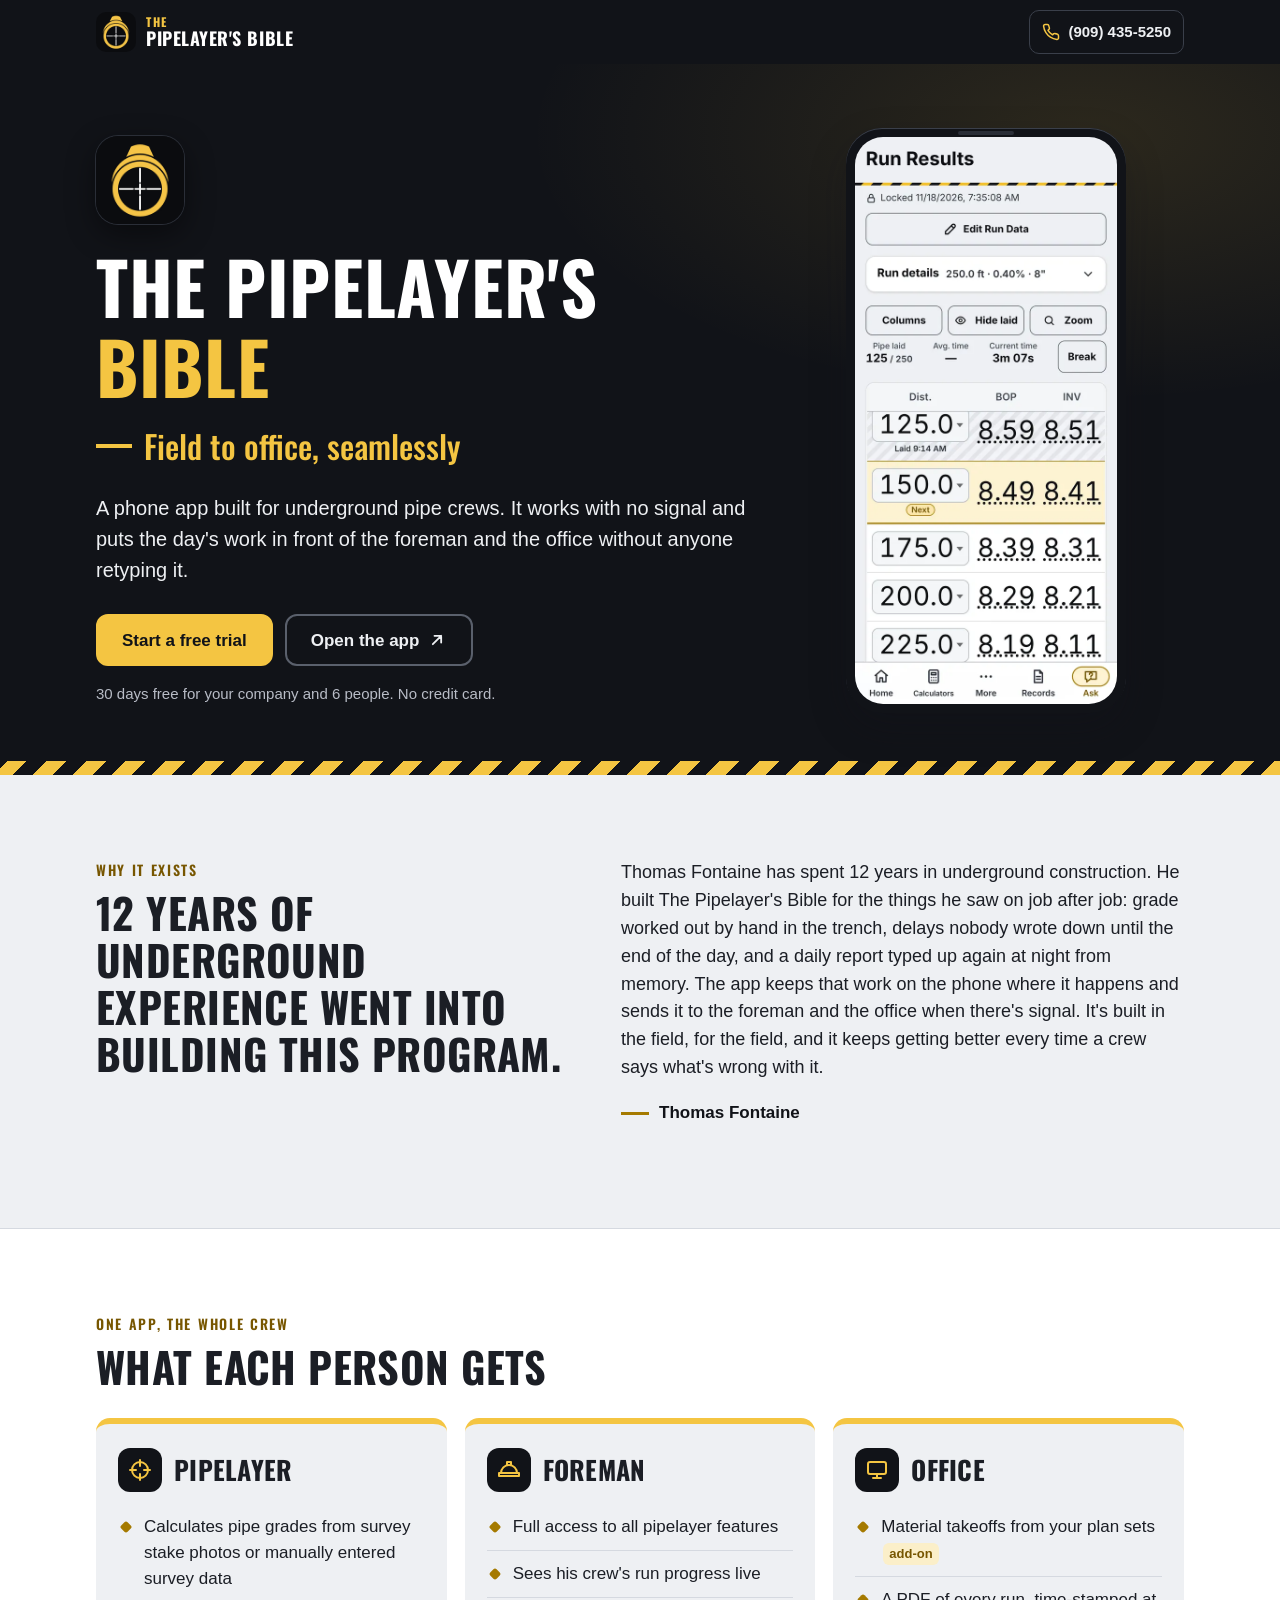
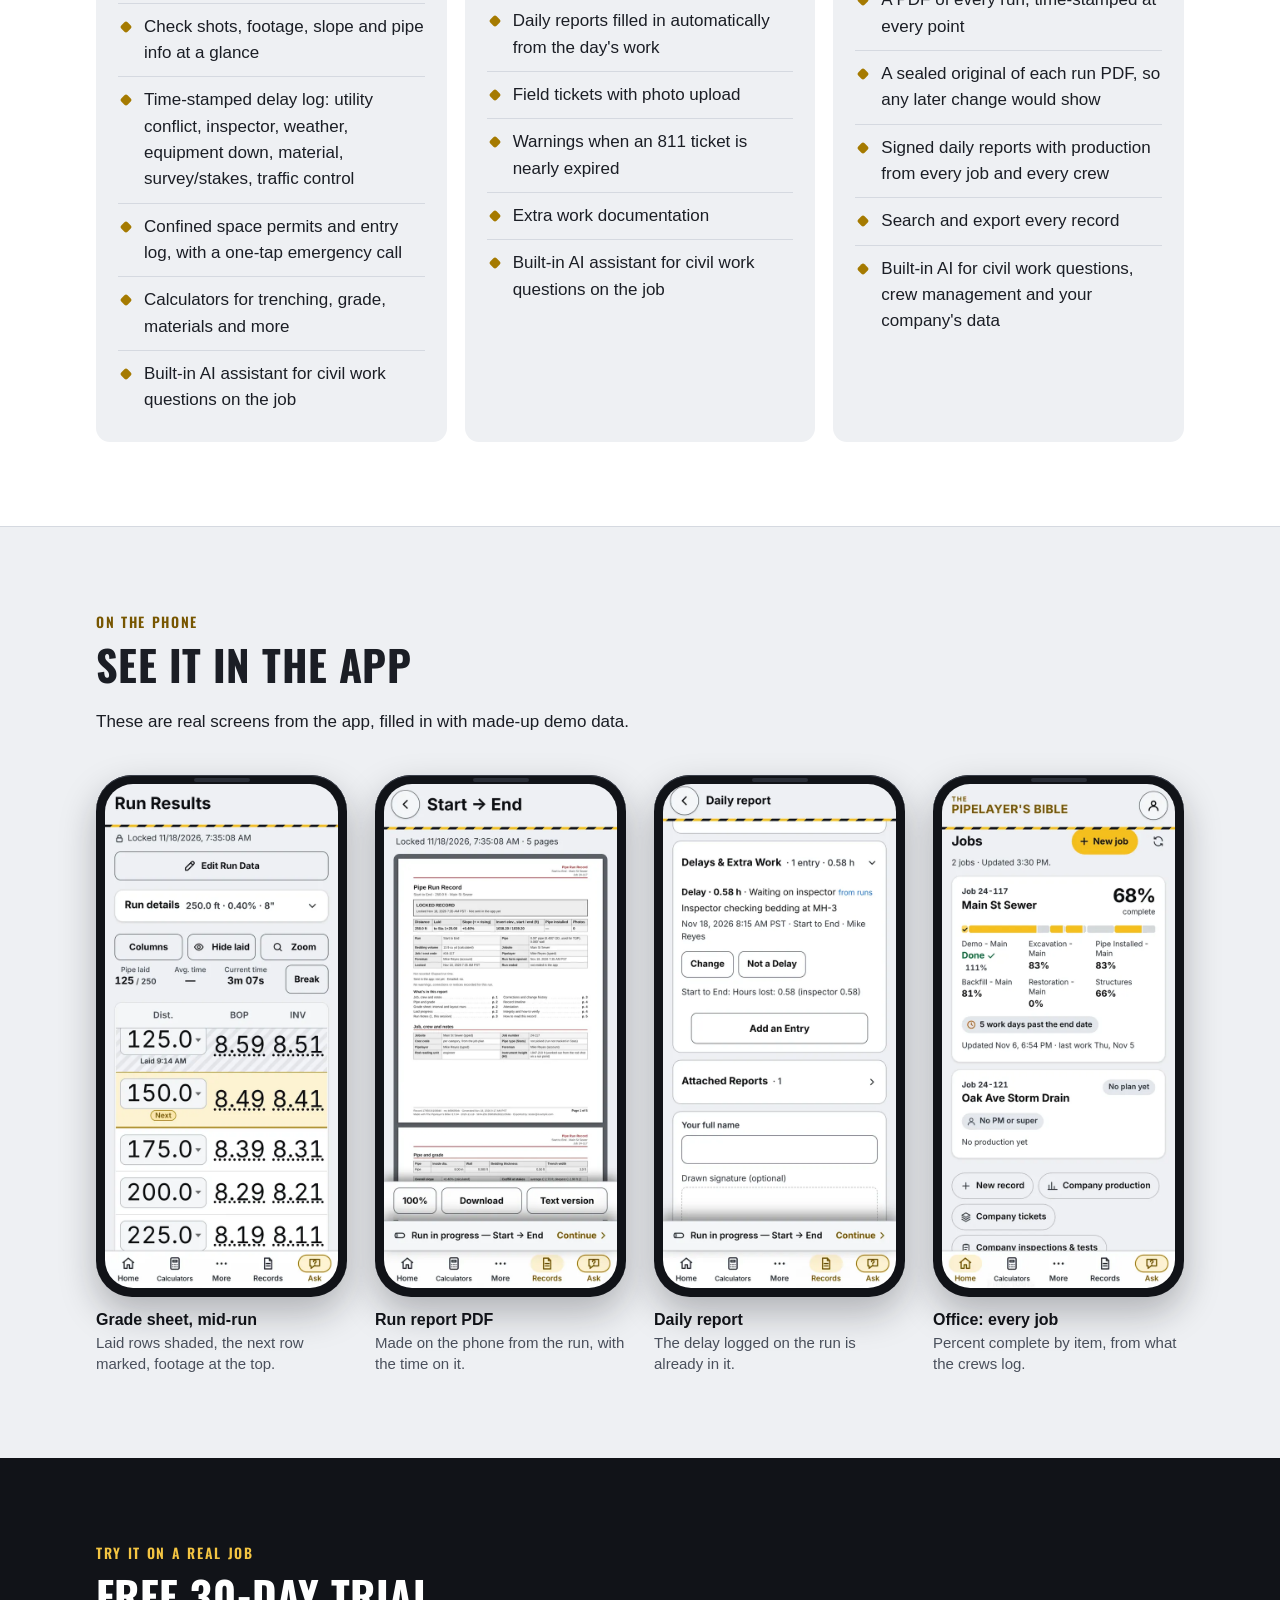
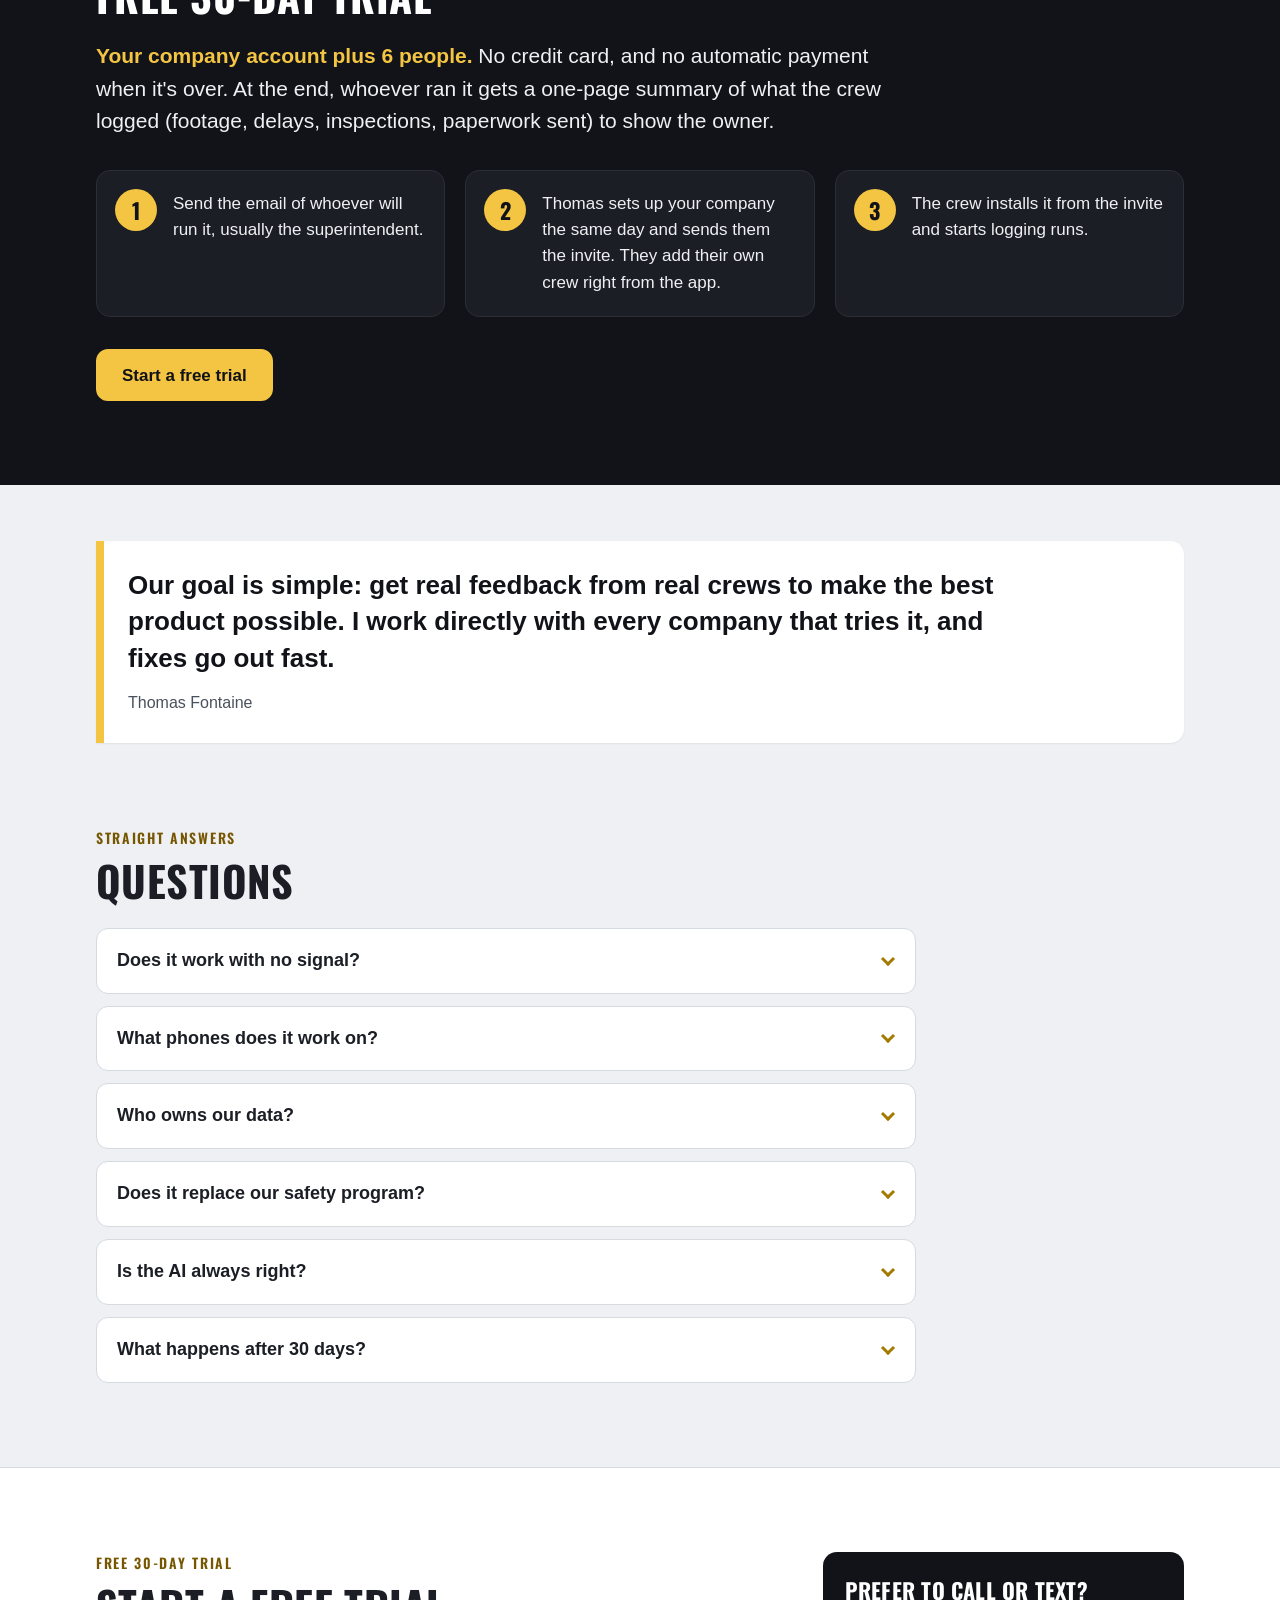
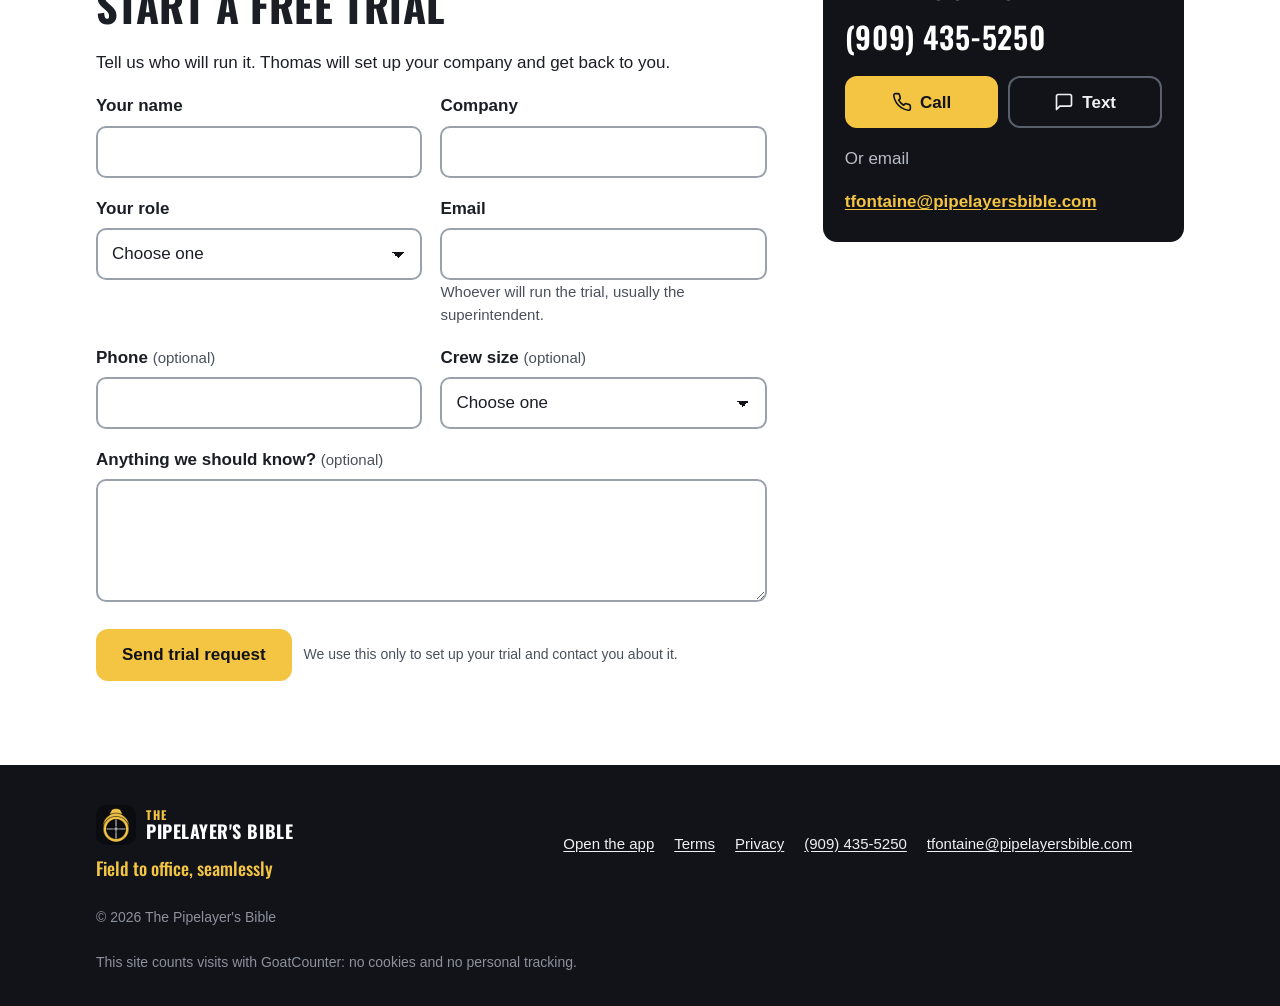
==== index.html @ ed56719e "Add GoatCounter visit counter (no cookies) and a footer line saying so Co-Authored-By: Claude Opus 5" ====
<!doctype html>
<html lang="en">
<head>
<meta charset="utf-8">
<meta name="viewport" content="width=device-width, initial-scale=1">
<title>The Pipelayer's Bible | Field to office, seamlessly</title>
<style>@font-face{font-family:'Oswald';font-style:normal;font-weight:500;font-display:swap;src:url(/fonts/oswald-latin-500-normal.woff2) format('woff2')}@font-face{font-family:'Oswald';font-style:normal;font-weight:600;font-display:swap;src:url(/fonts/oswald-latin-600-normal.woff2) format('woff2')}@font-face{font-family:'Oswald';font-style:normal;font-weight:700;font-display:swap;src:url(/fonts/oswald-latin-700-normal.woff2) format('woff2')}</style>
<link rel="preload" href="/fonts/oswald-latin-700-normal.woff2" as="font" type="font/woff2" crossorigin>
<meta name="description" content="A phone app built for underground pipe crews. It works with no signal and puts the day's work in front of the foreman and the office without anyone retyping it. Free 30-day trial.">
<link rel="canonical" href="https://pipelayersbible.com/">
<meta name="theme-color" content="#111318">
<meta name="color-scheme" content="light">
<meta property="og:type" content="website">
<meta property="og:site_name" content="The Pipelayer's Bible">
<meta property="og:title" content="The Pipelayer's Bible | Field to office, seamlessly">
<meta property="og:description" content="A phone app built for underground pipe crews. Works with no signal. Free 30-day trial for your company and 6 people.">
<meta property="og:url" content="https://pipelayersbible.com/">
<meta property="og:image" content="https://pipelayersbible.com/img/og-share.png">
<meta property="og:image:width" content="1200">
<meta property="og:image:height" content="630">
<meta property="og:image:alt" content="The Pipelayer's Bible logo, a gold scope on black, with the words Field to office, seamlessly">
<meta name="twitter:card" content="summary_large_image">
<meta name="twitter:title" content="The Pipelayer's Bible | Field to office, seamlessly">
<meta name="twitter:description" content="A phone app built for underground pipe crews. Works with no signal. Free 30-day trial.">
<meta name="twitter:image" content="https://pipelayersbible.com/img/og-share.png">
<link rel="icon" href="/favicon.ico" sizes="any">
<link rel="icon" href="/favicon-32.png" type="image/png" sizes="32x32">
<link rel="apple-touch-icon" href="/apple-touch-icon.png">
<style>
:root{
  --ink:#111318; --ink-2:#1B1E25; --ink-3:#2A2E37; --yellow:#F4C542; --line:#A57A00; --brand:#775600;
  --canvas:#EEF0F3; --card:#FFFFFF; --text:#1B1E25; --muted:#4A505C; --rule:#D5D9E0; --on-dark:#EEF0F3; --on-dark-2:#B8BCC6;
  --head:"Oswald","Arial Narrow",Arial,Helvetica,sans-serif; --body:Arial,Helvetica,sans-serif;
  --r:14px; --wrap:1120px;
}
*,*::before,*::after{box-sizing:border-box}
html{-webkit-text-size-adjust:100%;scroll-behavior:smooth}
@media (prefers-reduced-motion:reduce){html{scroll-behavior:auto}*{transition:none!important}}
body{margin:0;background:var(--canvas);color:var(--text);font:17px/1.55 var(--body);overflow-x:hidden}
img{max-width:100%;height:auto;display:block}
a{color:var(--brand);text-underline-offset:2px}
a:hover{color:var(--ink)}
:focus-visible{outline:3px solid var(--ink);outline-offset:3px;border-radius:4px}
.dark :focus-visible,.topbar :focus-visible,.site-foot :focus-visible{outline-color:var(--yellow)}
.skip{position:absolute;left:-9999px;top:8px;background:var(--yellow);color:var(--ink);padding:10px 14px;font-weight:700;z-index:10;border-radius:8px}
.skip:focus{left:12px}
.wrap{max-width:var(--wrap);margin:0 auto;padding:0 16px}
h1,h2,h3{font-family:var(--head);font-weight:700;line-height:1.12;letter-spacing:.01em;margin:0 0 .5em}
h2{font-size:clamp(28px,6.4vw,42px);text-transform:uppercase}
h3{font-size:22px;text-transform:uppercase}
p{margin:0 0 1em}
.eyebrow{font-family:var(--head);font-weight:600;text-transform:uppercase;letter-spacing:.12em;font-size:14px;color:var(--brand);margin:0 0 .6em}
.dark .eyebrow{color:var(--yellow)}
section{padding:56px 0}
@media (min-width:900px){section{padding:84px 0}}

/* buttons */
.btn{display:inline-flex;align-items:center;justify-content:center;gap:8px;min-height:52px;padding:0 24px;border-radius:12px;font:700 17px/1 var(--body);text-decoration:none;border:2px solid transparent;cursor:pointer;transition:transform .08s ease,background-color .15s ease}
.btn:active{transform:translateY(1px)}
.btn-primary{background:var(--yellow);color:var(--ink);border-color:var(--yellow)}
.btn-primary:hover{background:#FFD45E;color:var(--ink)}
.btn-ghost{background:transparent;color:var(--on-dark);border-color:#5A606C}
.btn-ghost:hover{border-color:var(--yellow);color:#fff}
.btn-light{background:var(--card);color:var(--ink);border-color:var(--rule)}
.btn-light:hover{border-color:var(--ink);color:var(--ink)}
.btn svg{width:20px;height:20px;flex:none}

/* top bar */
.topbar{background:var(--ink);color:var(--on-dark)}
.topbar .wrap{display:flex;align-items:center;justify-content:space-between;gap:12px;min-height:64px}
.brand{display:flex;align-items:center;gap:10px;color:#fff;text-decoration:none;font-family:var(--head);font-weight:700;text-transform:uppercase;letter-spacing:.03em;font-size:18px;line-height:1.05}
.brand img{width:40px;height:40px;border-radius:10px}
.brand:hover{color:#fff}
.brand small{display:block;color:var(--yellow);font-size:12px;letter-spacing:.14em}
.top-call{color:var(--on-dark);text-decoration:none;font-weight:700;font-size:15px;display:inline-flex;align-items:center;gap:8px;min-height:44px;padding:0 12px;border:1px solid #3A3F4A;border-radius:10px}
.top-call:hover{color:#fff;border-color:var(--yellow)}
.top-call svg{width:18px;height:18px;color:var(--yellow)}
.top-call .num{display:none}
@media (min-width:640px){.top-call .num{display:inline}.top-call .word{display:none}}

/* hero */
.hero{background:var(--ink);color:var(--on-dark);padding:36px 0 0;position:relative;overflow:hidden}
.hero::before{content:"";position:absolute;inset:0;background:radial-gradient(800px 380px at 85% 10%,rgba(244,197,66,.12),transparent 70%);pointer-events:none}
.hero .wrap{position:relative;display:grid;gap:32px;align-items:center}
.hero-logo{width:88px;height:88px;border-radius:22px;box-shadow:0 0 0 1px #2A2E37,0 10px 30px rgba(0,0,0,.45);margin-bottom:22px}
.hero h1{font-size:clamp(40px,11vw,72px);text-transform:uppercase;color:#fff;margin-bottom:.2em}
.hero h1 span{color:var(--yellow)}
.tagline{font-family:var(--head);font-weight:500;font-size:clamp(22px,5.4vw,32px);color:var(--yellow);margin:0 0 .7em;display:flex;align-items:center;gap:12px}
.tagline::before{content:"";width:36px;height:4px;background:var(--yellow);flex:none}
.hero-sub{font-size:clamp(17px,4.4vw,20px);color:var(--on-dark);max-width:36em;margin-bottom:28px}
.hero-ctas{display:flex;flex-direction:column;gap:12px;max-width:420px}
@media (min-width:520px){.hero-ctas{flex-direction:row;max-width:none}}
.hero-note{color:var(--on-dark-2);font-size:15px;margin:16px 0 0}
.hero-phone{display:none}
.stripe{height:14px;margin-top:48px;background:repeating-linear-gradient(-45deg,var(--yellow) 0 14px,var(--ink) 14px 28px)}
@media (min-width:900px){
  .hero{padding-top:64px}
  .hero .wrap{grid-template-columns:1.25fr .75fr}
  .hero-phone{display:block;justify-self:center;width:280px}
}

/* story */
.story .wrap{display:grid;gap:24px}
.story h2{max-width:20em}
.story-body{font-size:18px;max-width:40em}
.story-sign{font-weight:700;color:var(--ink);display:flex;align-items:center;gap:10px}
.story-sign::before{content:"";width:28px;height:3px;background:var(--line)}
@media (min-width:900px){.story .wrap{grid-template-columns:1fr 1.2fr;gap:56px;align-items:start}}

/* roles */
.roles{background:var(--card);border-top:1px solid var(--rule);border-bottom:1px solid var(--rule)}
.role-grid{display:grid;gap:18px;margin-top:28px}
@media (min-width:900px){.role-grid{grid-template-columns:repeat(3,1fr)}}
.role{background:var(--canvas);border-radius:var(--r);padding:24px 22px 18px;border-top:6px solid var(--yellow);position:relative}
.role-head{display:flex;align-items:center;gap:12px;margin-bottom:12px}
.role-ico{width:44px;height:44px;border-radius:12px;background:var(--ink);color:var(--yellow);display:grid;place-items:center;flex:none}
.role-ico svg{width:24px;height:24px}
.role h3{margin:0;font-size:26px}
.role ul{list-style:none;margin:0;padding:0}
.role li{position:relative;padding:10px 0 10px 26px;border-top:1px solid var(--rule)}
.role li:first-child{border-top:0}
.role li::before{content:"";position:absolute;left:2px;top:17px;width:12px;height:12px;border-radius:3px;background:var(--line);transform:rotate(45deg) scale(.75)}
.addon{display:inline-block;font-size:13px;font-weight:700;color:var(--brand);background:#FBEFC9;border-radius:6px;padding:1px 6px;margin-left:2px;white-space:nowrap}

/* screenshots */
.shots-intro{max-width:40em}
.shots{display:flex;gap:18px;overflow-x:auto;scroll-snap-type:x mandatory;padding:8px 16px 18px;margin:24px -16px 0;-webkit-overflow-scrolling:touch;scrollbar-width:thin}
.shots:focus-visible{outline-offset:-3px}
.shot{flex:0 0 72%;max-width:280px;scroll-snap-align:center;margin:0}
.phone{background:var(--ink);border-radius:36px;padding:9px;box-shadow:0 1px 0 #3A3F4A inset,0 16px 36px rgba(17,19,24,.28);position:relative}
.phone::before{content:"";position:absolute;top:3px;left:50%;width:56px;height:4px;margin-left:-28px;border-radius:4px;background:#2A2E37;z-index:1}
.phone img{border-radius:28px;width:100%;aspect-ratio:560/1212;background:#E2E5EA}
.shot figcaption{font-size:15px;color:var(--muted);margin-top:12px;line-height:1.4}
.shot figcaption b{display:block;color:var(--ink);font-size:16px}
.swipe{font-size:14px;color:var(--muted);margin:4px 0 0}
.demo-note{font-size:14px;color:var(--muted);margin-top:8px}
@media (min-width:900px){
  .shots{display:grid;grid-template-columns:repeat(4,1fr);overflow:visible;margin:32px 0 0;padding:8px 0 0;gap:28px}
  .shot{max-width:none}
  .swipe{display:none}
}

/* trial */
.trial{background:var(--ink);color:var(--on-dark)}
.trial h2{color:#fff}
.trial-lead{font-size:clamp(18px,4.6vw,21px);max-width:38em;color:var(--on-dark)}
.trial-lead strong{color:var(--yellow)}
.steps{list-style:none;margin:32px 0 32px;padding:0;display:grid;gap:14px;counter-reset:s}
@media (min-width:900px){.steps{grid-template-columns:repeat(3,1fr);gap:20px}}
.steps li{counter-increment:s;background:var(--ink-2);border:1px solid var(--ink-3);border-radius:var(--r);padding:20px 20px 20px 76px;position:relative;min-height:88px}
.steps li::before{content:counter(s);position:absolute;left:18px;top:18px;width:42px;height:42px;border-radius:50%;background:var(--yellow);color:var(--ink);font:700 22px/42px var(--head);text-align:center}

/* goal */
.goal{padding:56px 0 0}
.goal blockquote{margin:0;border-left:8px solid var(--yellow);background:var(--card);border-radius:0 var(--r) var(--r) 0;padding:26px 24px;box-shadow:0 1px 2px rgba(17,19,24,.06)}
.goal p{font-weight:700;font-size:clamp(20px,5vw,26px);line-height:1.4;color:var(--ink);margin:0 0 14px;max-width:34em}
.goal cite{font-style:normal;color:var(--muted);font-size:16px}

/* faq */
.faq-list{margin-top:24px;display:grid;gap:12px;max-width:820px}
.faq details{background:var(--card);border:1px solid var(--rule);border-radius:12px}
.faq summary{cursor:pointer;list-style:none;padding:18px 52px 18px 20px;font-weight:700;font-size:18px;position:relative;min-height:56px}
.faq summary::-webkit-details-marker{display:none}
.faq summary::after{content:"";position:absolute;right:22px;top:50%;width:10px;height:10px;border-right:3px solid var(--line);border-bottom:3px solid var(--line);transform:translateY(-70%) rotate(45deg);transition:transform .15s}
.faq details[open] summary::after{transform:translateY(-30%) rotate(-135deg)}
.faq summary:focus-visible{outline-offset:-3px}
.faq .ans{padding:0 20px 18px;color:var(--text)}
.faq .ans p:last-child{margin-bottom:0}

/* form */
.signup{background:var(--card);border-top:1px solid var(--rule)}
.signup .wrap{display:grid;gap:32px}
@media (min-width:900px){.signup .wrap{grid-template-columns:1.3fr .7fr;gap:56px;align-items:start}}
form{display:grid;gap:18px}
.row2{display:grid;gap:18px}
@media (min-width:640px){.row2{grid-template-columns:1fr 1fr}}
.field label{display:block;font-weight:700;margin-bottom:6px}
.opt{font-weight:400;color:var(--muted);font-size:15px}
.field input,.field select,.field textarea{width:100%;font:17px/1.4 var(--body);color:var(--text);background:#fff;border:2px solid #9AA1AD;border-radius:10px;padding:12px 14px;min-height:52px;appearance:none;-webkit-appearance:none}
.field select{background-image:linear-gradient(45deg,transparent 50%,var(--ink) 50%),linear-gradient(135deg,var(--ink) 50%,transparent 50%);background-position:calc(100% - 22px) 52%,calc(100% - 16px) 52%;background-size:6px 6px;background-repeat:no-repeat;padding-right:40px}
.field textarea{min-height:110px;resize:vertical}
.field input:focus,.field select:focus,.field textarea:focus{border-color:var(--ink);outline:3px solid var(--yellow);outline-offset:0}
.field [aria-invalid="true"]{border-color:#B3261E}
.err{color:#B3261E;font-size:15px;margin-top:6px;font-weight:700}
.err:empty{display:none}
.hp{position:absolute!important;left:-10000px!important;width:1px;height:1px;overflow:hidden}
.form-foot{display:flex;flex-direction:column;gap:12px;align-items:stretch}
@media (min-width:640px){.form-foot{flex-direction:row;align-items:center}}
.form-foot small{color:var(--muted);font-size:14px}
.btn[disabled]{opacity:.7;cursor:progress}
.status{border-radius:12px;padding:18px 20px}
.status:empty{display:none}
.status.fail{background:#FDECEA;border:1px solid #F1B8B2;color:#5C1410}
.status.fail a{color:#5C1410;font-weight:700}
.thanks{background:var(--canvas);border-left:8px solid var(--yellow);border-radius:0 var(--r) var(--r) 0;padding:28px 24px}
.thanks h3{font-size:28px;margin-bottom:.3em}
.thanks p{font-size:19px;margin:0}
.contact-card{background:var(--ink);color:var(--on-dark);border-radius:var(--r);padding:26px 22px}
.contact-card h3{color:#fff}
.contact-card p{color:var(--on-dark-2)}
.contact-card .big{font-family:var(--head);font-size:30px;font-weight:600;color:#fff;margin:4px 0 16px;letter-spacing:.02em}
.contact-card .big a{color:#fff;text-decoration:none}
.contact-btns{display:grid;grid-template-columns:1fr 1fr;gap:10px;margin-bottom:18px}
.contact-card .mail{color:var(--yellow);word-break:break-all;font-weight:700}
.contact-card .mail:hover{color:#fff}

/* footer */
.site-foot{background:var(--ink);color:var(--on-dark-2);padding:40px 0 32px;font-size:15px}
.site-foot .wrap{display:grid;gap:24px}
.foot-brand p{margin:10px 0 0;color:var(--yellow);font-family:var(--head);font-size:18px}
.foot-links{list-style:none;margin:0;padding:0;display:flex;flex-wrap:wrap;gap:6px 20px}
.foot-links a{color:var(--on-dark);display:inline-block;padding:8px 0}
.foot-links a:hover{color:var(--yellow)}
.copy{margin:0;color:#8C919C;font-size:14px}
@media (min-width:900px){.site-foot .wrap{grid-template-columns:1fr 1.4fr;align-items:center}.copy{grid-column:1/-1}}
</style>
</head>
<body>
<a class="skip" href="#main">Skip to content</a>

<header class="topbar">
  <div class="wrap">
    <a class="brand" href="/" aria-label="The Pipelayer's Bible, home">
      <img src="/img/logo-96.png" width="40" height="40" alt="">
      <span><small>The</small>Pipelayer's Bible</span>
    </a>
    <a class="top-call" href="tel:+19094355250" aria-label="Call Thomas at (909) 435-5250">
      <svg viewBox="0 0 24 24" fill="none" stroke="currentColor" stroke-width="2" stroke-linecap="round" stroke-linejoin="round" aria-hidden="true"><path d="M22 16.9v3a2 2 0 0 1-2.2 2 19.8 19.8 0 0 1-8.6-3.1 19.5 19.5 0 0 1-6-6A19.8 19.8 0 0 1 2.1 4.2 2 2 0 0 1 4.1 2h3a2 2 0 0 1 2 1.7c.1.9.4 1.8.7 2.7a2 2 0 0 1-.5 2.1L8 9.8a16 16 0 0 0 6 6l1.3-1.3a2 2 0 0 1 2.1-.4c.9.3 1.8.6 2.7.7a2 2 0 0 1 1.7 2z"/></svg>
      <span class="word">Call</span><span class="num">(909) 435-5250</span>
    </a>
  </div>
</header>

<main id="main">
  <section class="hero dark" aria-labelledby="hero-title">
    <div class="wrap">
      <div>
        <img class="hero-logo" src="/img/logo-192.png" width="88" height="88" alt="The Pipelayer's Bible logo: a gold scope crosshair on black">
        <h1 id="hero-title">The Pipelayer's <span>Bible</span></h1>
        <p class="tagline">Field to office, seamlessly</p>
        <p class="hero-sub">A phone app built for underground pipe crews. It works with no signal and puts the day's work in front of the foreman and the office without anyone retyping it.</p>
        <div class="hero-ctas">
          <a class="btn btn-primary" href="#start">Start a free trial</a>
          <a class="btn btn-ghost" href="https://app.pipelayersbible.com">Open the app
            <svg viewBox="0 0 24 24" fill="none" stroke="currentColor" stroke-width="2.2" stroke-linecap="round" stroke-linejoin="round" aria-hidden="true"><path d="M7 17 17 7M9 7h8v8"/></svg></a>
        </div>
        <p class="hero-note">30 days free for your company and 6 people. No credit card.</p>
      </div>
      <div class="hero-phone phone">
        <img src="/img/shot-grade-sheet.webp" width="560" height="1212" loading="lazy" decoding="async" alt="The app's Run Results screen on a phone: a grade sheet for an 8 inch pipe run, 125 of 250 feet laid, with the laid rows shaded and the next row marked">
      </div>
    </div>
    <div class="stripe" aria-hidden="true"></div>
  </section>

  <section class="story" aria-labelledby="story-title">
    <div class="wrap">
      <div>
        <p class="eyebrow">Why it exists</p>
        <h2 id="story-title">12 years of underground experience went into building this program.</h2>
      </div>
      <div>
        <p class="story-body">Thomas Fontaine has spent 12 years in underground construction. He built The Pipelayer's Bible for the things he saw on job after job: grade worked out by hand in the trench, delays nobody wrote down until the end of the day, and a daily report typed up again at night from memory. The app keeps that work on the phone where it happens and sends it to the foreman and the office when there's signal. It's built in the field, for the field, and it keeps getting better every time a crew says what's wrong with it.</p>
        <p class="story-sign">Thomas Fontaine</p>
      </div>
    </div>
  </section>

  <section class="roles" aria-labelledby="roles-title">
    <div class="wrap">
      <p class="eyebrow">One app, the whole crew</p>
      <h2 id="roles-title">What each person gets</h2>
      <div class="role-grid">
        <article class="role" aria-labelledby="r-pl">
          <div class="role-head">
            <span class="role-ico" aria-hidden="true"><svg viewBox="0 0 24 24" fill="none" stroke="currentColor" stroke-width="2" stroke-linecap="round" stroke-linejoin="round"><circle cx="12" cy="12" r="8"/><path d="M12 2v6M12 16v6M2 12h6M16 12h6"/></svg></span>
            <h3 id="r-pl">Pipelayer</h3>
          </div>
          <ul>
            <li>Calculates pipe grades from survey stake photos or manually entered survey data</li>
            <li>Check shots, footage, slope and pipe info at a glance</li>
            <li>Time-stamped delay log: utility conflict, inspector, weather, equipment down, material, survey/stakes, traffic control</li>
            <li>Confined space permits and entry log, with a one-tap emergency call</li>
            <li>Calculators for trenching, grade, materials and more</li>
            <li>Built-in AI assistant for civil work questions on the job</li>
          </ul>
        </article>
        <article class="role" aria-labelledby="r-fm">
          <div class="role-head">
            <span class="role-ico" aria-hidden="true"><svg viewBox="0 0 24 24" fill="none" stroke="currentColor" stroke-width="2" stroke-linecap="round" stroke-linejoin="round"><path d="M4 15a8 8 0 0 1 16 0"/><path d="M2 15h20v3H2zM10 7V4h4v3"/></svg></span>
            <h3 id="r-fm">Foreman</h3>
          </div>
          <ul>
            <li>Full access to all pipelayer features</li>
            <li>Sees his crew's run progress live</li>
            <li>Daily reports filled in automatically from the day's work</li>
            <li>Field tickets with photo upload</li>
            <li>Warnings when an 811 ticket is nearly expired</li>
            <li>Extra work documentation</li>
            <li>Built-in AI assistant for civil work questions on the job</li>
          </ul>
        </article>
        <article class="role" aria-labelledby="r-of">
          <div class="role-head">
            <span class="role-ico" aria-hidden="true"><svg viewBox="0 0 24 24" fill="none" stroke="currentColor" stroke-width="2" stroke-linecap="round" stroke-linejoin="round"><rect x="3" y="4" width="18" height="12" rx="2"/><path d="M8 20h8M12 16v4"/></svg></span>
            <h3 id="r-of">Office</h3>
          </div>
          <ul>
            <li>Material takeoffs from your plan sets <span class="addon">add-on</span></li>
            <li>A PDF of every run, time-stamped at every point</li>
            <li>A sealed original of each run PDF, so any later change would show</li>
            <li>Signed daily reports with production from every job and every crew</li>
            <li>Search and export every record</li>
            <li>Built-in AI for civil work questions, crew management and your company's data</li>
          </ul>
        </article>
      </div>
    </div>
  </section>

  <section class="screens" aria-labelledby="shots-title">
    <div class="wrap">
      <p class="eyebrow">On the phone</p>
      <h2 id="shots-title">See it in the app</h2>
      <p class="shots-intro">These are real screens from the app, filled in with made-up demo data.</p>
      <p class="swipe" aria-hidden="true">Swipe to see more &rarr;</p>
      <div class="shots" tabindex="0" role="region" aria-label="App screenshots (scrolls sideways on small screens)">
        <figure class="shot">
          <div class="phone"><img src="/img/shot-grade-sheet.webp" width="560" height="1212" loading="lazy" decoding="async" alt="Run Results screen: a grade sheet for a 250 foot, 8 inch run at 0.40 percent, 125 feet laid, rows of distance with BOP and invert rod readings, the laid rows shaded and the next row marked"></div>
          <figcaption><b>Grade sheet, mid-run</b>Laid rows shaded, the next row marked, footage at the top.</figcaption>
        </figure>
        <figure class="shot">
          <div class="phone"><img src="/img/shot-run-report.webp" width="560" height="1212" loading="lazy" decoding="async" alt="The run report PDF open on the phone: a five-page Pipe Run Record for Main St Sewer with the locked time, distance, slope and invert elevations"></div>
          <figcaption><b>Run report PDF</b>Made on the phone from the run, with the time on it.</figcaption>
        </figure>
        <figure class="shot">
          <div class="phone"><img src="/img/shot-daily-report.webp" width="560" height="1212" loading="lazy" decoding="async" alt="Daily report screen: the Delays and Extra Work section already shows a 0.58 hour delay, waiting on inspector, carried over from the run, ready to sign"></div>
          <figcaption><b>Daily report</b>The delay logged on the run is already in it.</figcaption>
        </figure>
        <figure class="shot">
          <div class="phone"><img src="/img/shot-office-jobs.webp" width="560" height="1212" loading="lazy" decoding="async" alt="Company Home for the office: Main St Sewer at 68 percent complete with progress for demo, excavation, pipe installed, backfill, restoration and structures, and a second job with no plan yet"></div>
          <figcaption><b>Office: every job</b>Percent complete by item, from what the crews log.</figcaption>
        </figure>
      </div>
    </div>
  </section>

  <section class="trial dark" id="trial" aria-labelledby="trial-title">
    <div class="wrap">
      <p class="eyebrow">Try it on a real job</p>
      <h2 id="trial-title">Free 30-day trial</h2>
      <p class="trial-lead"><strong>Your company account plus 6 people.</strong> No credit card, and no automatic payment when it's over. At the end, whoever ran it gets a one-page summary of what the crew logged (footage, delays, inspections, paperwork sent) to show the owner.</p>
      <ol class="steps">
        <li>Send the email of whoever will run it, usually the superintendent.</li>
        <li>Thomas sets up your company the same day and sends them the invite. They add their own crew right from the app.</li>
        <li>The crew installs it from the invite and starts logging runs.</li>
      </ol>
      <a class="btn btn-primary" href="#start">Start a free trial</a>
    </div>
  </section>

  <section class="goal" aria-label="Our goal">
    <div class="wrap">
      <blockquote>
        <p>Our goal is simple: get real feedback from real crews to make the best product possible. I work directly with every company that tries it, and fixes go out fast.</p>
        <cite>Thomas Fontaine</cite>
      </blockquote>
    </div>
  </section>

  <section class="faq" aria-labelledby="faq-title">
    <div class="wrap">
      <p class="eyebrow">Straight answers</p>
      <h2 id="faq-title">Questions</h2>
      <div class="faq-list">
        <details>
          <summary>Does it work with no signal?</summary>
          <div class="ans"><p>Yes. Runs, calculators and permits work with no signal. Records save on the phone and send when signal is back.</p>
          <p>The AI features, signing in and anything shared with the office need signal, and until a record has sent, the only copy is on that phone.</p></div>
        </details>
        <details>
          <summary>What phones does it work on?</summary>
          <div class="ans"><p>iPhone and Android. It runs in the phone's browser, and you add it to the home screen so it opens like any other app. No app store needed. The first time, open it and sign in where there's signal.</p></div>
        </details>
        <details>
          <summary>Who owns our data?</summary>
          <div class="ans"><p>Your company. Our <a href="https://app.pipelayersbible.com/terms.html">Terms of Use</a> say that, between your company and us, your company owns the records your crew puts in, and your account owner controls who can see them.</p>
          <p>You can export your records from the app while the account is open, and for at least 60 days after it closes. We don't sell your information. Details are in the <a href="https://app.pipelayersbible.com/privacy.html">Privacy Policy</a>.</p></div>
        </details>
        <details>
          <summary>Does it replace our safety program?</summary>
          <div class="ans"><p>No. The confined space permit form records what your crew enters. It doesn't replace your safety program, your air monitor, training or your competent person. The emergency button opens the phone's dialer to the number on the permit; someone still makes the call, and it needs signal.</p></div>
        </details>
        <details>
          <summary>Is the AI always right?</summary>
          <div class="ans"><p>No. AI can make mistakes. It can misread a stake or give a wrong answer, so crews check every value against the stake, the plans and their own instrument before using it. On safety questions, your competent person and your site's program decide.</p></div>
        </details>
        <details>
          <summary>What happens after 30 days?</summary>
          <div class="ans"><p>Nothing is charged automatically, and there's no card on file to charge. Thomas talks with you about keeping it. Records already sent stay in your company's account and stay readable. If you don't continue, new runs wait on each phone until the company starts a plan.</p></div>
        </details>
      </div>
    </div>
  </section>

  <section class="signup" id="start" aria-labelledby="start-title" tabindex="-1">
    <div class="wrap">
      <div>
        <p class="eyebrow">Free 30-day trial</p>
        <h2 id="start-title">Start a free trial</h2>
        <p>Tell us who will run it. Thomas will set up your company and get back to you.</p>
        <noscript><p class="status fail">This form needs JavaScript. Call or text (909) 435-5250, or email tfontaine@pipelayersbible.com.</p></noscript>
        <form id="trial-form" novalidate data-endpoint="https://rogfassochneycezecxa.supabase.co/functions/v1/trial-request">
          <div class="row2">
            <div class="field">
              <label for="f-name">Your name</label>
              <input id="f-name" name="name" type="text" autocomplete="name" maxlength="100" required aria-describedby="e-name">
              <div class="err" id="e-name"></div>
            </div>
            <div class="field">
              <label for="f-company">Company</label>
              <input id="f-company" name="company" type="text" autocomplete="organization" maxlength="120" required aria-describedby="e-company">
              <div class="err" id="e-company"></div>
            </div>
          </div>
          <div class="row2">
            <div class="field">
              <label for="f-role">Your role</label>
              <select id="f-role" name="role" required aria-describedby="e-role">
                <option value="">Choose one</option>
                <option>Owner</option>
                <option value="PM">PM</option>
                <option>Superintendent</option>
                <option>Foreman</option>
                <option>Other</option>
              </select>
              <div class="err" id="e-role"></div>
            </div>
            <div class="field">
              <label for="f-email">Email</label>
              <input id="f-email" name="email" type="email" autocomplete="email" inputmode="email" maxlength="254" required aria-describedby="e-email-hint e-email">
              <div class="opt" id="e-email-hint">Whoever will run the trial, usually the superintendent.</div>
              <div class="err" id="e-email"></div>
            </div>
          </div>
          <div class="row2">
            <div class="field">
              <label for="f-phone">Phone <span class="opt">(optional)</span></label>
              <input id="f-phone" name="phone" type="tel" autocomplete="tel" inputmode="tel" maxlength="40" aria-describedby="e-phone">
              <div class="err" id="e-phone"></div>
            </div>
            <div class="field">
              <label for="f-crew">Crew size <span class="opt">(optional)</span></label>
              <select id="f-crew" name="crew_size">
                <option value="">Choose one</option>
                <option>1-7</option>
                <option>8-15</option>
                <option>16-30</option>
                <option>More than 30</option>
              </select>
            </div>
          </div>
          <div class="field">
            <label for="f-msg">Anything we should know? <span class="opt">(optional)</span></label>
            <textarea id="f-msg" name="message" maxlength="2000" rows="4" aria-describedby="e-msg"></textarea>
            <div class="err" id="e-msg"></div>
          </div>
          <div class="hp" aria-hidden="true">
            <label for="f-website">Leave this field empty</label>
            <input id="f-website" name="website" type="text" tabindex="-1" autocomplete="off">
          </div>
          <div class="form-foot">
            <button class="btn btn-primary" type="submit" id="f-submit">Send trial request</button>
            <small>We use this only to set up your trial and contact you about it.</small>
          </div>
          <div class="status" id="f-status" role="alert"></div>
        </form>
        <div class="thanks" id="f-thanks" tabindex="-1" hidden>
          <h3>Request sent</h3>
          <p>Thanks. Thomas will reach out, usually the same day.</p>
        </div>
      </div>
      <aside class="contact-card dark" aria-labelledby="call-title">
        <h3 id="call-title">Prefer to call or text?</h3>
        <p class="big"><a href="tel:+19094355250">(909) 435-5250</a></p>
        <div class="contact-btns">
          <a class="btn btn-primary" href="tel:+19094355250">
            <svg viewBox="0 0 24 24" fill="none" stroke="currentColor" stroke-width="2" stroke-linecap="round" stroke-linejoin="round" aria-hidden="true"><path d="M22 16.9v3a2 2 0 0 1-2.2 2 19.8 19.8 0 0 1-8.6-3.1 19.5 19.5 0 0 1-6-6A19.8 19.8 0 0 1 2.1 4.2 2 2 0 0 1 4.1 2h3a2 2 0 0 1 2 1.7c.1.9.4 1.8.7 2.7a2 2 0 0 1-.5 2.1L8 9.8a16 16 0 0 0 6 6l1.3-1.3a2 2 0 0 1 2.1-.4c.9.3 1.8.6 2.7.7a2 2 0 0 1 1.7 2z"/></svg>Call</a>
          <a class="btn btn-ghost" href="sms:+19094355250">
            <svg viewBox="0 0 24 24" fill="none" stroke="currentColor" stroke-width="2" stroke-linecap="round" stroke-linejoin="round" aria-hidden="true"><path d="M21 15a2 2 0 0 1-2 2H7l-4 4V5a2 2 0 0 1 2-2h14a2 2 0 0 1 2 2z"/></svg>Text</a>
        </div>
        <p>Or email</p>
        <a class="mail" href="mailto:tfontaine@pipelayersbible.com">tfontaine@pipelayersbible.com</a>
      </aside>
    </div>
  </section>
</main>

<footer class="site-foot">
  <div class="wrap">
    <div class="foot-brand">
      <a class="brand" href="/" aria-label="The Pipelayer's Bible, home"><img src="/img/logo-96.png" width="40" height="40" alt=""><span><small>The</small>Pipelayer's Bible</span></a>
      <p>Field to office, seamlessly</p>
    </div>
    <ul class="foot-links">
      <li><a href="https://app.pipelayersbible.com">Open the app</a></li>
      <li><a href="https://app.pipelayersbible.com/terms.html">Terms</a></li>
      <li><a href="https://app.pipelayersbible.com/privacy.html">Privacy</a></li>
      <li><a href="tel:+19094355250">(909) 435-5250</a></li>
      <li><a href="mailto:tfontaine@pipelayersbible.com">tfontaine@pipelayersbible.com</a></li>
    </ul>
    <p class="copy">&copy; 2026 The Pipelayer's Bible</p>
    <p class="copy">This site counts visits with GoatCounter: no cookies and no personal tracking.</p>
  </div>
</footer>

<script>
(function () {
  var form = document.getElementById('trial-form');
  if (!form) return;
  var opened = Date.now();
  var statusEl = document.getElementById('f-status');
  var btn = document.getElementById('f-submit');
  var thanks = document.getElementById('f-thanks');
  var EMAIL = /^[^@\s]+@[^@\s]+\.[^@\s]{2,}$/;
  var PHONE = /^[0-9+().\-\s xextEXT]{7,40}$/;
  var FAIL = 'Sorry, that didn’t go through. Call or text Thomas at <a href="tel:+19094355250">(909) 435-5250</a> or email <a href="mailto:tfontaine@pipelayersbible.com">tfontaine@pipelayersbible.com</a>.';
  var checks = [
    ['name', function (v) { return v ? '' : 'Enter your name.'; }],
    ['company', function (v) { return v ? '' : 'Enter your company.'; }],
    ['role', function (v) { return v ? '' : 'Choose your role.'; }],
    ['email', function (v) { return !v ? 'Enter an email address.' : EMAIL.test(v) ? '' : 'Check the email address.'; }],
    ['phone', function (v) { return !v || PHONE.test(v) ? '' : 'Check the phone number, or leave it empty.'; }],
    ['message', function (v) { return v.length <= 2000 ? '' : 'Keep the message under 2,000 characters.'; }]
  ];
  function val(n) { var el = form.elements[n]; return el ? String(el.value || '').trim() : ''; }
  function setErr(n, msg) {
    var el = form.elements[n], e = document.getElementById('e-' + (n === 'message' ? 'msg' : n));
    if (e) e.textContent = msg;
    if (el) { if (msg) el.setAttribute('aria-invalid', 'true'); else el.removeAttribute('aria-invalid'); }
  }
  function validate() {
    var first = null;
    checks.forEach(function (c) { var m = c[1](val(c[0])); setErr(c[0], m); if (m && !first) first = form.elements[c[0]]; });
    return first;
  }
  checks.forEach(function (c) {
    var el = form.elements[c[0]];
    // re-check a flagged field as it is corrected (on input, not on blur: clearing the message on blur would move the
    // Send button out from under a finger that is tapping it)
    var recheck = function () { if (el.getAttribute('aria-invalid') && !c[1](val(c[0]))) setErr(c[0], ''); };
    el.addEventListener('input', recheck); el.addEventListener('change', recheck);
  });
  function done() {
    form.hidden = true; thanks.hidden = false; thanks.focus();
  }
  form.addEventListener('submit', function (ev) {
    ev.preventDefault();
    statusEl.className = 'status'; statusEl.innerHTML = '';
    var bad = validate();
    if (bad) { bad.focus(); return; }
    var body = {
      name: val('name'), company: val('company'), role: val('role'), email: val('email'),
      phone: val('phone'), crew_size: val('crew_size'), message: val('message'),
      website: form.elements.website.value, elapsed_ms: Date.now() - opened
    };
    btn.disabled = true; btn.textContent = 'Sending…';
    var ctl = 'AbortController' in window ? new AbortController() : null;
    var timer = setTimeout(function () { if (ctl) ctl.abort(); }, 15000);
    fetch(form.getAttribute('data-endpoint'), {
      method: 'POST', headers: { 'Content-Type': 'application/json' }, body: JSON.stringify(body), signal: ctl ? ctl.signal : undefined
    }).then(function (r) {
      return r.json().catch(function () { return {}; }).then(function (j) { return { ok: r.ok && j && j.ok === true, j: j }; });
    }).then(function (res) {
      if (res.ok) { done(); return; }
      if (res.j && res.j.error === 'invalid' && res.j.fields && res.j.fields.length) {
        res.j.fields.forEach(function (f) { setErr(f, 'Check this field.'); });
      }
      throw new Error('failed');
    }).catch(function () {
      statusEl.className = 'status fail'; statusEl.innerHTML = FAIL;
    }).then(function () {
      clearTimeout(timer); btn.disabled = false; btn.textContent = 'Send trial request';
    });
  });
})();
</script>
<script data-goatcounter="https://pipelayersbible.goatcounter.com/count" async src="https://gc.zgo.at/count.js"></script>
</body>
</html>
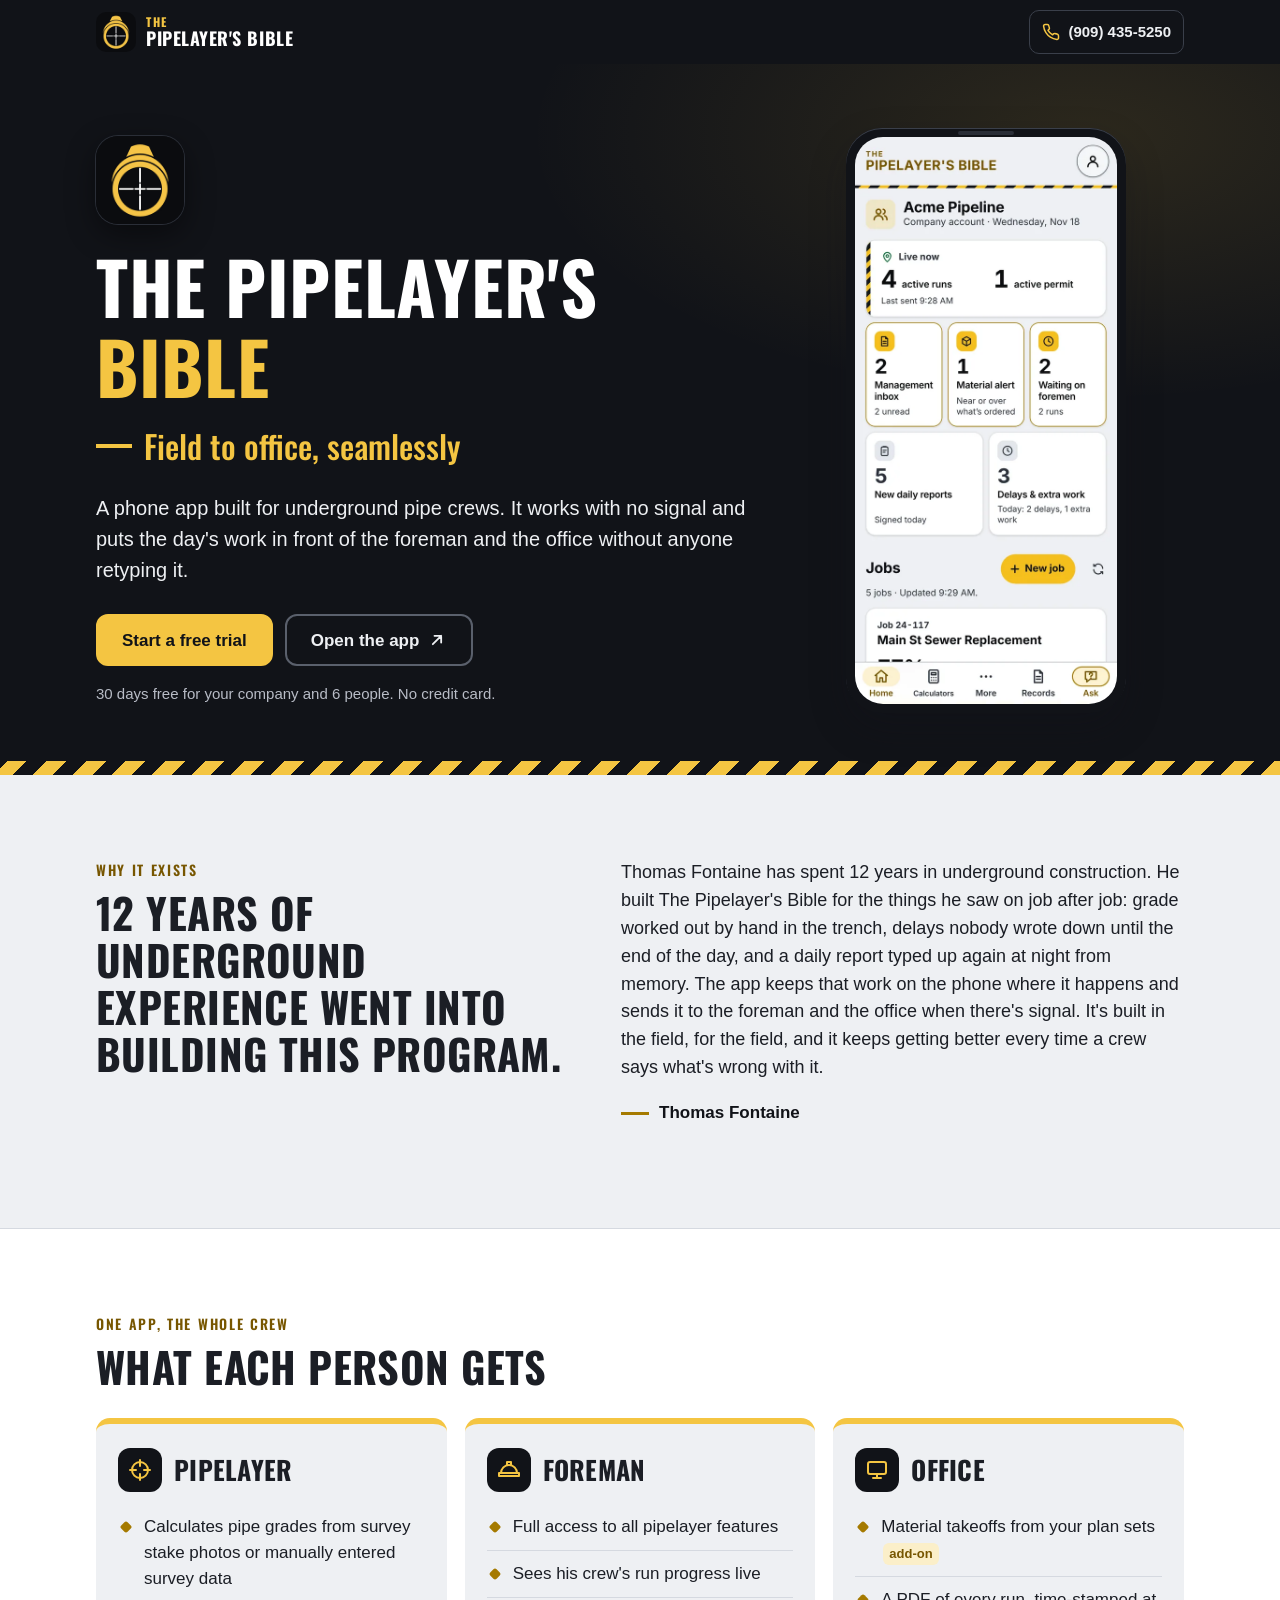
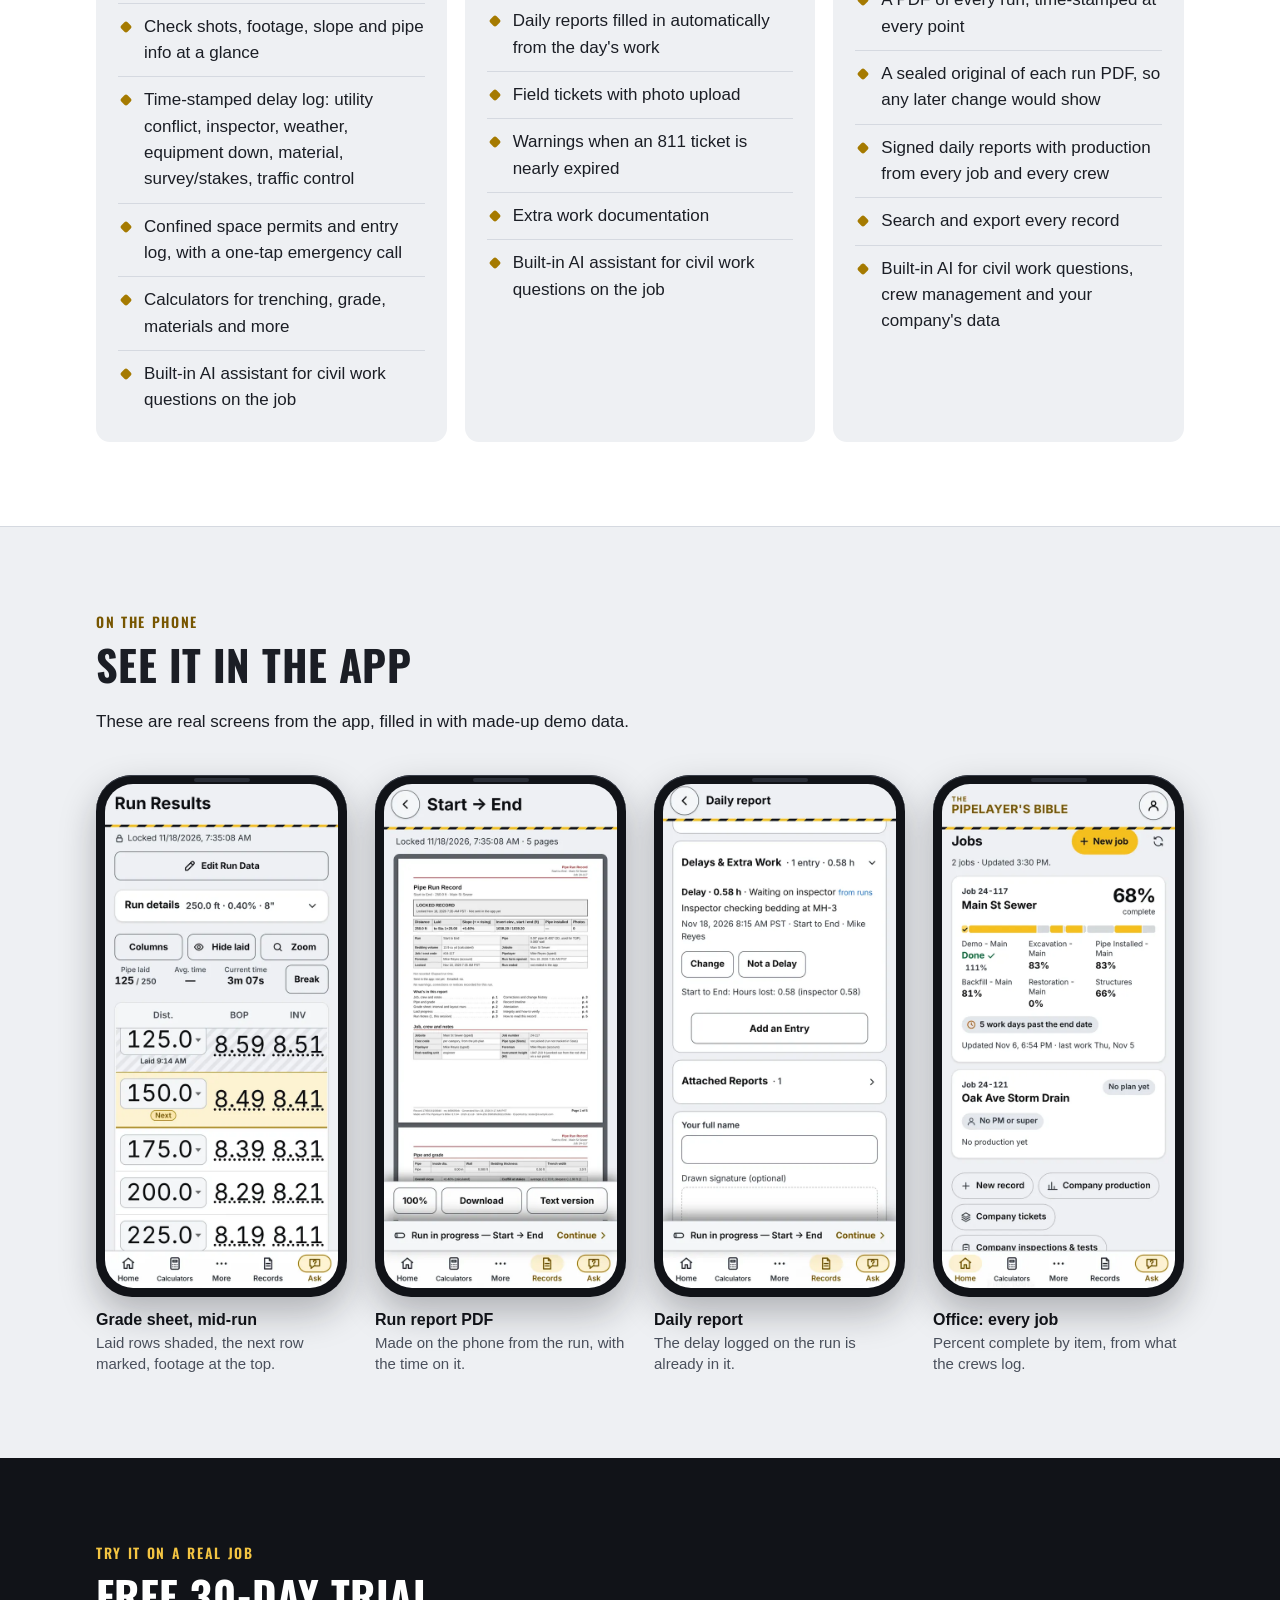
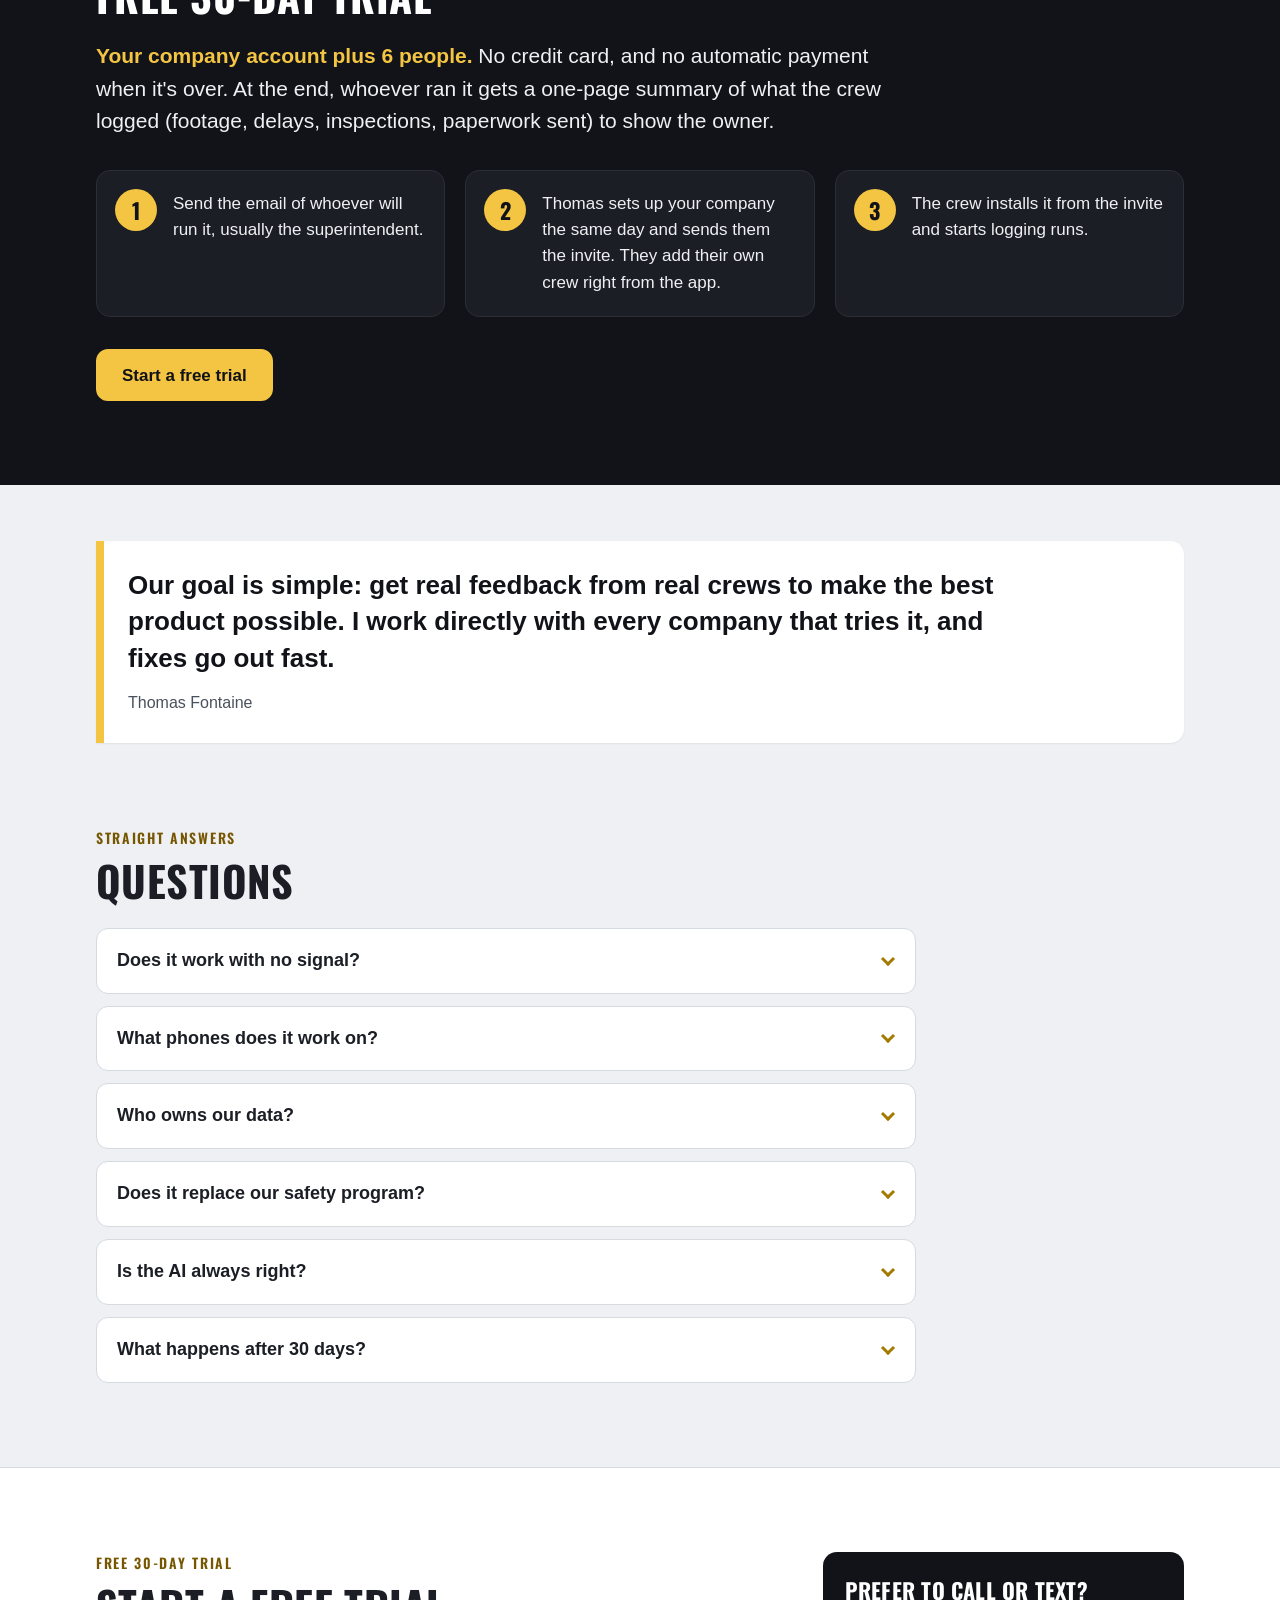
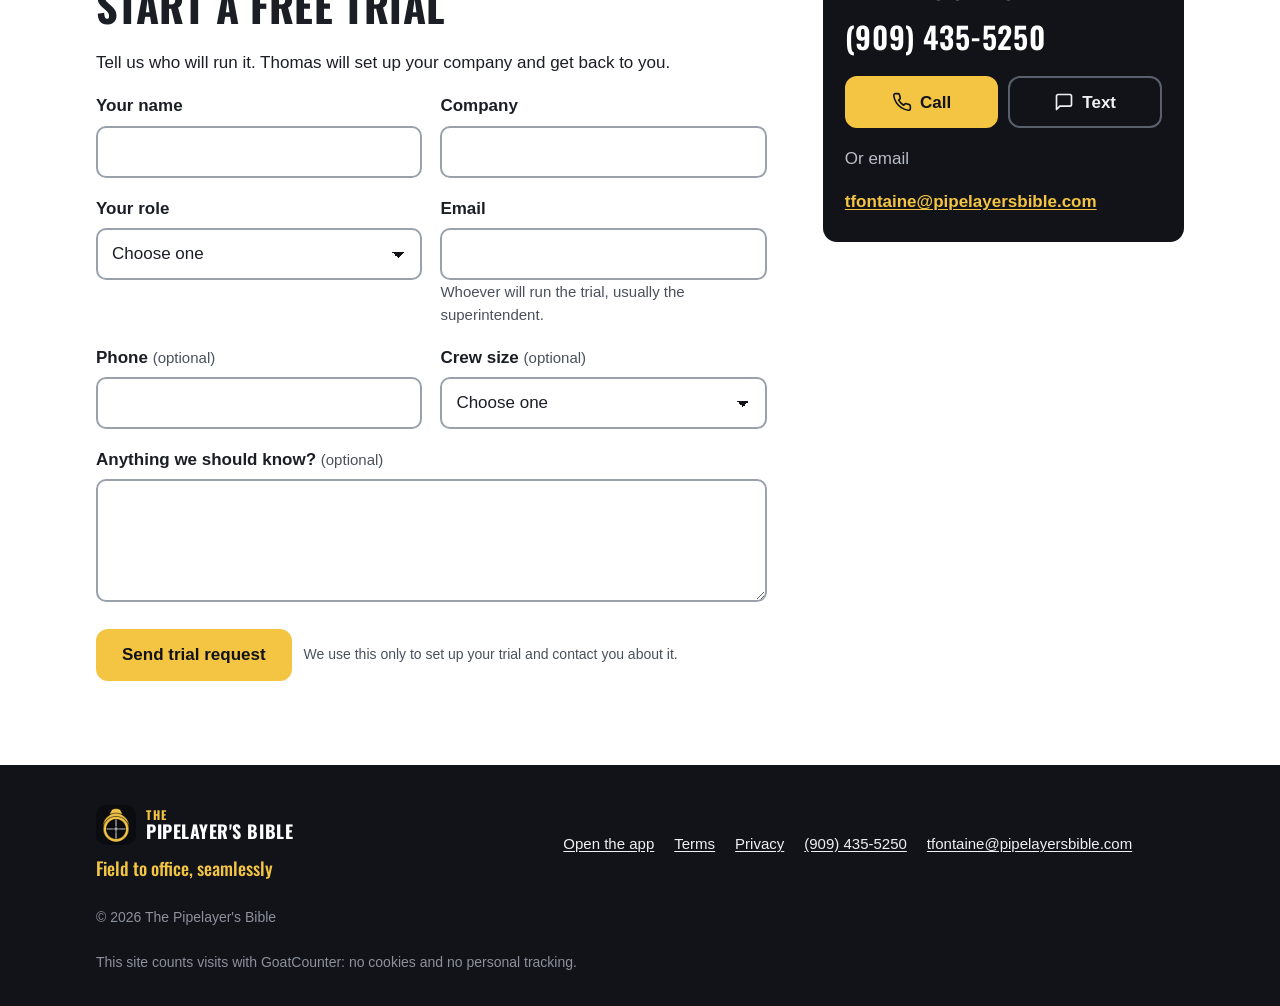
==== commit f5dcabcb: "Hero picture: a busy company Home (demo company, 5 jobs, live runs and permit, signed dailies) Co-Au" ====
--- a/index.html
+++ b/index.html
@@ -247,7 +247,7 @@
         <p class="hero-note">30 days free for your company and 6 people. No credit card.</p>
       </div>
       <div class="hero-phone phone">
-        <img src="/img/shot-grade-sheet.webp" width="560" height="1212" loading="lazy" decoding="async" alt="The app's Run Results screen on a phone: a grade sheet for an 8 inch pipe run, 125 of 250 feet laid, with the laid rows shaded and the next row marked">
+        <img src="/img/shot-office-busy.webp" width="560" height="1212" loading="lazy" decoding="async" alt="Company Home in the app for a demo company: 4 active runs and 1 active permit live now, 5 daily reports signed today, 3 delays and extra work, and 5 jobs underway starting with Main St Sewer Replacement">
       </div>
     </div>
     <div class="stripe" aria-hidden="true"></div>
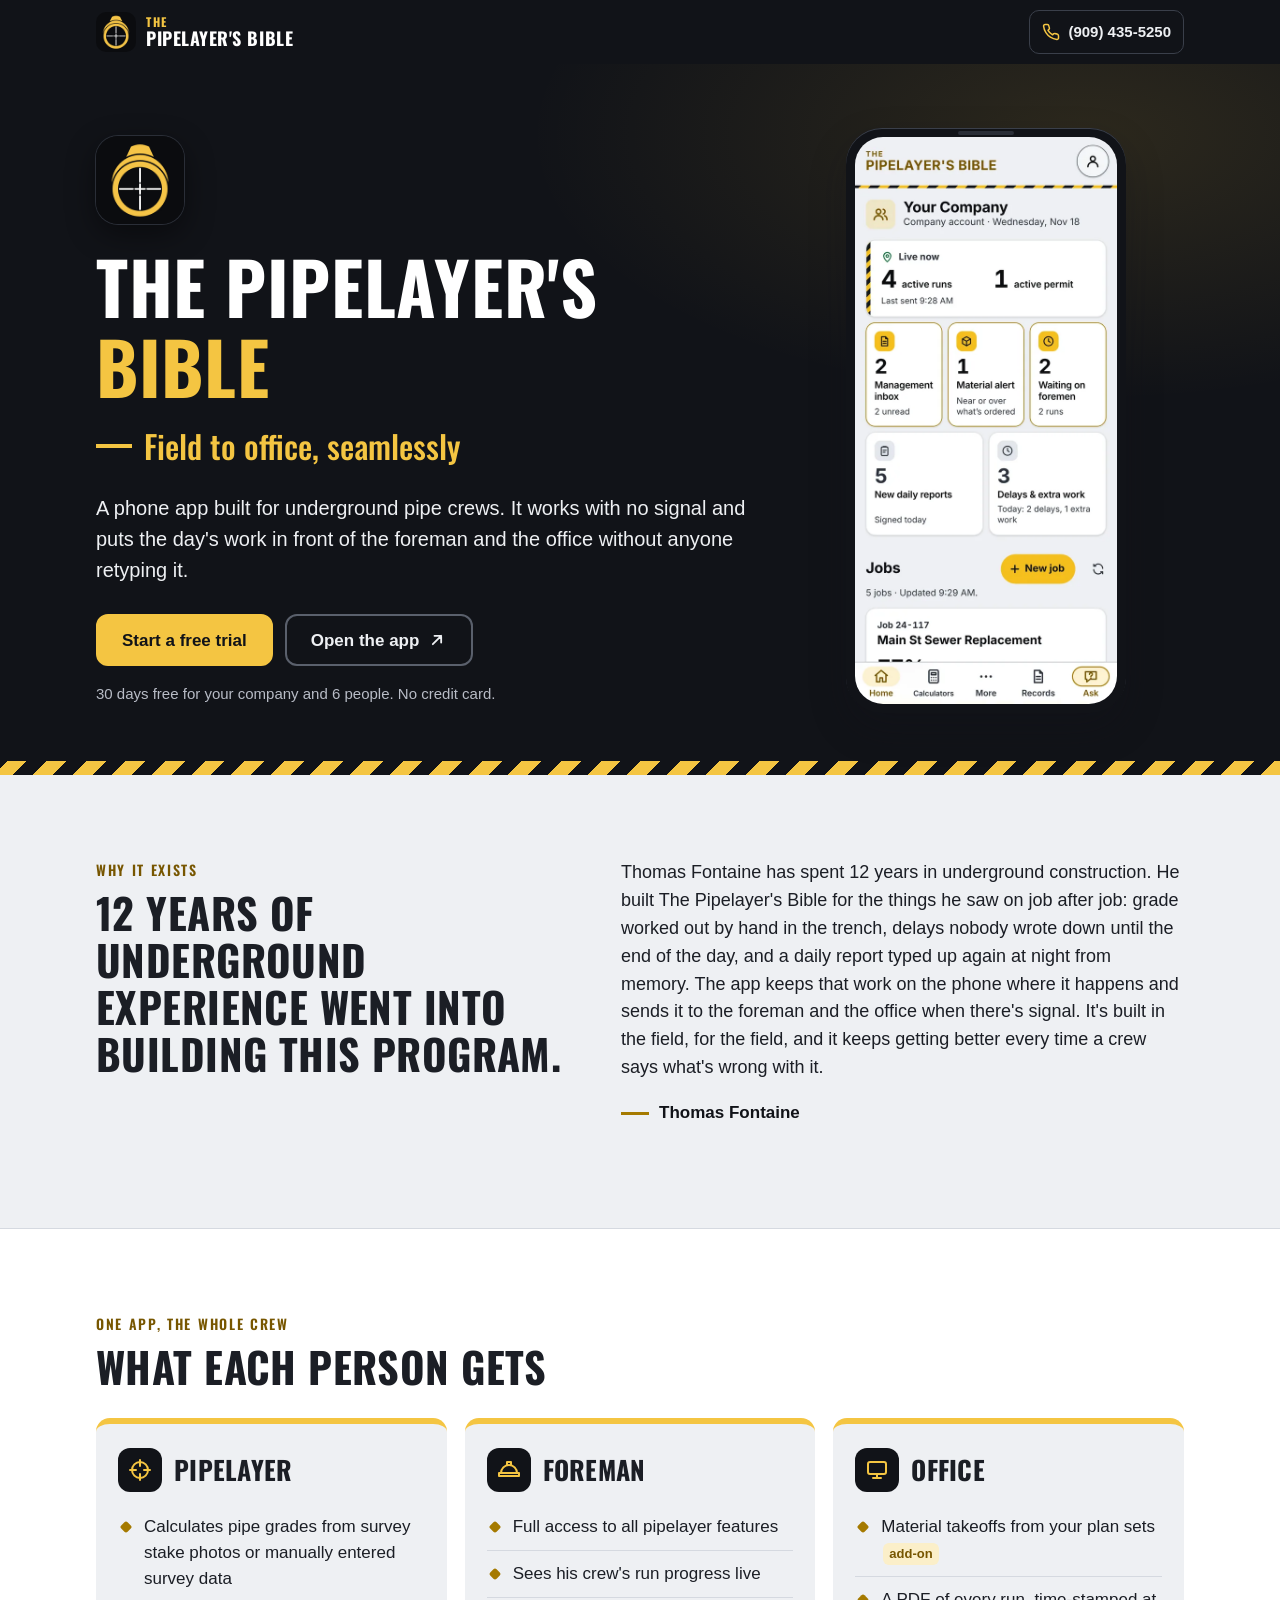
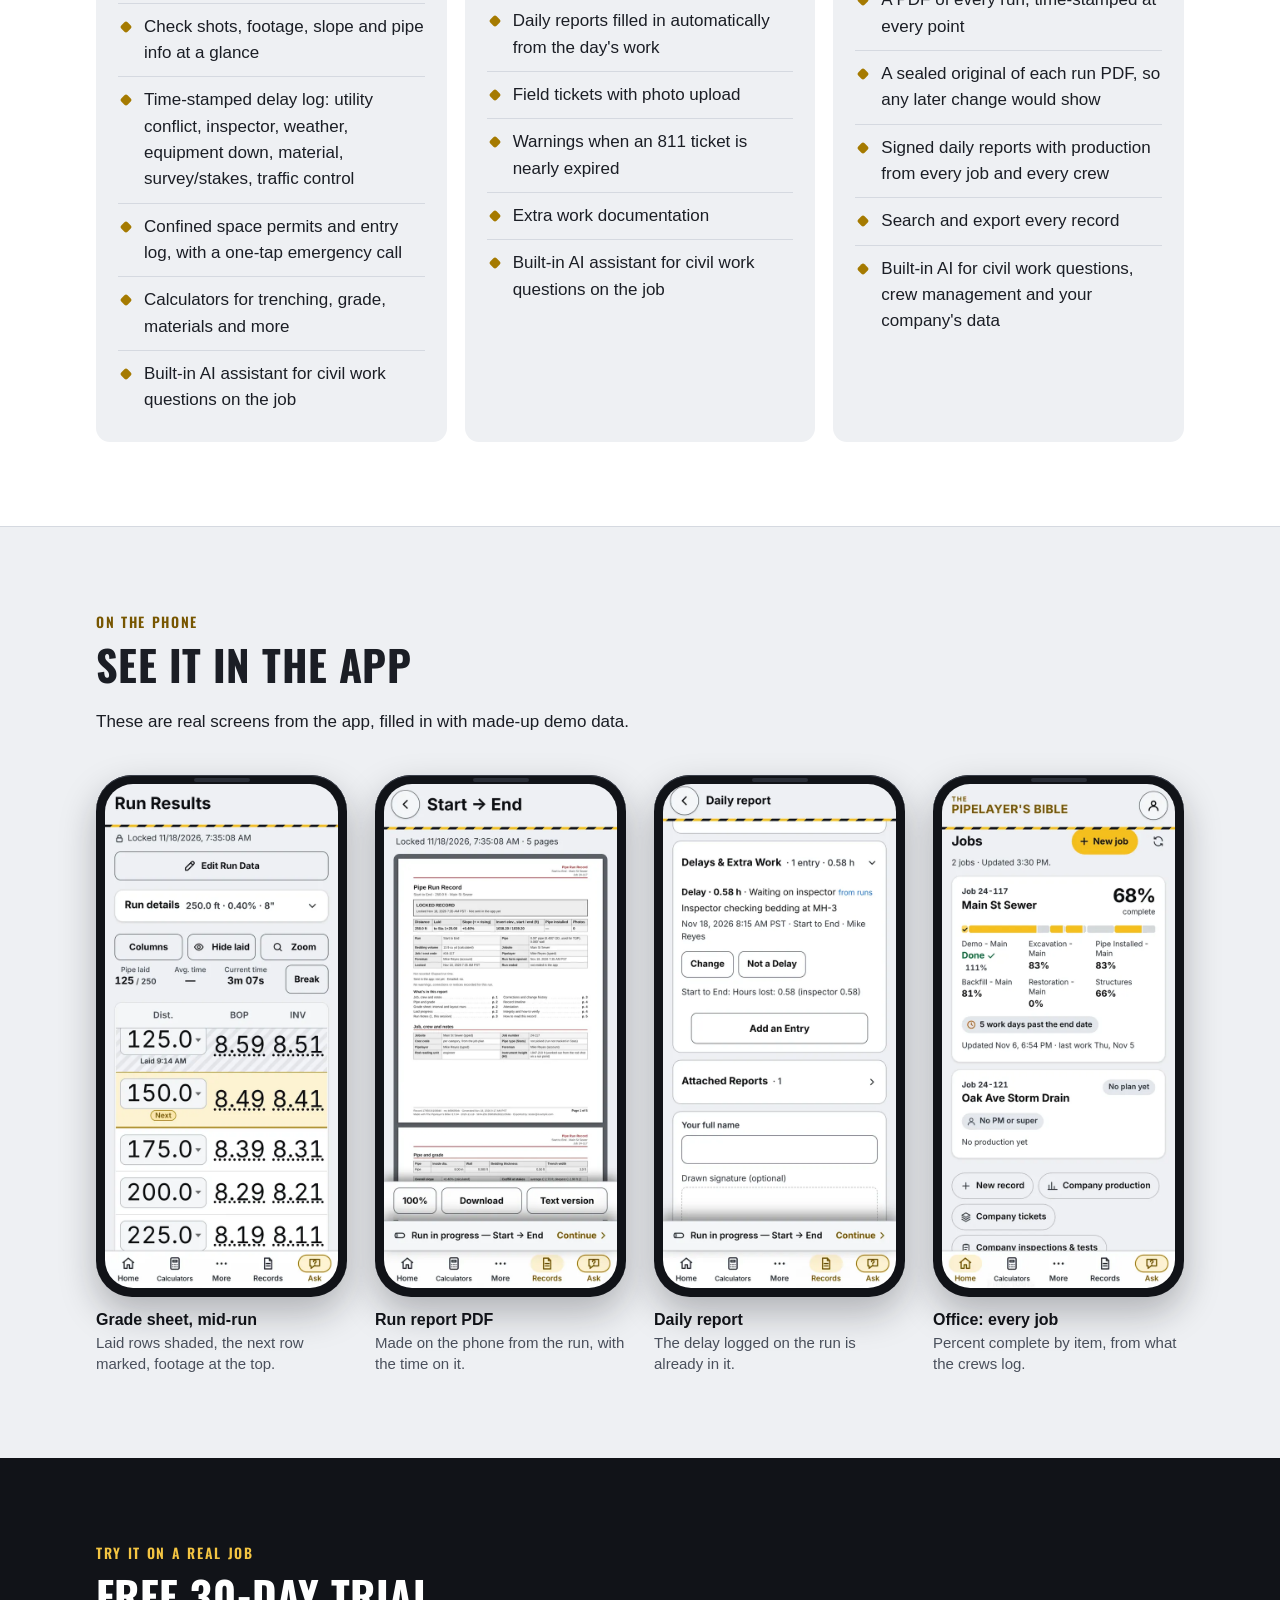
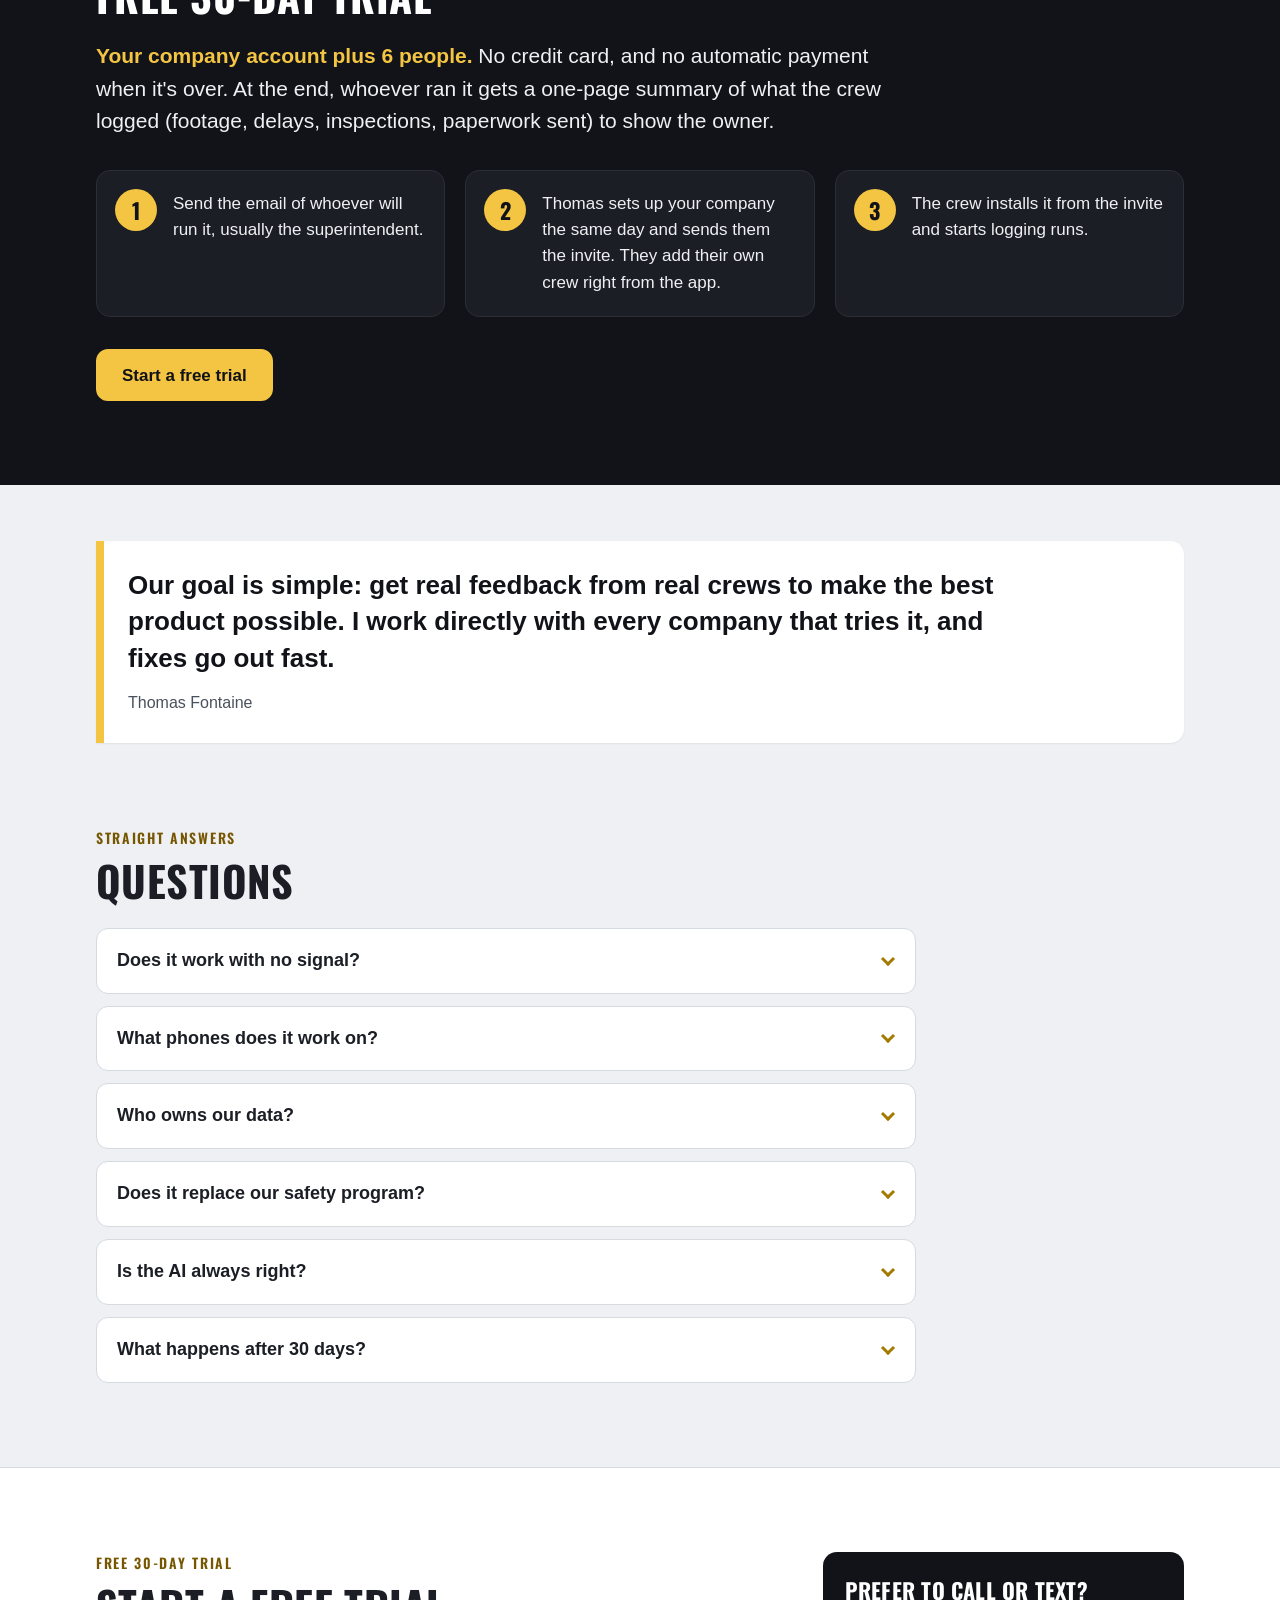
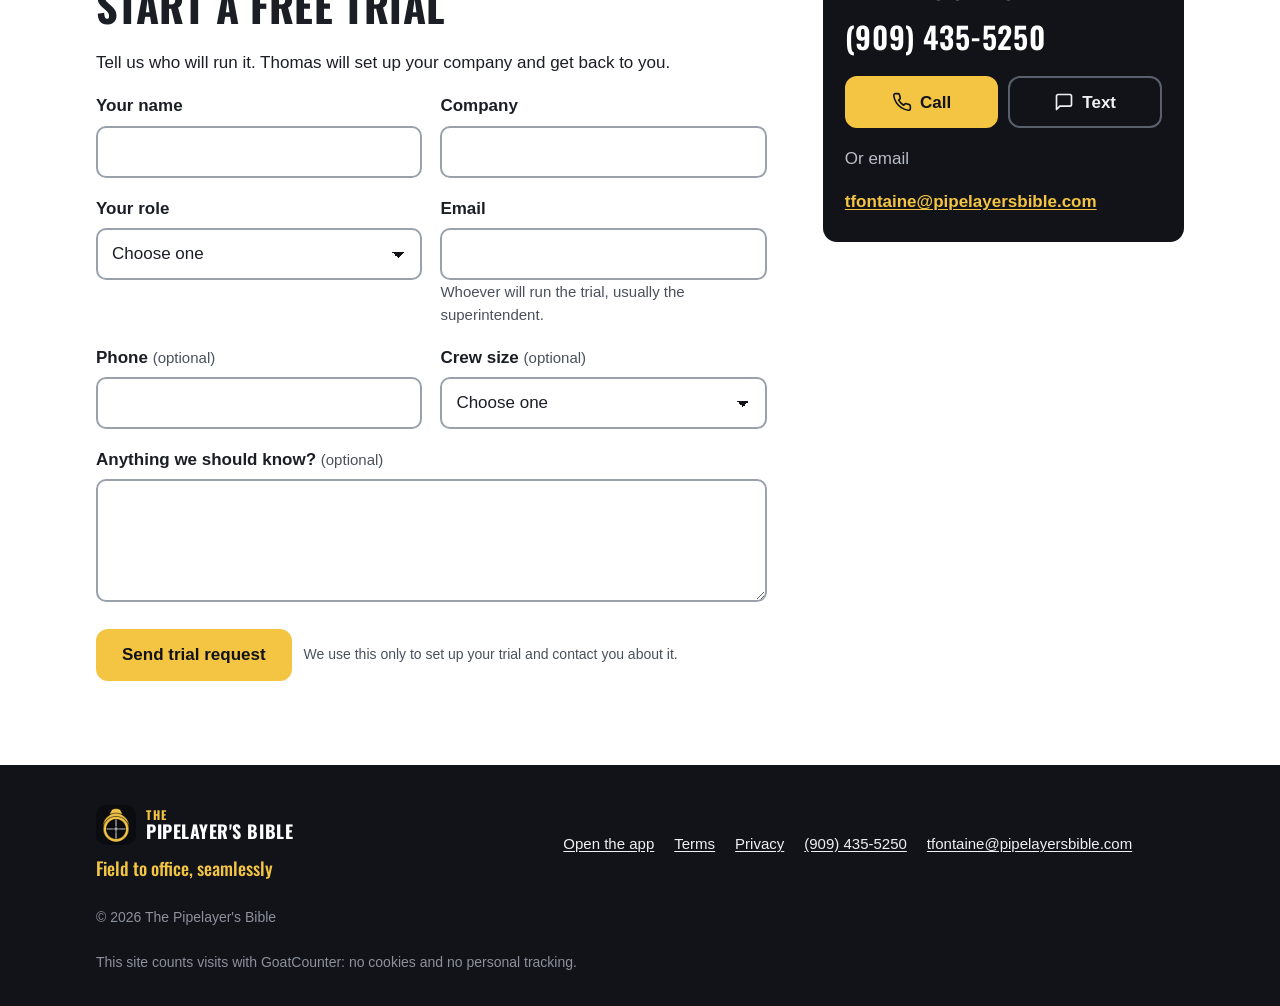
==== commit 75d13f2c: "Hero picture: generic 'Your Company' instead of a made-up company name Co-Authored-By: Claude Opus 5" ====
--- a/index.html
+++ b/index.html
@@ -247,7 +247,7 @@
         <p class="hero-note">30 days free for your company and 6 people. No credit card.</p>
       </div>
       <div class="hero-phone phone">
-        <img src="/img/shot-office-busy.webp" width="560" height="1212" loading="lazy" decoding="async" alt="Company Home in the app for a demo company: 4 active runs and 1 active permit live now, 5 daily reports signed today, 3 delays and extra work, and 5 jobs underway starting with Main St Sewer Replacement">
+        <img src="/img/shot-office-busy.webp" width="560" height="1212" loading="lazy" decoding="async" alt="Company Home in the app for an example company: 4 active runs and 1 active permit live now, 5 daily reports signed today, 3 delays and extra work, and 5 jobs underway starting with Main St Sewer Replacement">
       </div>
     </div>
     <div class="stripe" aria-hidden="true"></div>
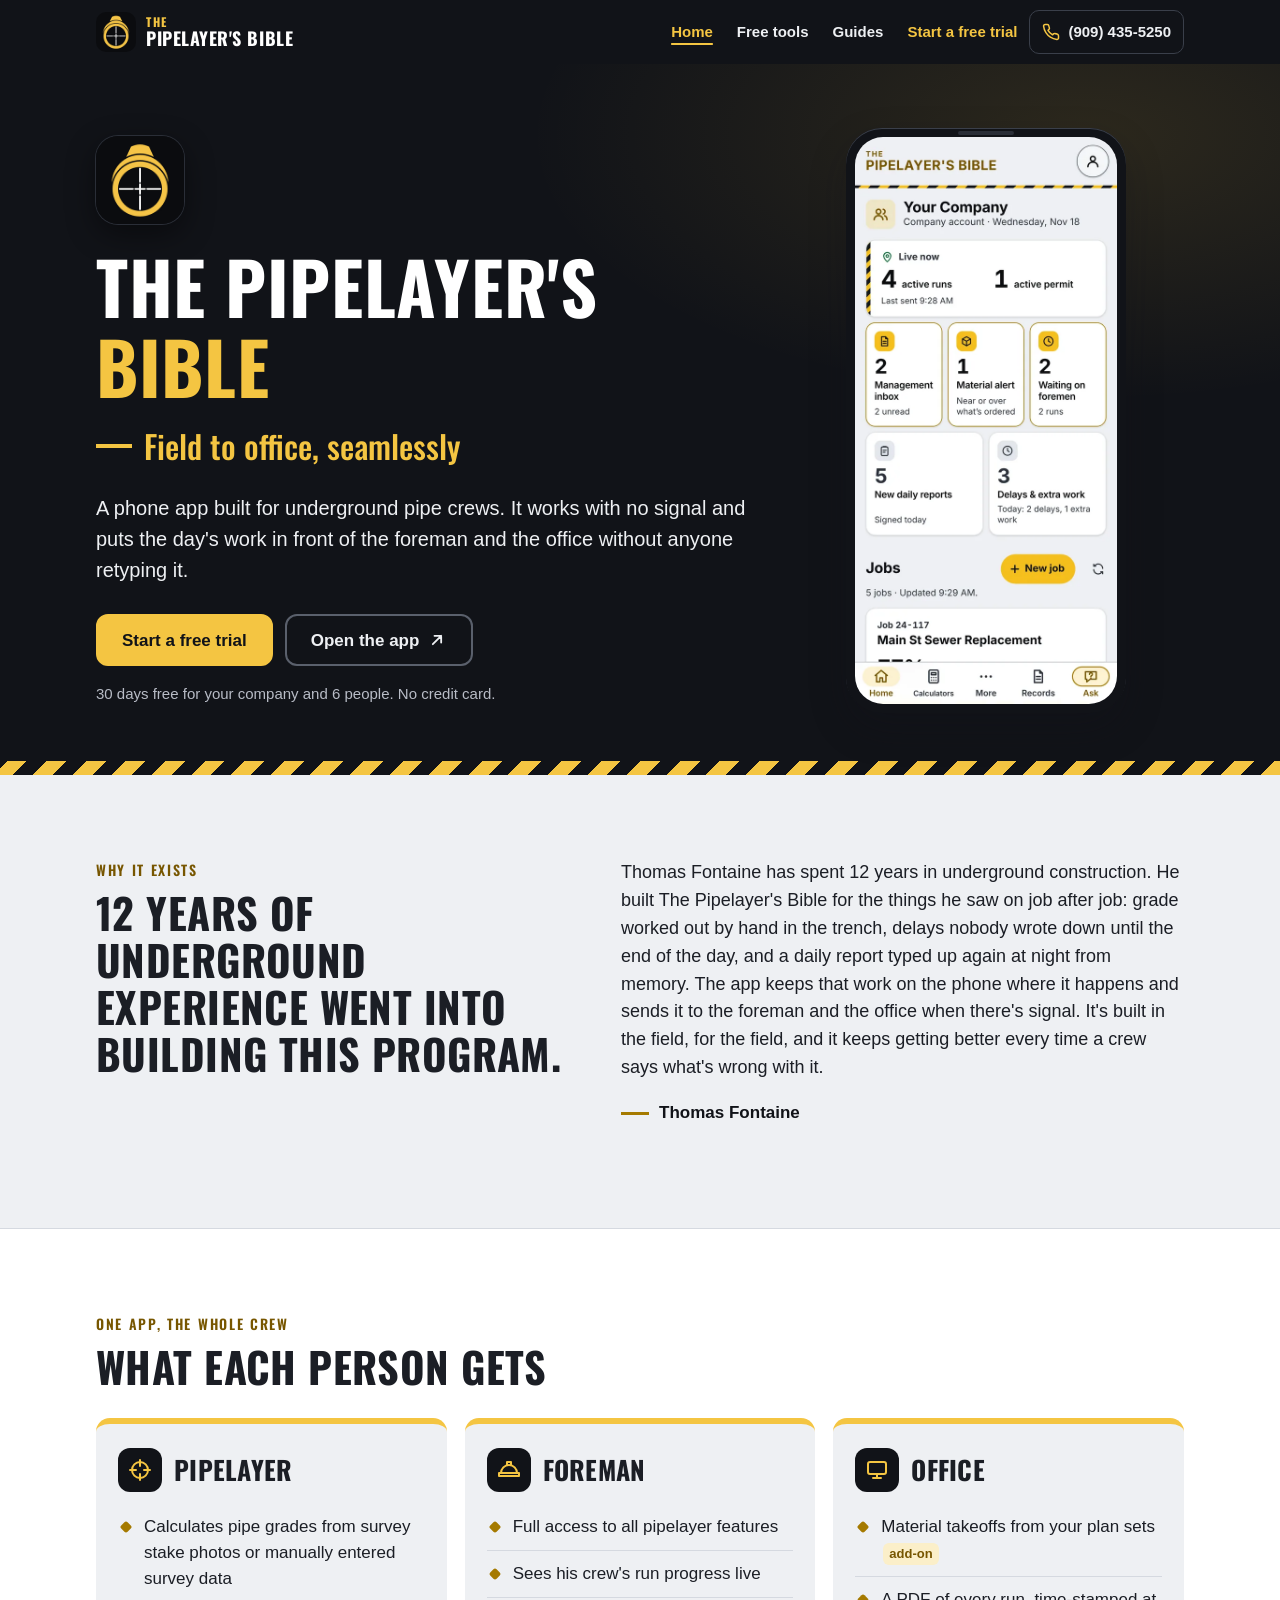
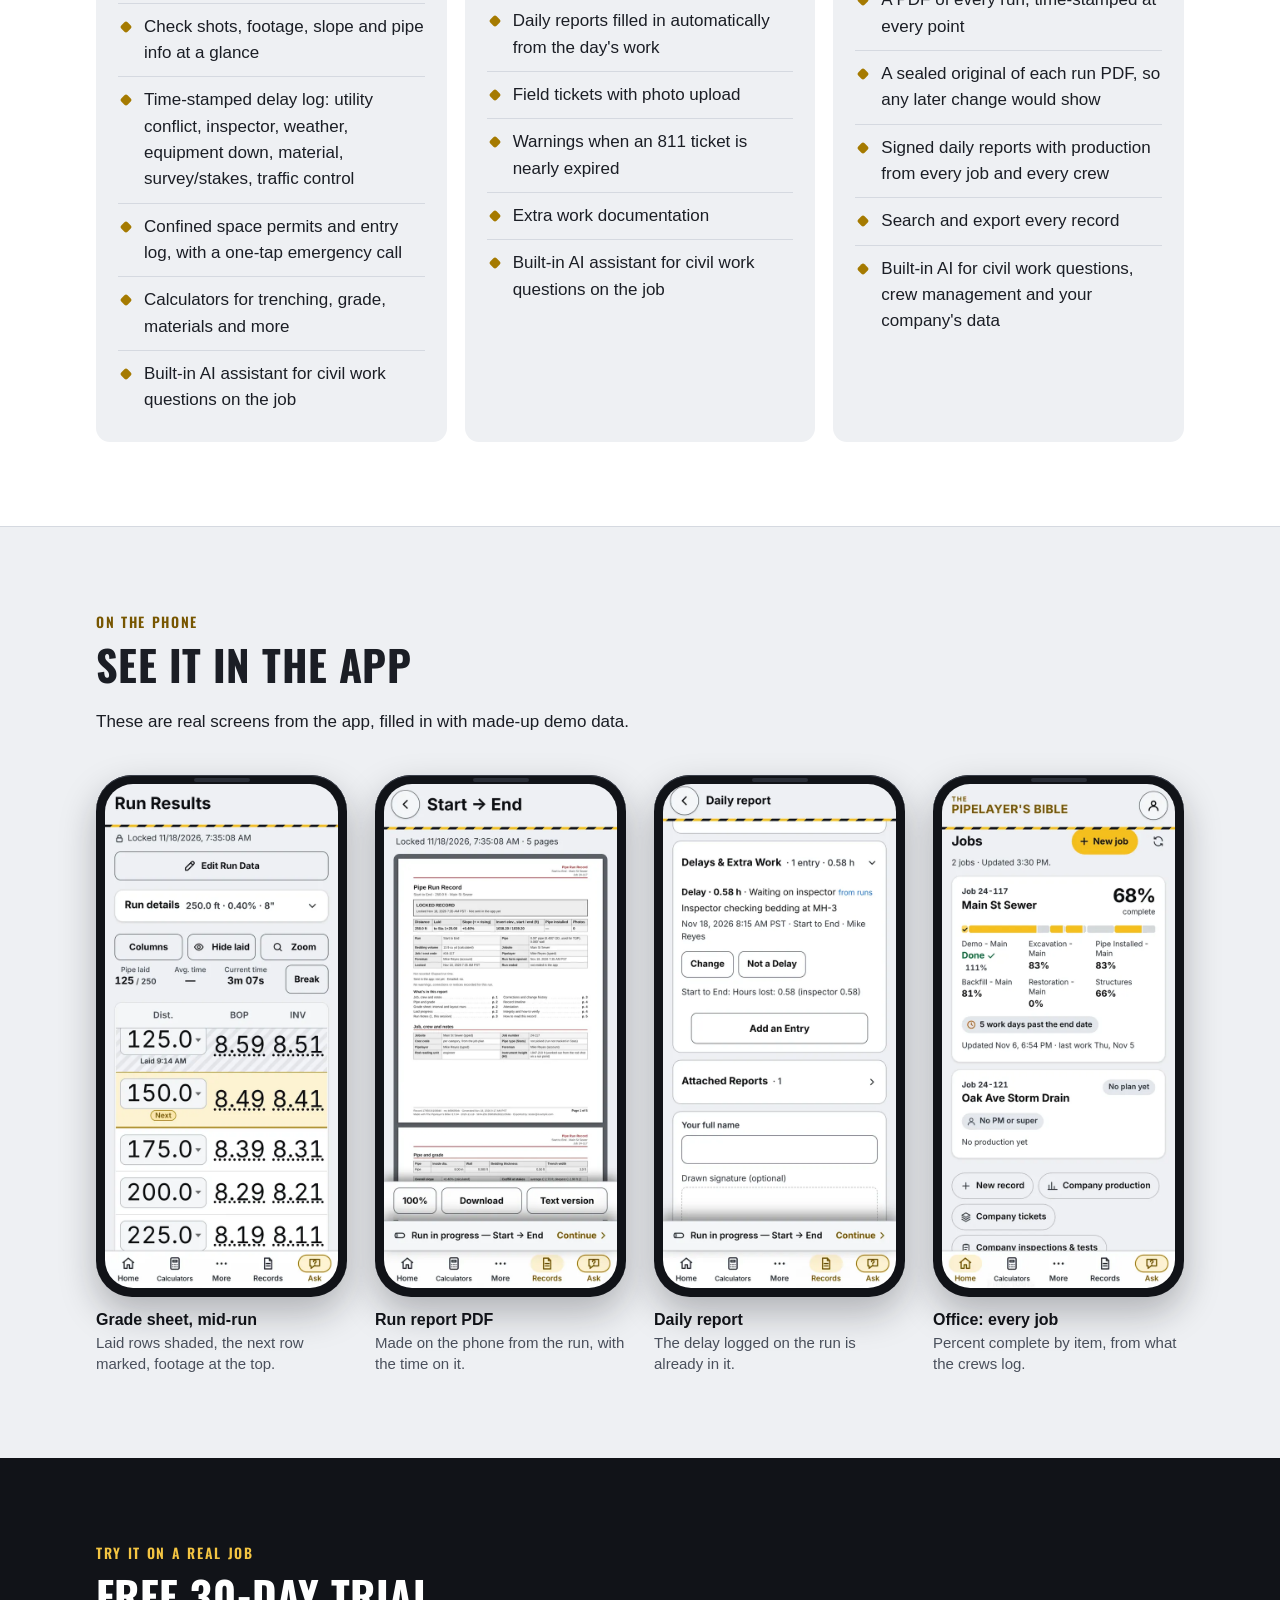
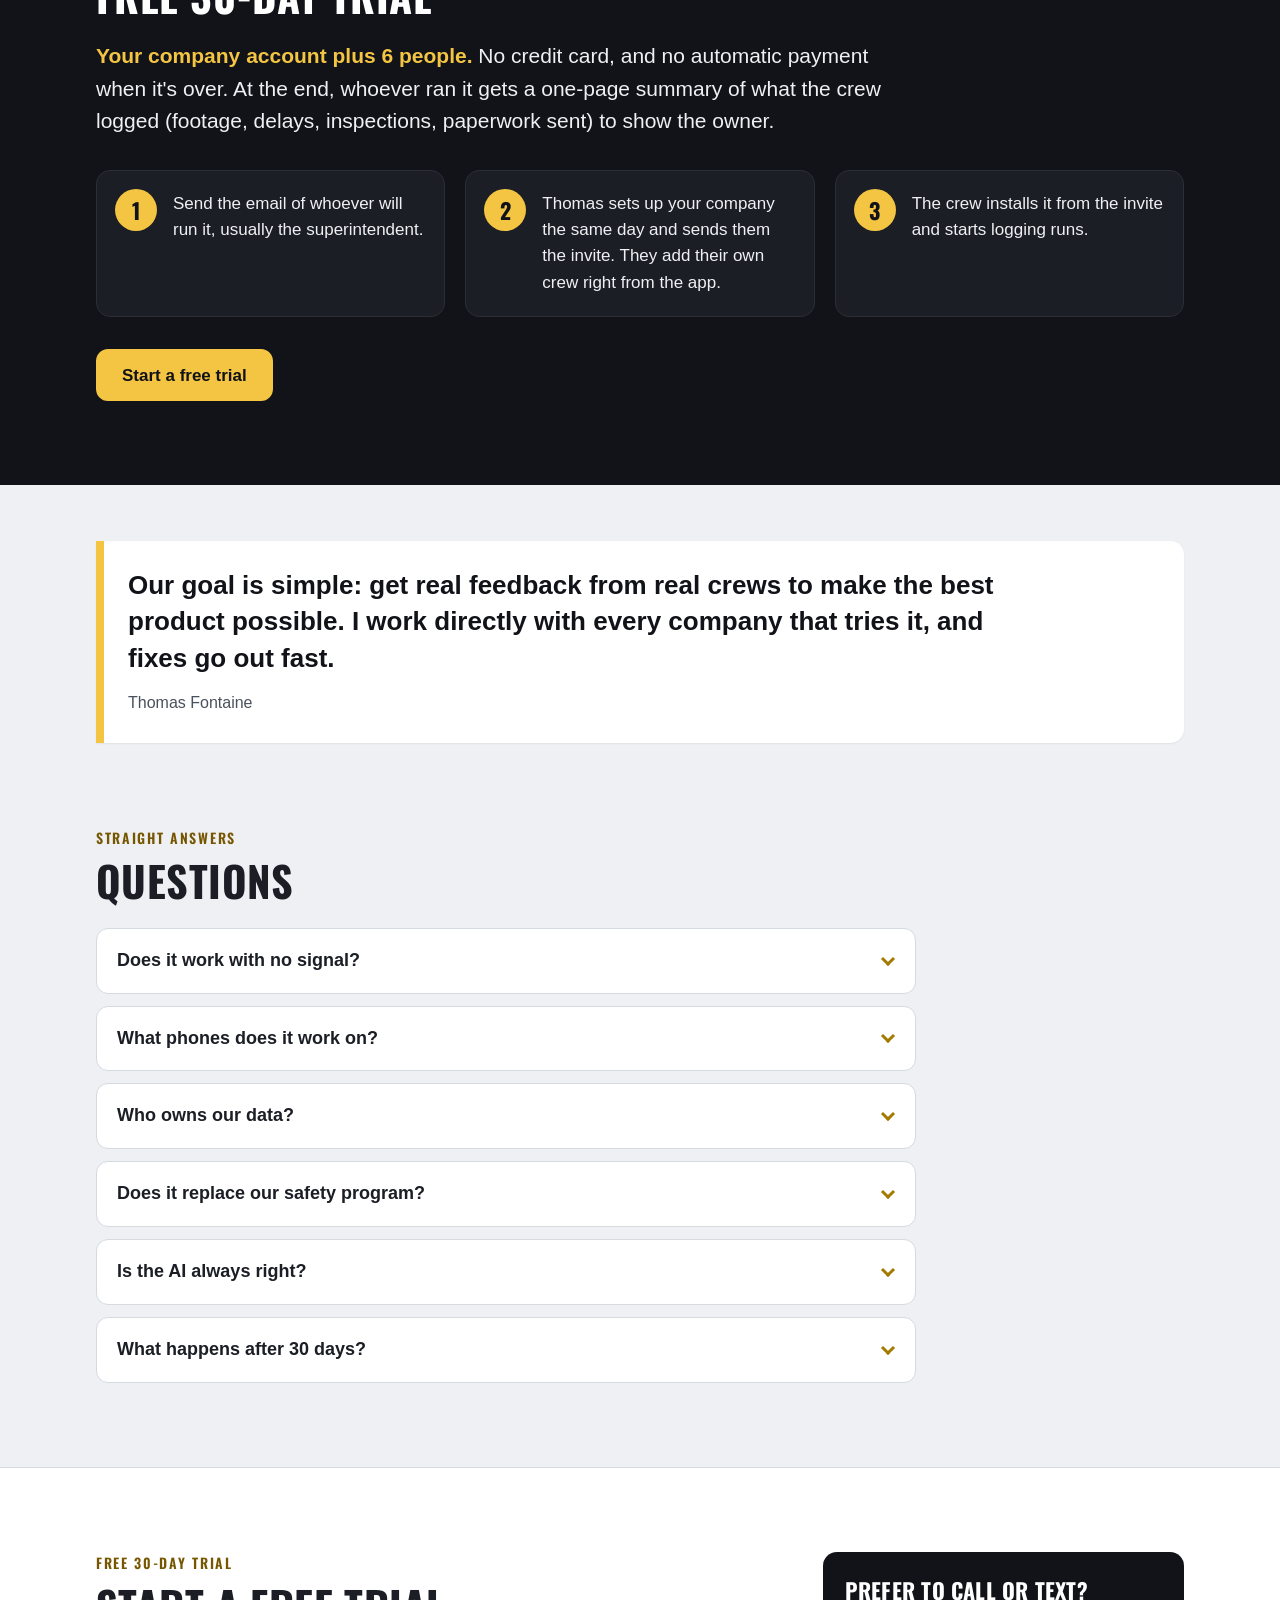
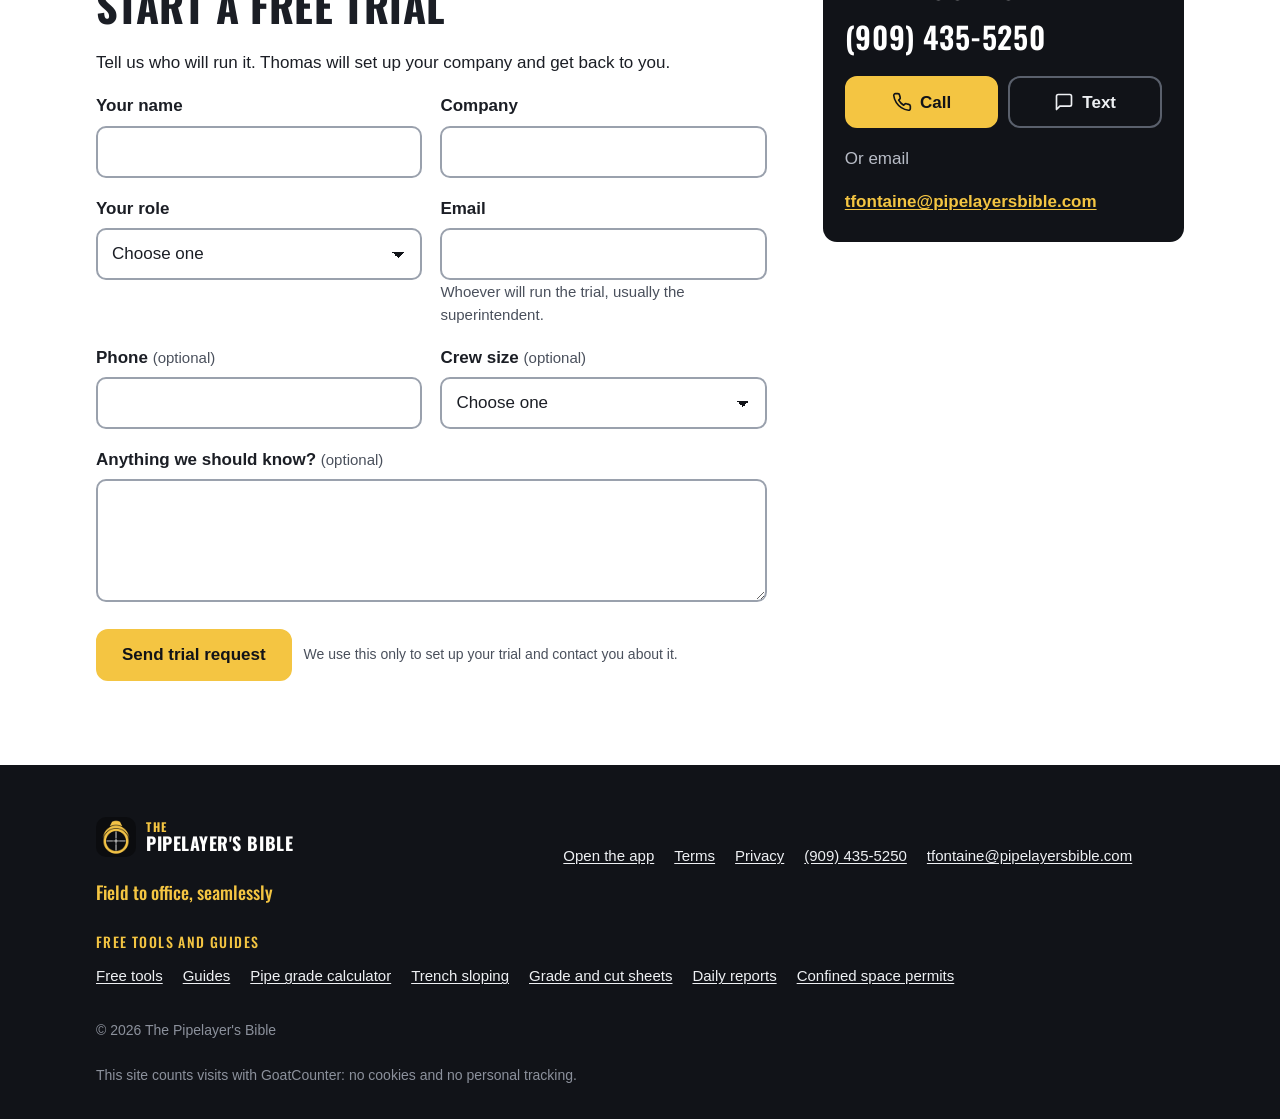
==== commit 14cc98b0: "SEO: free tools, guides, use-case pages, nav, structured data - index.html: search-phrase title and " ====
--- a/index.html
+++ b/index.html
@@ -3,16 +3,16 @@
 <head>
 <meta charset="utf-8">
 <meta name="viewport" content="width=device-width, initial-scale=1">
-<title>The Pipelayer's Bible | Field to office, seamlessly</title>
+<title>Pipe Grade, Cut Sheet &amp; Daily Report App | The Pipelayer's Bible</title>
 <style>@font-face{font-family:'Oswald';font-style:normal;font-weight:500;font-display:swap;src:url(/fonts/oswald-latin-500-normal.woff2) format('woff2')}@font-face{font-family:'Oswald';font-style:normal;font-weight:600;font-display:swap;src:url(/fonts/oswald-latin-600-normal.woff2) format('woff2')}@font-face{font-family:'Oswald';font-style:normal;font-weight:700;font-display:swap;src:url(/fonts/oswald-latin-700-normal.woff2) format('woff2')}</style>
 <link rel="preload" href="/fonts/oswald-latin-700-normal.woff2" as="font" type="font/woff2" crossorigin>
-<meta name="description" content="A phone app built for underground pipe crews. It works with no signal and puts the day's work in front of the foreman and the office without anyone retyping it. Free 30-day trial.">
+<meta name="description" content="App for underground pipe crews: grade from stakes and cut sheets, daily reports, confined space permits. Works with no signal. Free 30-day trial.">
 <link rel="canonical" href="https://pipelayersbible.com/">
 <meta name="theme-color" content="#111318">
 <meta name="color-scheme" content="light">
 <meta property="og:type" content="website">
 <meta property="og:site_name" content="The Pipelayer's Bible">
-<meta property="og:title" content="The Pipelayer's Bible | Field to office, seamlessly">
+<meta property="og:title" content="Pipe Grade, Cut Sheet &amp; Daily Report App | The Pipelayer's Bible">
 <meta property="og:description" content="A phone app built for underground pipe crews. Works with no signal. Free 30-day trial for your company and 6 people.">
 <meta property="og:url" content="https://pipelayersbible.com/">
 <meta property="og:image" content="https://pipelayersbible.com/img/og-share.png">
@@ -20,7 +20,7 @@
 <meta property="og:image:height" content="630">
 <meta property="og:image:alt" content="The Pipelayer's Bible logo, a gold scope on black, with the words Field to office, seamlessly">
 <meta name="twitter:card" content="summary_large_image">
-<meta name="twitter:title" content="The Pipelayer's Bible | Field to office, seamlessly">
+<meta name="twitter:title" content="Pipe Grade, Cut Sheet &amp; Daily Report App | The Pipelayer's Bible">
 <meta name="twitter:description" content="A phone app built for underground pipe crews. Works with no signal. Free 30-day trial.">
 <meta name="twitter:image" content="https://pipelayersbible.com/img/og-share.png">
 <link rel="icon" href="/favicon.ico" sizes="any">
@@ -77,6 +77,21 @@
 .top-call svg{width:18px;height:18px;color:var(--yellow)}
 .top-call .num{display:none}
 @media (min-width:640px){.top-call .num{display:inline}.top-call .word{display:none}}
+
+
+
+
+/* site nav (same as css/site.css) */
+.topbar .wrap{flex-wrap:wrap;gap:0 12px}
+.brand{min-height:64px}
+.site-nav{order:3;width:100%;border-top:1px solid var(--ink-3)}
+.site-nav ul{list-style:none;margin:0;padding:0;display:flex;flex-wrap:wrap;justify-content:space-between;gap:0 8px}
+.site-nav a{display:inline-flex;align-items:center;min-height:44px;color:var(--on-dark);text-decoration:none;font-weight:700;font-size:15px;white-space:nowrap}
+.site-nav a:hover{color:var(--yellow)}
+.site-nav a[aria-current="page"]{color:var(--yellow);text-decoration:underline;text-decoration-thickness:2px;text-underline-offset:6px}
+.site-nav .nav-cta{color:var(--yellow)}
+@media (min-width:900px){.site-nav{order:2;width:auto;border-top:0;margin-left:auto}.site-nav ul{gap:0 24px}.top-call{order:4}}
+.foot-h{font-family:var(--head);text-transform:uppercase;letter-spacing:.1em;font-size:14px;color:var(--yellow);margin:0 0 4px}
 
 /* hero */
 .hero{background:var(--ink);color:var(--on-dark);padding:36px 0 0;position:relative;overflow:hidden}
@@ -212,8 +227,112 @@
 .foot-links a{color:var(--on-dark);display:inline-block;padding:8px 0}
 .foot-links a:hover{color:var(--yellow)}
 .copy{margin:0;color:#8C919C;font-size:14px}
-@media (min-width:900px){.site-foot .wrap{grid-template-columns:1fr 1.4fr;align-items:center}.copy{grid-column:1/-1}}
+@media (min-width:900px){.site-foot .wrap{grid-template-columns:1fr 1.4fr;align-items:center}.foot-more,.copy{grid-column:1/-1}}
 </style>
+<script type="application/ld+json" id="site-ld">
+{
+ "@context": "https://schema.org",
+ "@graph": [
+  {
+   "@type": "Organization",
+   "@id": "https://pipelayersbible.com/#org",
+   "name": "The Pipelayer's Bible",
+   "url": "https://pipelayersbible.com/",
+   "logo": "https://pipelayersbible.com/img/logo-192.png",
+   "telephone": "+1-909-435-5250",
+   "email": "tfontaine@pipelayersbible.com"
+  },
+  {
+   "@type": "WebSite",
+   "@id": "https://pipelayersbible.com/#website",
+   "url": "https://pipelayersbible.com/",
+   "name": "The Pipelayer's Bible",
+   "publisher": {
+    "@id": "https://pipelayersbible.com/#org"
+   },
+   "inLanguage": "en-US"
+  },
+  {
+   "@type": "SoftwareApplication",
+   "@id": "https://pipelayersbible.com/#app",
+   "name": "The Pipelayer's Bible",
+   "url": "https://app.pipelayersbible.com",
+   "applicationCategory": "BusinessApplication",
+   "operatingSystem": "iOS, Android (web app)",
+   "description": "A phone app built for underground pipe crews. It works with no signal and puts the day's work in front of the foreman and the office without anyone retyping it.",
+   "image": "https://pipelayersbible.com/img/og-share.png",
+   "screenshot": [
+    "https://pipelayersbible.com/img/shot-grade-sheet.webp",
+    "https://pipelayersbible.com/img/shot-daily-report.webp"
+   ],
+   "offers": {
+    "@type": "Offer",
+    "price": "0",
+    "priceCurrency": "USD",
+    "url": "https://pipelayersbible.com/#start",
+    "description": "Free 30-day trial for your company account plus 6 people. No credit card, and no automatic payment when it is over."
+   },
+   "publisher": {
+    "@id": "https://pipelayersbible.com/#org"
+   }
+  },
+  {
+   "@type": "FAQPage",
+   "@id": "https://pipelayersbible.com/#faq",
+   "mainEntity": [
+    {
+     "@type": "Question",
+     "name": "Does it work with no signal?",
+     "acceptedAnswer": {
+      "@type": "Answer",
+      "text": "Yes. Runs, calculators and permits work with no signal. Records save on the phone and send when signal is back. The AI features, signing in and anything shared with the office need signal, and until a record has sent, the only copy is on that phone."
+     }
+    },
+    {
+     "@type": "Question",
+     "name": "What phones does it work on?",
+     "acceptedAnswer": {
+      "@type": "Answer",
+      "text": "iPhone and Android. It runs in the phone's browser, and you add it to the home screen so it opens like any other app. No app store needed. The first time, open it and sign in where there's signal."
+     }
+    },
+    {
+     "@type": "Question",
+     "name": "Who owns our data?",
+     "acceptedAnswer": {
+      "@type": "Answer",
+      "text": "Your company. Our Terms of Use say that, between your company and us, your company owns the records your crew puts in, and your account owner controls who can see them. You can export your records from the app while the account is open, and for at least 60 days after it closes. We don't sell your information. Details are in the Privacy Policy."
+     }
+    },
+    {
+     "@type": "Question",
+     "name": "Does it replace our safety program?",
+     "acceptedAnswer": {
+      "@type": "Answer",
+      "text": "No. The confined space permit form records what your crew enters. It doesn't replace your safety program, your air monitor, training or your competent person. The emergency button opens the phone's dialer to the number on the permit; someone still makes the call, and it needs signal."
+     }
+    },
+    {
+     "@type": "Question",
+     "name": "Is the AI always right?",
+     "acceptedAnswer": {
+      "@type": "Answer",
+      "text": "No. AI can make mistakes. It can misread a stake or give a wrong answer, so crews check every value against the stake, the plans and their own instrument before using it. On safety questions, your competent person and your site's program decide."
+     }
+    },
+    {
+     "@type": "Question",
+     "name": "What happens after 30 days?",
+     "acceptedAnswer": {
+      "@type": "Answer",
+      "text": "Nothing is charged automatically, and there's no card on file to charge. Thomas talks with you about keeping it. Records already sent stay in your company's account and stay readable. If you don't continue, new runs wait on each phone until the company starts a plan."
+     }
+    }
+   ]
+  }
+ ]
+}
+</script>
 </head>
 <body>
 <a class="skip" href="#main">Skip to content</a>
@@ -224,6 +343,7 @@
       <img src="/img/logo-96.png" width="40" height="40" alt="">
       <span><small>The</small>Pipelayer's Bible</span>
     </a>
+    <nav class="site-nav" aria-label="Main"><ul><li><a href="/" aria-current="page">Home</a></li><li><a href="/tools/">Free tools</a></li><li><a href="/guides/">Guides</a></li><li><a href="/#start" class="nav-cta">Start a free trial</a></li></ul></nav>
     <a class="top-call" href="tel:+19094355250" aria-label="Call Thomas at (909) 435-5250">
       <svg viewBox="0 0 24 24" fill="none" stroke="currentColor" stroke-width="2" stroke-linecap="round" stroke-linejoin="round" aria-hidden="true"><path d="M22 16.9v3a2 2 0 0 1-2.2 2 19.8 19.8 0 0 1-8.6-3.1 19.5 19.5 0 0 1-6-6A19.8 19.8 0 0 1 2.1 4.2 2 2 0 0 1 4.1 2h3a2 2 0 0 1 2 1.7c.1.9.4 1.8.7 2.7a2 2 0 0 1-.5 2.1L8 9.8a16 16 0 0 0 6 6l1.3-1.3a2 2 0 0 1 2.1-.4c.9.3 1.8.6 2.7.7a2 2 0 0 1 1.7 2z"/></svg>
       <span class="word">Call</span><span class="num">(909) 435-5250</span>
@@ -509,6 +629,18 @@
       <li><a href="tel:+19094355250">(909) 435-5250</a></li>
       <li><a href="mailto:tfontaine@pipelayersbible.com">tfontaine@pipelayersbible.com</a></li>
     </ul>
+    <div class="foot-more">
+      <p class="foot-h">Free tools and guides</p>
+      <ul class="foot-links">
+        <li><a href="/tools/">Free tools</a></li>
+        <li><a href="/guides/">Guides</a></li>
+        <li><a href="/tools/pipe-grade-calculator/">Pipe grade calculator</a></li>
+        <li><a href="/tools/trench-sloping/">Trench sloping</a></li>
+        <li><a href="/grade-and-cut-sheet-app/">Grade and cut sheets</a></li>
+        <li><a href="/daily-reports-for-underground-crews/">Daily reports</a></li>
+        <li><a href="/confined-space-permit-app/">Confined space permits</a></li>
+      </ul>
+    </div>
     <p class="copy">&copy; 2026 The Pipelayer's Bible</p>
     <p class="copy">This site counts visits with GoatCounter: no cookies and no personal tracking.</p>
   </div>
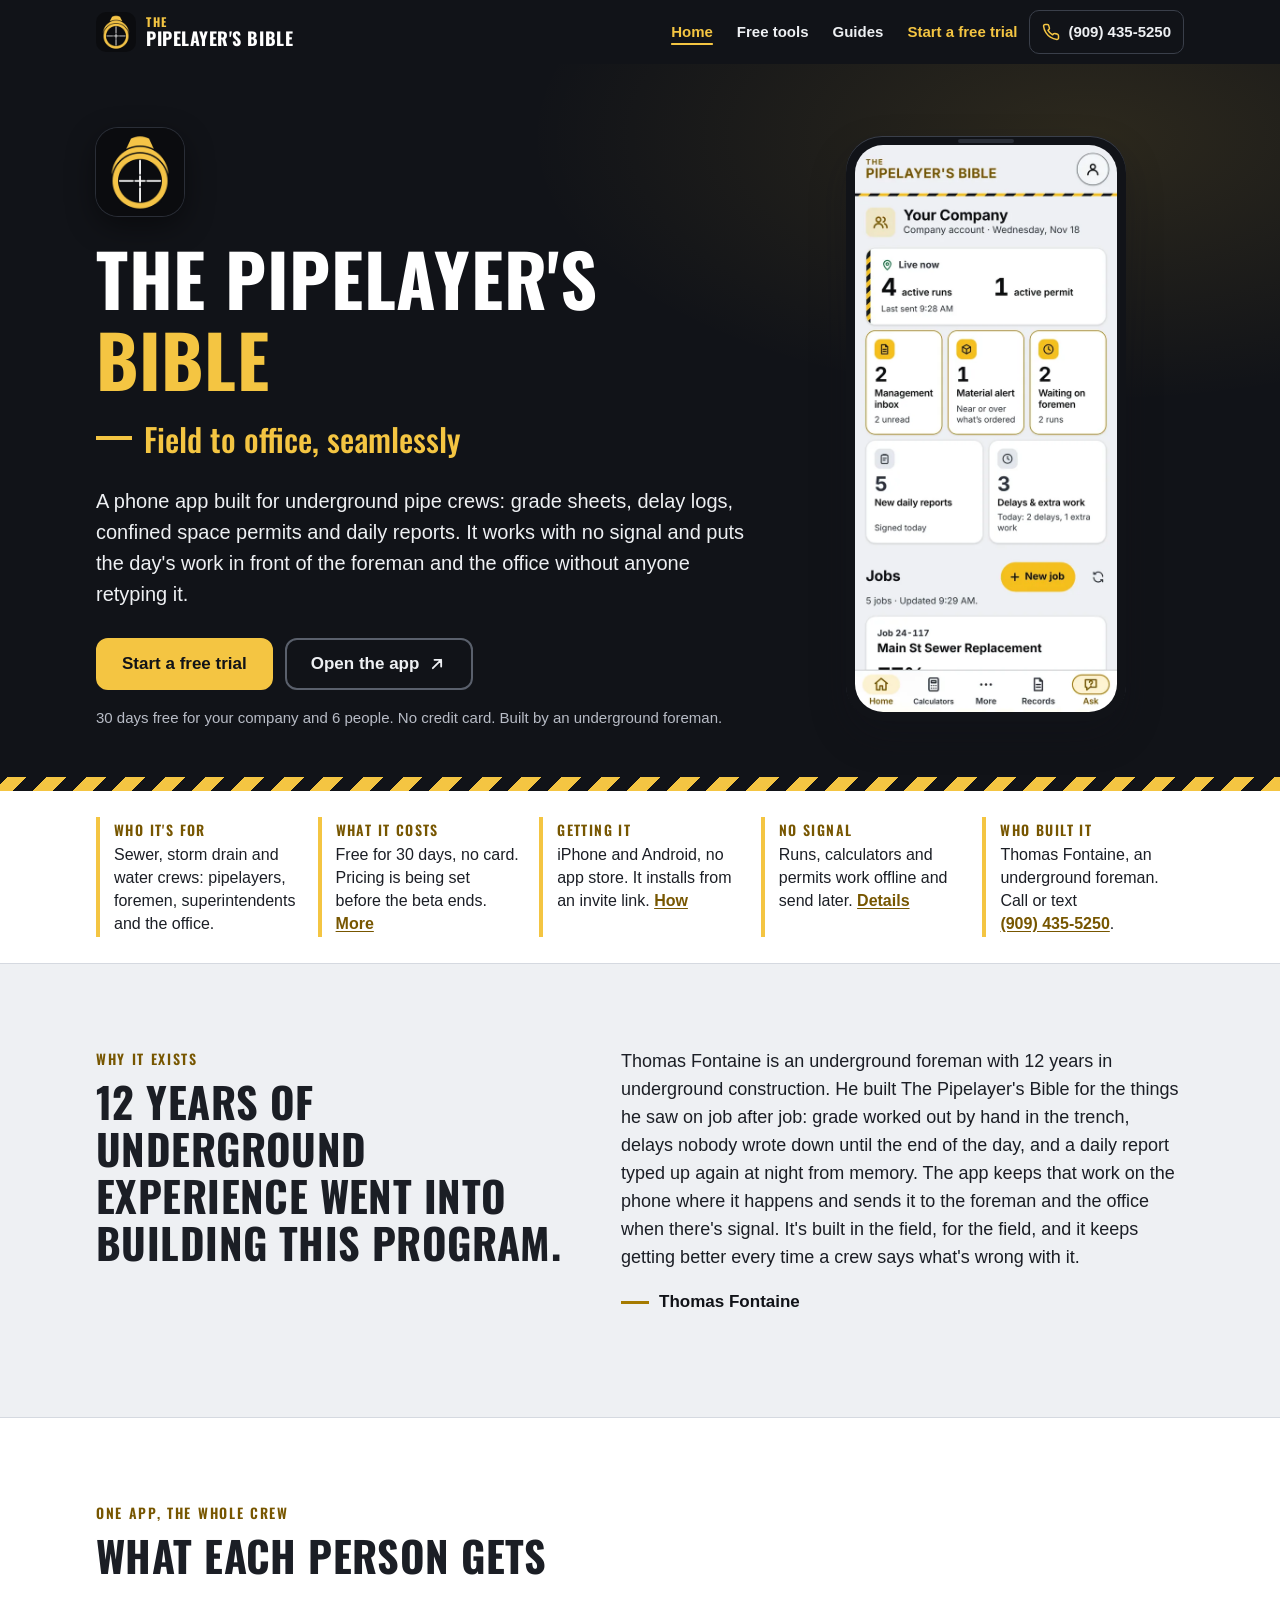
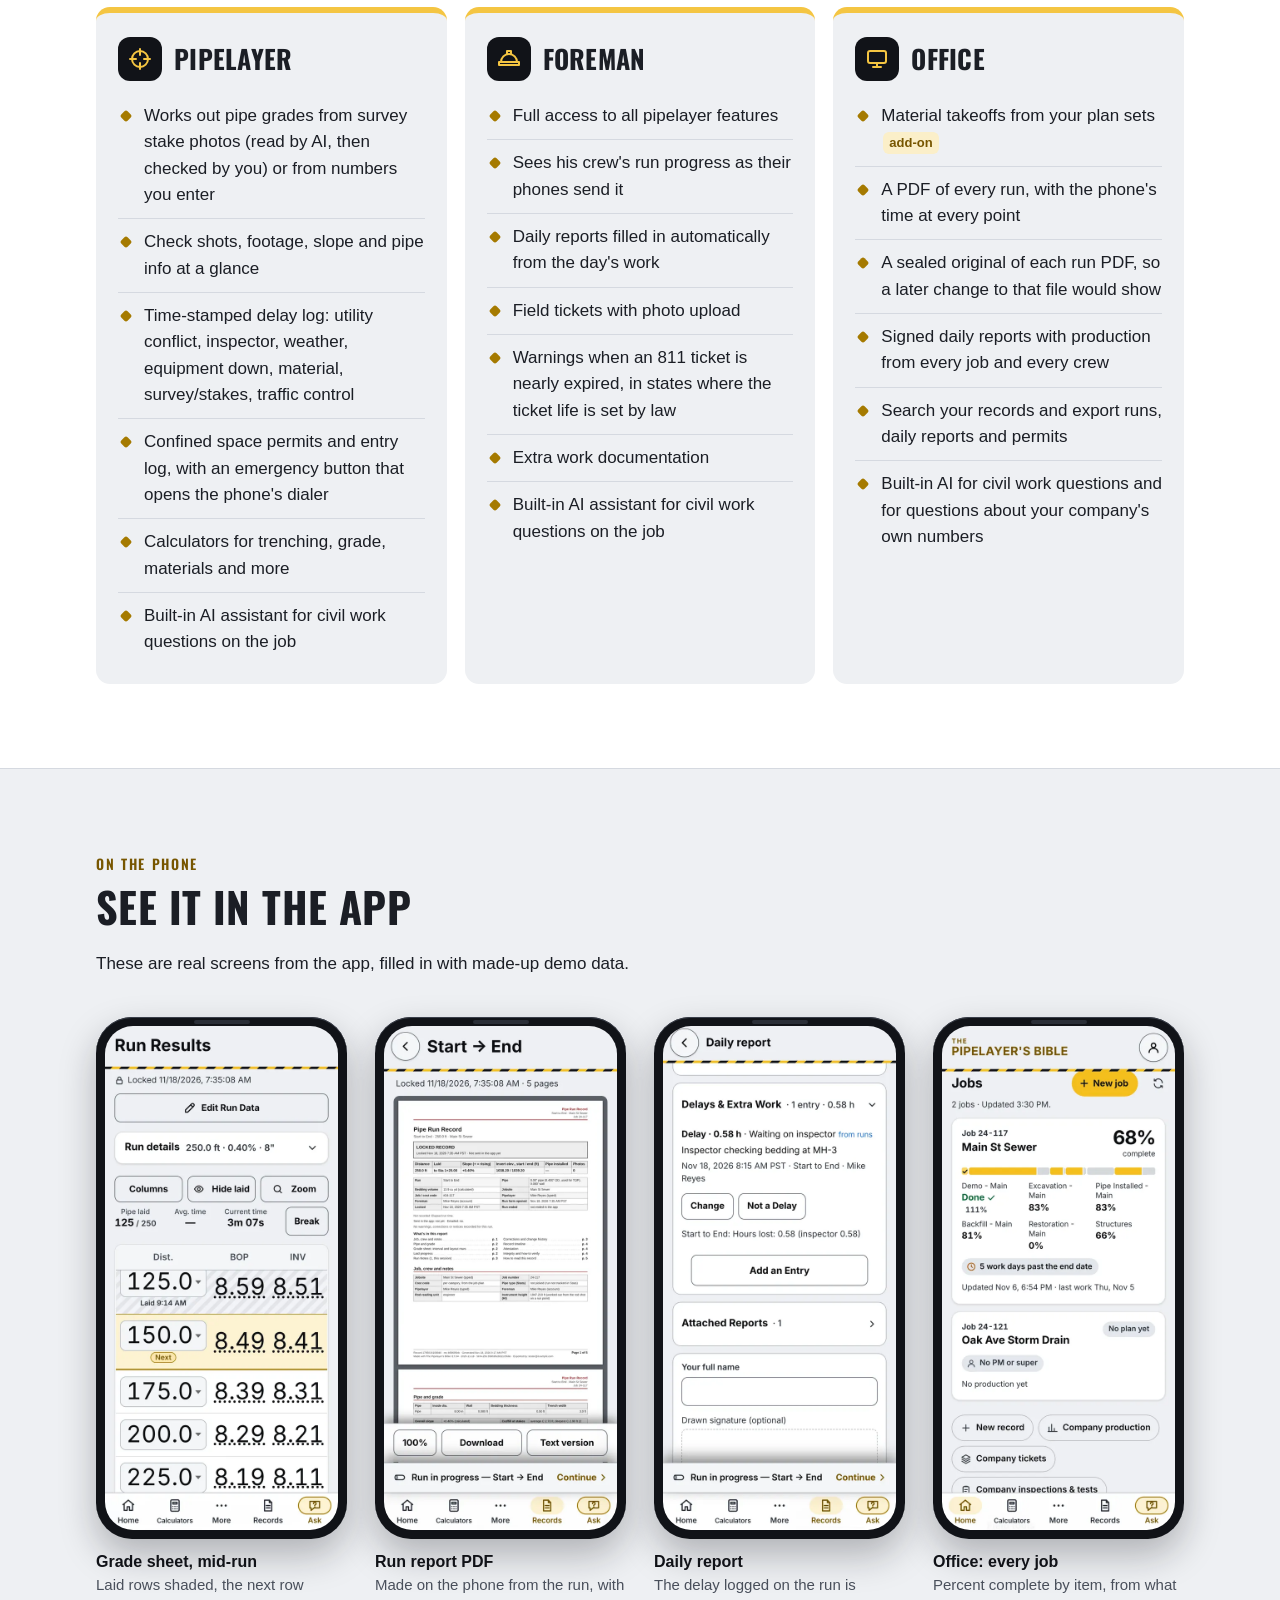
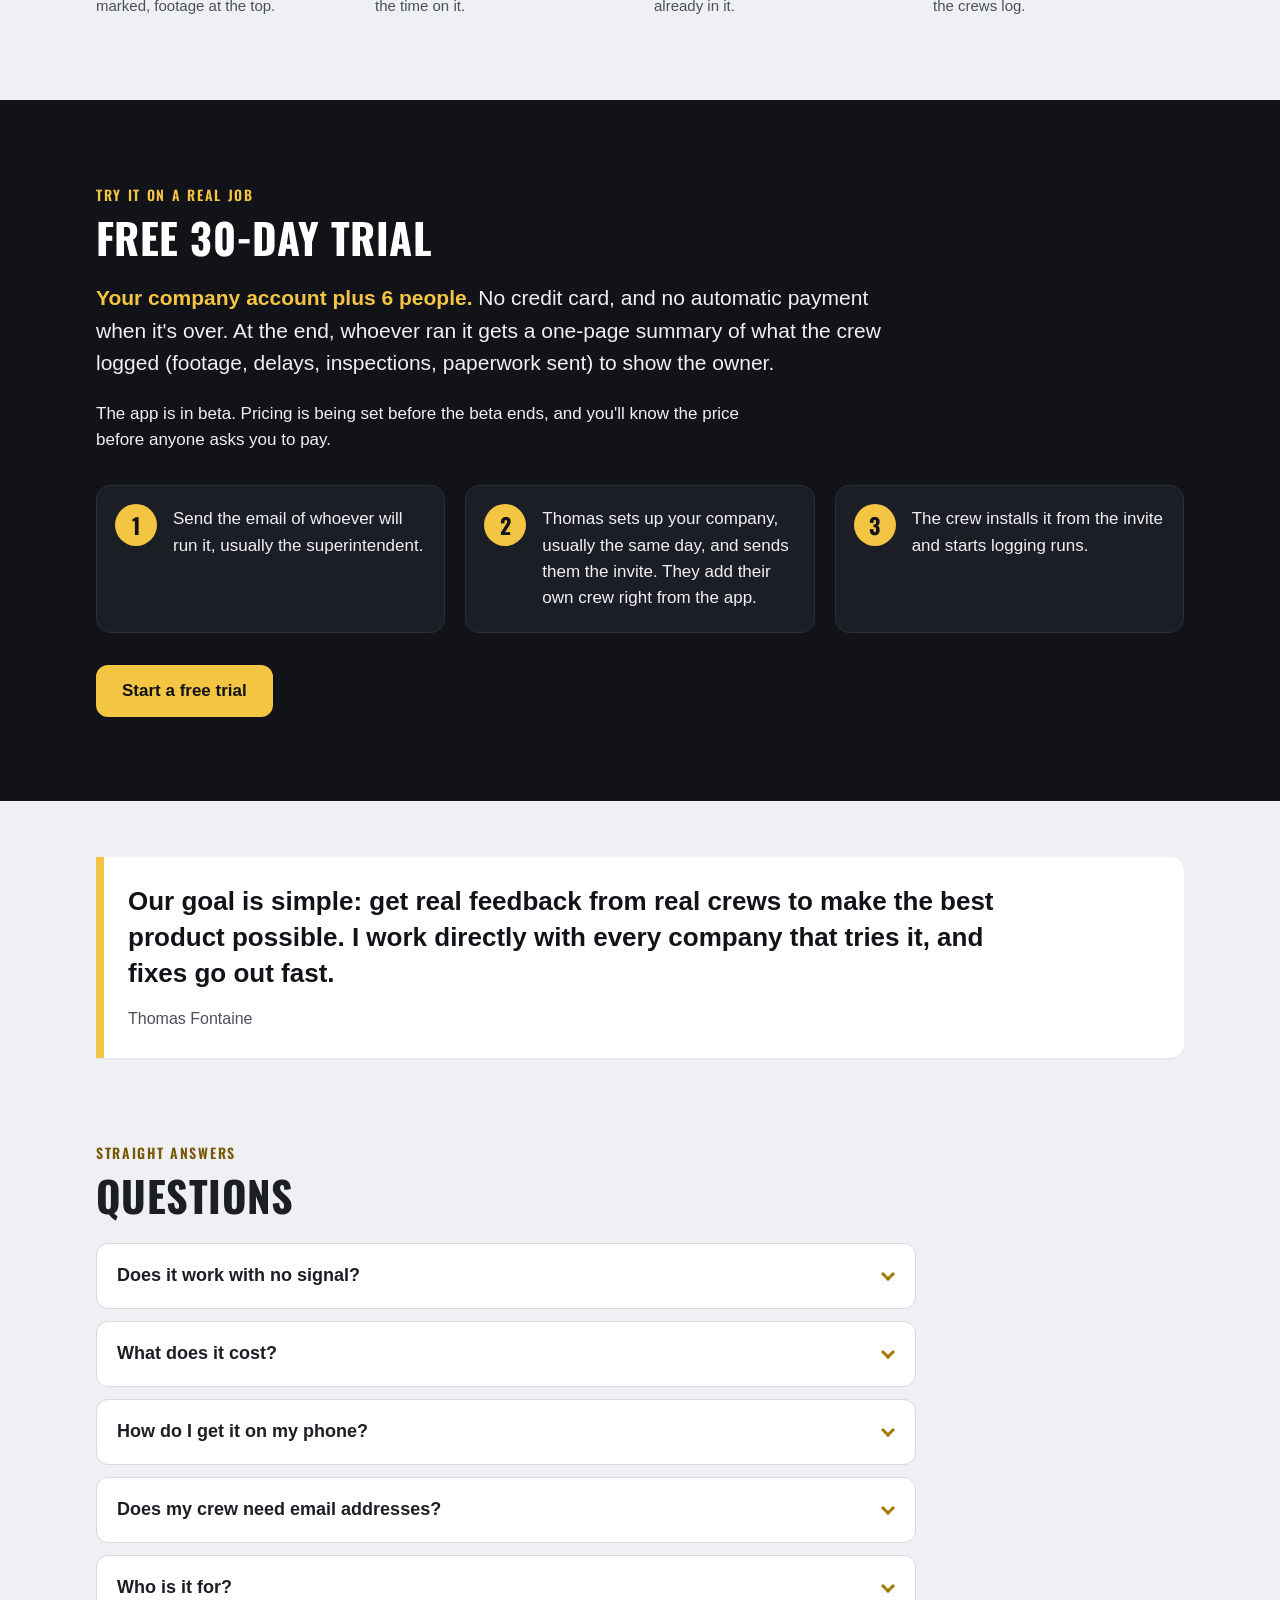
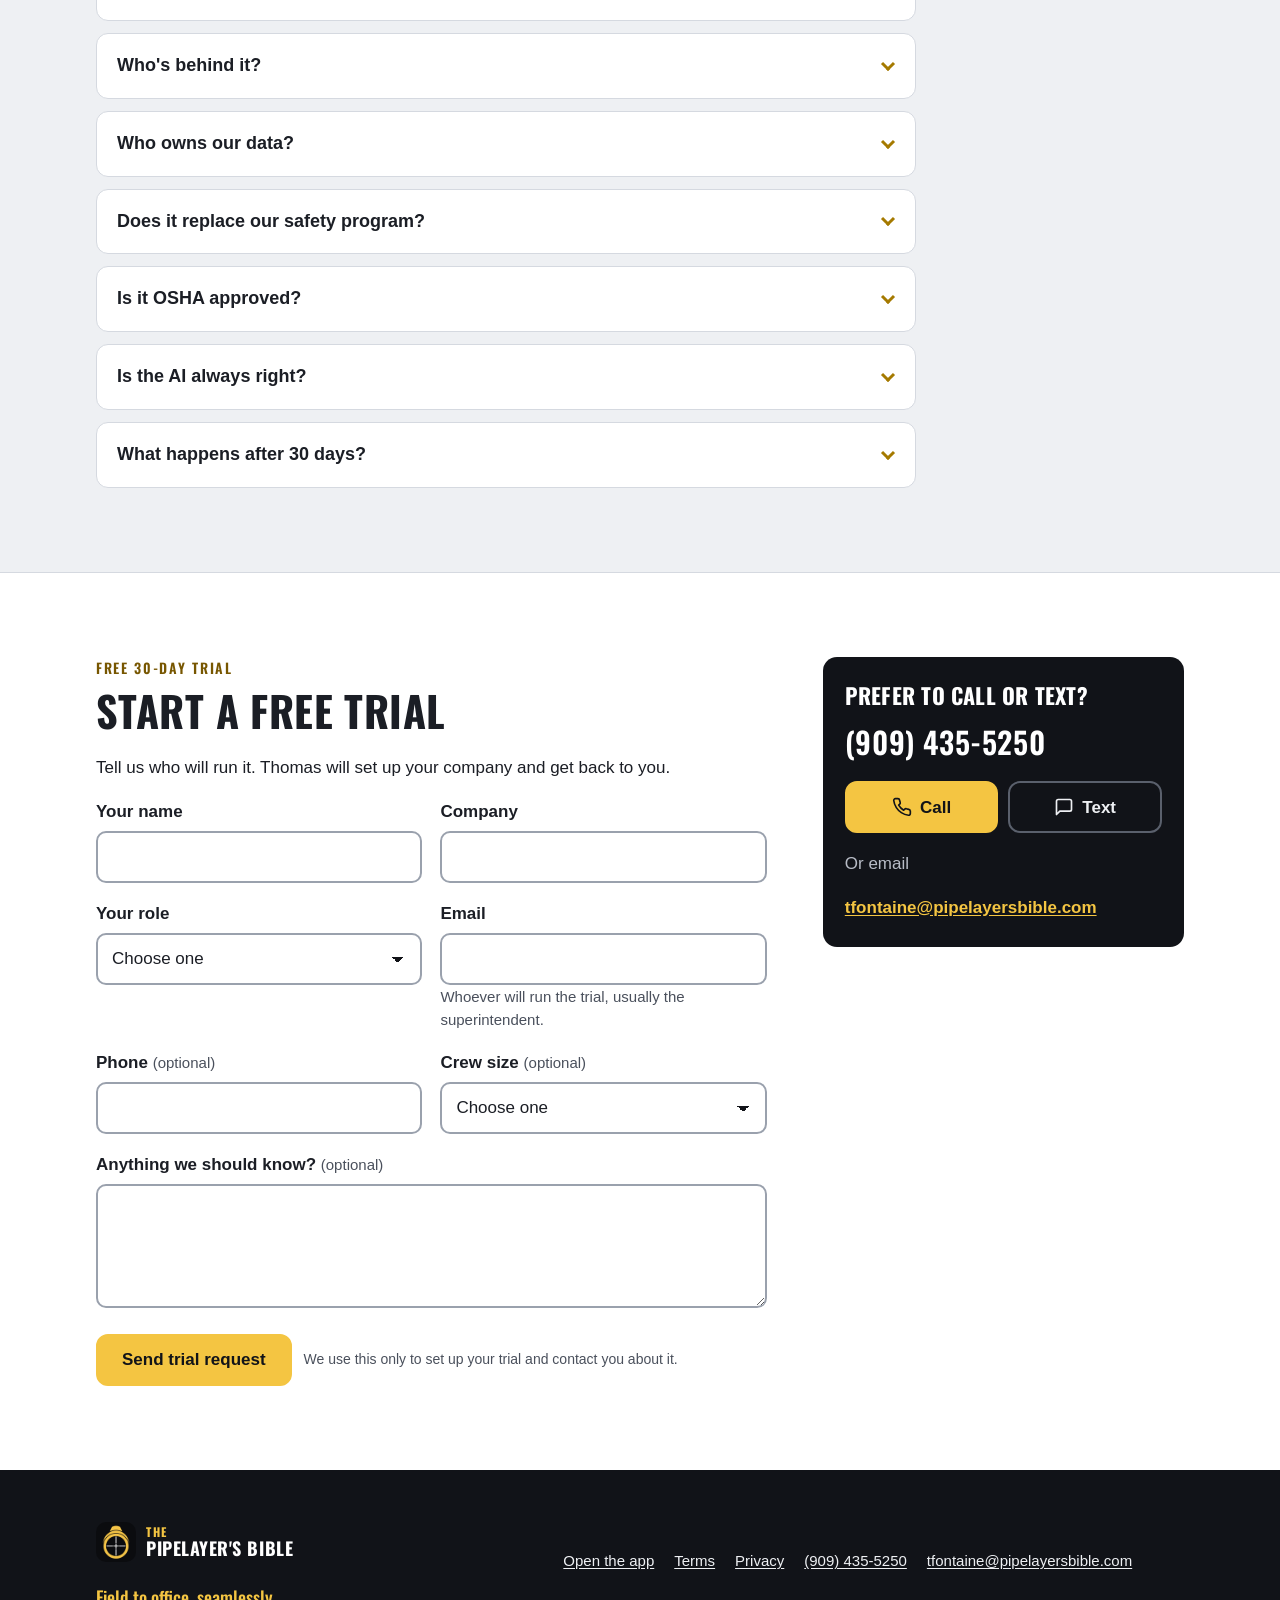
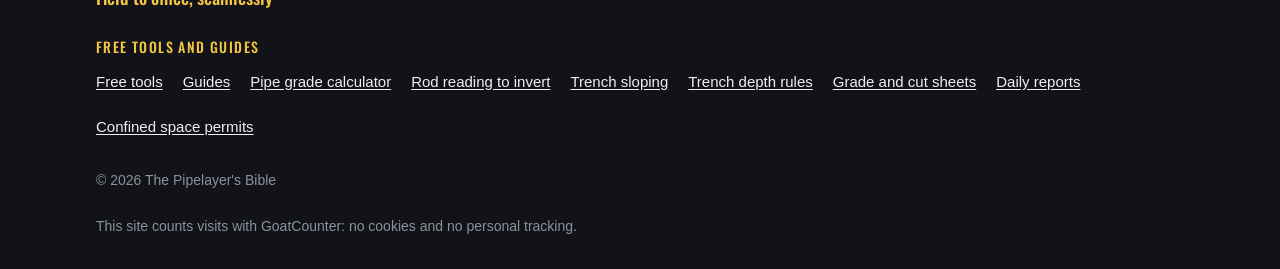
==== commit 10719456: "Answer visitor questions and apply legal wording fixes Home: hero says what the app does, quick-answ" ====
--- a/index.html
+++ b/index.html
@@ -114,6 +114,19 @@
   .hero-phone{display:block;justify-self:center;width:280px}
 }
 
+@media (max-width:519px){.hero-logo{width:60px;height:60px;border-radius:15px;margin-bottom:16px}.hero-sub{margin-bottom:22px}}
+/* quick answers */
+.sr{position:absolute;width:1px;height:1px;overflow:hidden;clip:rect(0 0 0 0);white-space:nowrap}
+.quick{padding:26px 0;background:var(--card);border-bottom:1px solid var(--rule)}
+.quick dl{margin:0;display:grid;gap:16px}
+.quick dl>div{border-left:4px solid var(--yellow);padding:2px 0 2px 14px}
+.quick dt{font-family:var(--head);font-weight:600;text-transform:uppercase;letter-spacing:.1em;font-size:14px;color:var(--brand);margin:0 0 2px}
+.quick dd{margin:0;font-size:16px;line-height:1.45}
+.quick dd a{display:inline-block;padding:8px 0;margin:-8px 0;font-weight:700}
+@media (min-width:640px){.quick dl{grid-template-columns:repeat(2,1fr);gap:20px 28px}}
+@media (min-width:1000px){.quick dl{grid-template-columns:repeat(5,1fr);gap:20px}}
+.faq details{scroll-margin-top:16px}
+
 /* story */
 .story .wrap{display:grid;gap:24px}
 .story h2{max-width:20em}
@@ -240,7 +253,20 @@
    "url": "https://pipelayersbible.com/",
    "logo": "https://pipelayersbible.com/img/logo-192.png",
    "telephone": "+1-909-435-5250",
-   "email": "tfontaine@pipelayersbible.com"
+   "email": "tfontaine@pipelayersbible.com",
+   "founder": {
+    "@type": "Person",
+    "name": "Thomas Fontaine",
+    "jobTitle": "Underground foreman"
+   },
+   "contactPoint": {
+    "@type": "ContactPoint",
+    "telephone": "+1-909-435-5250",
+    "email": "tfontaine@pipelayersbible.com",
+    "contactType": "sales and support",
+    "areaServed": "US",
+    "availableLanguage": "English"
+   }
   },
   {
    "@type": "WebSite",
@@ -259,7 +285,7 @@
    "url": "https://app.pipelayersbible.com",
    "applicationCategory": "BusinessApplication",
    "operatingSystem": "iOS, Android (web app)",
-   "description": "A phone app built for underground pipe crews. It works with no signal and puts the day's work in front of the foreman and the office without anyone retyping it.",
+   "description": "A phone app built for underground pipe crews: grade sheets, delay logs, confined space permits and daily reports. It works with no signal and puts the day's work in front of the foreman and the office without anyone retyping it.",
    "image": "https://pipelayersbible.com/img/og-share.png",
    "screenshot": [
     "https://pipelayersbible.com/img/shot-grade-sheet.webp",
@@ -290,10 +316,42 @@
     },
     {
      "@type": "Question",
-     "name": "What phones does it work on?",
-     "acceptedAnswer": {
-      "@type": "Answer",
-      "text": "iPhone and Android. It runs in the phone's browser, and you add it to the home screen so it opens like any other app. No app store needed. The first time, open it and sign in where there's signal."
+     "name": "What does it cost?",
+     "acceptedAnswer": {
+      "@type": "Answer",
+      "text": "The trial is free for 30 days: your company account plus 6 people, with no credit card. The app is in beta, and pricing is being set before the beta ends. You'll know the price before anyone asks you to pay, and nothing is charged automatically. The calculators and guides on this site are free, with no account."
+     }
+    },
+    {
+     "@type": "Question",
+     "name": "How do I get it on my phone?",
+     "acceptedAnswer": {
+      "@type": "Answer",
+      "text": "It works on iPhone and Android and it isn't in the app store. Ask for a trial and Thomas sets up your company and emails an invite to whoever will run it. They open the link, choose a password, and add the crew from the app. The app then shows how to put it on the home screen so it opens like any other app. On an iPhone: open it in Safari, tap Share, then Add to Home Screen. On Android: tap Install App in Chrome. Do this the first time where there's signal."
+     }
+    },
+    {
+     "@type": "Question",
+     "name": "Does my crew need email addresses?",
+     "acceptedAnswer": {
+      "@type": "Answer",
+      "text": "No. The office or a foreman can text a join link to a foreman or pipelayer. He taps it, agrees to the Terms and he's on the crew, with no email and no password. A link works once and lasts 24 hours."
+     }
+    },
+    {
+     "@type": "Question",
+     "name": "Who is it for?",
+     "acceptedAnswer": {
+      "@type": "Answer",
+      "text": "Crews that put sewer, storm drain and water pipe in the ground, and the people they report to. The pipelayer gets the grade sheet, check shots, the delay log and the permit. The foreman gets his crew's progress and a daily report that's already filled in. The superintendent, PM and office get every job, every signed report and the run records. See grade and cut sheets, daily reports and confined space permits."
+     }
+    },
+    {
+     "@type": "Question",
+     "name": "Who's behind it?",
+     "acceptedAnswer": {
+      "@type": "Answer",
+      "text": "Thomas Fontaine, an underground foreman with 12 years in underground construction. He built it and he's the one who answers: call or text (909) 435-5250 or email tfontaine@pipelayersbible.com."
      }
     },
     {
@@ -310,6 +368,14 @@
      "acceptedAnswer": {
       "@type": "Answer",
       "text": "No. The confined space permit form records what your crew enters. It doesn't replace your safety program, your air monitor, training or your competent person. The emergency button opens the phone's dialer to the number on the permit; someone still makes the call, and it needs signal."
+     }
+    },
+    {
+     "@type": "Question",
+     "name": "Is it OSHA approved?",
+     "acceptedAnswer": {
+      "@type": "Answer",
+      "text": "No, and nothing is: OSHA doesn't approve or certify apps. The permit form is built around the permit items in federal OSHA 29 CFR 1926.1206, and the trench calculator does the arithmetic on OSHA's Table B-1. Your state may be stricter than federal OSHA. Your competent person and your company's program decide what's safe and what's required."
      }
     },
     {
@@ -358,19 +424,32 @@
         <img class="hero-logo" src="/img/logo-192.png" width="88" height="88" alt="The Pipelayer's Bible logo: a gold scope crosshair on black">
         <h1 id="hero-title">The Pipelayer's <span>Bible</span></h1>
         <p class="tagline">Field to office, seamlessly</p>
-        <p class="hero-sub">A phone app built for underground pipe crews. It works with no signal and puts the day's work in front of the foreman and the office without anyone retyping it.</p>
+        <p class="hero-sub">A phone app built for underground pipe crews: grade sheets, delay logs, confined space permits and daily reports. It works with no signal and puts the day's work in front of the foreman and the office without anyone retyping it.</p>
         <div class="hero-ctas">
           <a class="btn btn-primary" href="#start">Start a free trial</a>
           <a class="btn btn-ghost" href="https://app.pipelayersbible.com">Open the app
             <svg viewBox="0 0 24 24" fill="none" stroke="currentColor" stroke-width="2.2" stroke-linecap="round" stroke-linejoin="round" aria-hidden="true"><path d="M7 17 17 7M9 7h8v8"/></svg></a>
         </div>
-        <p class="hero-note">30 days free for your company and 6 people. No credit card.</p>
+        <p class="hero-note">30 days free for your company and 6 people. No credit card. Built by an underground foreman.</p>
       </div>
       <div class="hero-phone phone">
-        <img src="/img/shot-office-busy.webp" width="560" height="1212" loading="lazy" decoding="async" alt="Company Home in the app for an example company: 4 active runs and 1 active permit live now, 5 daily reports signed today, 3 delays and extra work, and 5 jobs underway starting with Main St Sewer Replacement">
+        <img src="/img/shot-office-busy.webp" width="560" height="1212" loading="lazy" decoding="async" alt="Company Home in the app for an example company: 4 active runs and 1 active permit under Live now, 5 daily reports signed today, 3 delays and extra work, and 5 jobs underway starting with Main St Sewer Replacement">
       </div>
     </div>
     <div class="stripe" aria-hidden="true"></div>
+  </section>
+
+  <section class="quick" aria-labelledby="quick-title">
+    <div class="wrap">
+      <h2 id="quick-title" class="sr">Quick answers</h2>
+      <dl>
+        <div><dt>Who it's for</dt><dd>Sewer, storm drain and water crews: pipelayers, foremen, superintendents and the office.</dd></div>
+        <div><dt>What it costs</dt><dd>Free for 30 days, no card. Pricing is being set before the beta ends. <a href="#q-cost">More</a></dd></div>
+        <div><dt>Getting it</dt><dd>iPhone and Android, no app store. It installs from an invite link. <a href="#q-phone">How</a></dd></div>
+        <div><dt>No signal</dt><dd>Runs, calculators and permits work offline and send later. <a href="#q-signal">Details</a></dd></div>
+        <div><dt>Who built it</dt><dd>Thomas Fontaine, an underground foreman. Call or text <a href="tel:+19094355250">(909) 435-5250</a>.</dd></div>
+      </dl>
+    </div>
   </section>
 
   <section class="story" aria-labelledby="story-title">
@@ -380,7 +459,7 @@
         <h2 id="story-title">12 years of underground experience went into building this program.</h2>
       </div>
       <div>
-        <p class="story-body">Thomas Fontaine has spent 12 years in underground construction. He built The Pipelayer's Bible for the things he saw on job after job: grade worked out by hand in the trench, delays nobody wrote down until the end of the day, and a daily report typed up again at night from memory. The app keeps that work on the phone where it happens and sends it to the foreman and the office when there's signal. It's built in the field, for the field, and it keeps getting better every time a crew says what's wrong with it.</p>
+        <p class="story-body">Thomas Fontaine is an underground foreman with 12 years in underground construction. He built The Pipelayer's Bible for the things he saw on job after job: grade worked out by hand in the trench, delays nobody wrote down until the end of the day, and a daily report typed up again at night from memory. The app keeps that work on the phone where it happens and sends it to the foreman and the office when there's signal. It's built in the field, for the field, and it keeps getting better every time a crew says what's wrong with it.</p>
         <p class="story-sign">Thomas Fontaine</p>
       </div>
     </div>
@@ -397,10 +476,10 @@
             <h3 id="r-pl">Pipelayer</h3>
           </div>
           <ul>
-            <li>Calculates pipe grades from survey stake photos or manually entered survey data</li>
+            <li>Works out pipe grades from survey stake photos (read by AI, then checked by you) or from numbers you enter</li>
             <li>Check shots, footage, slope and pipe info at a glance</li>
             <li>Time-stamped delay log: utility conflict, inspector, weather, equipment down, material, survey/stakes, traffic control</li>
-            <li>Confined space permits and entry log, with a one-tap emergency call</li>
+            <li>Confined space permits and entry log, with an emergency button that opens the phone's dialer</li>
             <li>Calculators for trenching, grade, materials and more</li>
             <li>Built-in AI assistant for civil work questions on the job</li>
           </ul>
@@ -412,10 +491,10 @@
           </div>
           <ul>
             <li>Full access to all pipelayer features</li>
-            <li>Sees his crew's run progress live</li>
+            <li>Sees his crew's run progress as their phones send it</li>
             <li>Daily reports filled in automatically from the day's work</li>
             <li>Field tickets with photo upload</li>
-            <li>Warnings when an 811 ticket is nearly expired</li>
+            <li>Warnings when an 811 ticket is nearly expired, in states where the ticket life is set by law</li>
             <li>Extra work documentation</li>
             <li>Built-in AI assistant for civil work questions on the job</li>
           </ul>
@@ -427,11 +506,11 @@
           </div>
           <ul>
             <li>Material takeoffs from your plan sets <span class="addon">add-on</span></li>
-            <li>A PDF of every run, time-stamped at every point</li>
-            <li>A sealed original of each run PDF, so any later change would show</li>
+            <li>A PDF of every run, with the phone's time at every point</li>
+            <li>A sealed original of each run PDF, so a later change to that file would show</li>
             <li>Signed daily reports with production from every job and every crew</li>
-            <li>Search and export every record</li>
-            <li>Built-in AI for civil work questions, crew management and your company's data</li>
+            <li>Search your records and export runs, daily reports and permits</li>
+            <li>Built-in AI for civil work questions and for questions about your company's own numbers</li>
           </ul>
         </article>
       </div>
@@ -470,9 +549,10 @@
       <p class="eyebrow">Try it on a real job</p>
       <h2 id="trial-title">Free 30-day trial</h2>
       <p class="trial-lead"><strong>Your company account plus 6 people.</strong> No credit card, and no automatic payment when it's over. At the end, whoever ran it gets a one-page summary of what the crew logged (footage, delays, inspections, paperwork sent) to show the owner.</p>
+      <p class="trial-lead" style="font-size:17px">The app is in beta. Pricing is being set before the beta ends, and you'll know the price before anyone asks you to pay.</p>
       <ol class="steps">
         <li>Send the email of whoever will run it, usually the superintendent.</li>
-        <li>Thomas sets up your company the same day and sends them the invite. They add their own crew right from the app.</li>
+        <li>Thomas sets up your company, usually the same day, and sends them the invite. They add their own crew right from the app.</li>
         <li>The crew installs it from the invite and starts logging runs.</li>
       </ol>
       <a class="btn btn-primary" href="#start">Start a free trial</a>
@@ -493,14 +573,33 @@
       <p class="eyebrow">Straight answers</p>
       <h2 id="faq-title">Questions</h2>
       <div class="faq-list">
-        <details>
+        <details id="q-signal">
           <summary>Does it work with no signal?</summary>
           <div class="ans"><p>Yes. Runs, calculators and permits work with no signal. Records save on the phone and send when signal is back.</p>
           <p>The AI features, signing in and anything shared with the office need signal, and until a record has sent, the only copy is on that phone.</p></div>
         </details>
+        <details id="q-cost">
+          <summary>What does it cost?</summary>
+          <div class="ans"><p>The trial is free for 30 days: your company account plus 6 people, with no credit card. The app is in beta, and pricing is being set before the beta ends. You'll know the price before anyone asks you to pay, and nothing is charged automatically.</p>
+          <p>The <a href="/tools/">calculators</a> and <a href="/guides/">guides</a> on this site are free, with no account.</p></div>
+        </details>
+        <details id="q-phone">
+          <summary>How do I get it on my phone?</summary>
+          <div class="ans"><p>It works on iPhone and Android and it isn't in the app store. <a href="#start">Ask for a trial</a> and Thomas sets up your company and emails an invite to whoever will run it. They open the link, choose a password, and add the crew from the app.</p>
+          <p>The app then shows how to put it on the home screen so it opens like any other app. On an iPhone: open it in Safari, tap Share, then Add to Home Screen. On Android: tap Install App in Chrome. Do this the first time where there's signal.</p></div>
+        </details>
         <details>
-          <summary>What phones does it work on?</summary>
-          <div class="ans"><p>iPhone and Android. It runs in the phone's browser, and you add it to the home screen so it opens like any other app. No app store needed. The first time, open it and sign in where there's signal.</p></div>
+          <summary>Does my crew need email addresses?</summary>
+          <div class="ans"><p>No. The office or a foreman can text a join link to a foreman or pipelayer. He taps it, agrees to the Terms and he's on the crew, with no email and no password. A link works once and lasts 24 hours.</p></div>
+        </details>
+        <details>
+          <summary>Who is it for?</summary>
+          <div class="ans"><p>Crews that put sewer, storm drain and water pipe in the ground, and the people they report to. The pipelayer gets the grade sheet, check shots, the delay log and the permit. The foreman gets his crew's progress and a daily report that's already filled in. The superintendent, PM and office get every job, every signed report and the run records.</p>
+          <p>See <a href="/grade-and-cut-sheet-app/">grade and cut sheets</a>, <a href="/daily-reports-for-underground-crews/">daily reports</a> and <a href="/confined-space-permit-app/">confined space permits</a>.</p></div>
+        </details>
+        <details>
+          <summary>Who's behind it?</summary>
+          <div class="ans"><p>Thomas Fontaine, an underground foreman with 12 years in underground construction. He built it and he's the one who answers: call or text <a href="tel:+19094355250">(909) 435-5250</a> or email <a href="mailto:tfontaine@pipelayersbible.com">tfontaine@pipelayersbible.com</a>.</p></div>
         </details>
         <details>
           <summary>Who owns our data?</summary>
@@ -510,6 +609,10 @@
         <details>
           <summary>Does it replace our safety program?</summary>
           <div class="ans"><p>No. The confined space permit form records what your crew enters. It doesn't replace your safety program, your air monitor, training or your competent person. The emergency button opens the phone's dialer to the number on the permit; someone still makes the call, and it needs signal.</p></div>
+        </details>
+        <details>
+          <summary>Is it OSHA approved?</summary>
+          <div class="ans"><p>No, and nothing is: OSHA doesn't approve or certify apps. The permit form is built around the permit items in federal OSHA 29 CFR 1926.1206, and the trench calculator does the arithmetic on OSHA's Table B-1. Your state may be stricter than federal OSHA. Your competent person and your company's program decide what's safe and what's required.</p></div>
         </details>
         <details>
           <summary>Is the AI always right?</summary>
@@ -635,7 +738,9 @@
         <li><a href="/tools/">Free tools</a></li>
         <li><a href="/guides/">Guides</a></li>
         <li><a href="/tools/pipe-grade-calculator/">Pipe grade calculator</a></li>
+        <li><a href="/tools/rod-reading-to-invert/">Rod reading to invert</a></li>
         <li><a href="/tools/trench-sloping/">Trench sloping</a></li>
+        <li><a href="/guides/trench-depth-rules/">Trench depth rules</a></li>
         <li><a href="/grade-and-cut-sheet-app/">Grade and cut sheets</a></li>
         <li><a href="/daily-reports-for-underground-crews/">Daily reports</a></li>
         <li><a href="/confined-space-permit-app/">Confined space permits</a></li>
@@ -646,6 +751,13 @@
   </div>
 </footer>
 
+<script>
+(function () {
+  // a link to a question (#q-cost and the like) opens that question
+  function openQ() { var id = location.hash.slice(1), el = id && document.getElementById(id); if (el && el.tagName === 'DETAILS') { el.open = true; el.scrollIntoView(); } }
+  window.addEventListener('hashchange', openQ); openQ();
+})();
+</script>
 <script>
 (function () {
   var form = document.getElementById('trial-form');
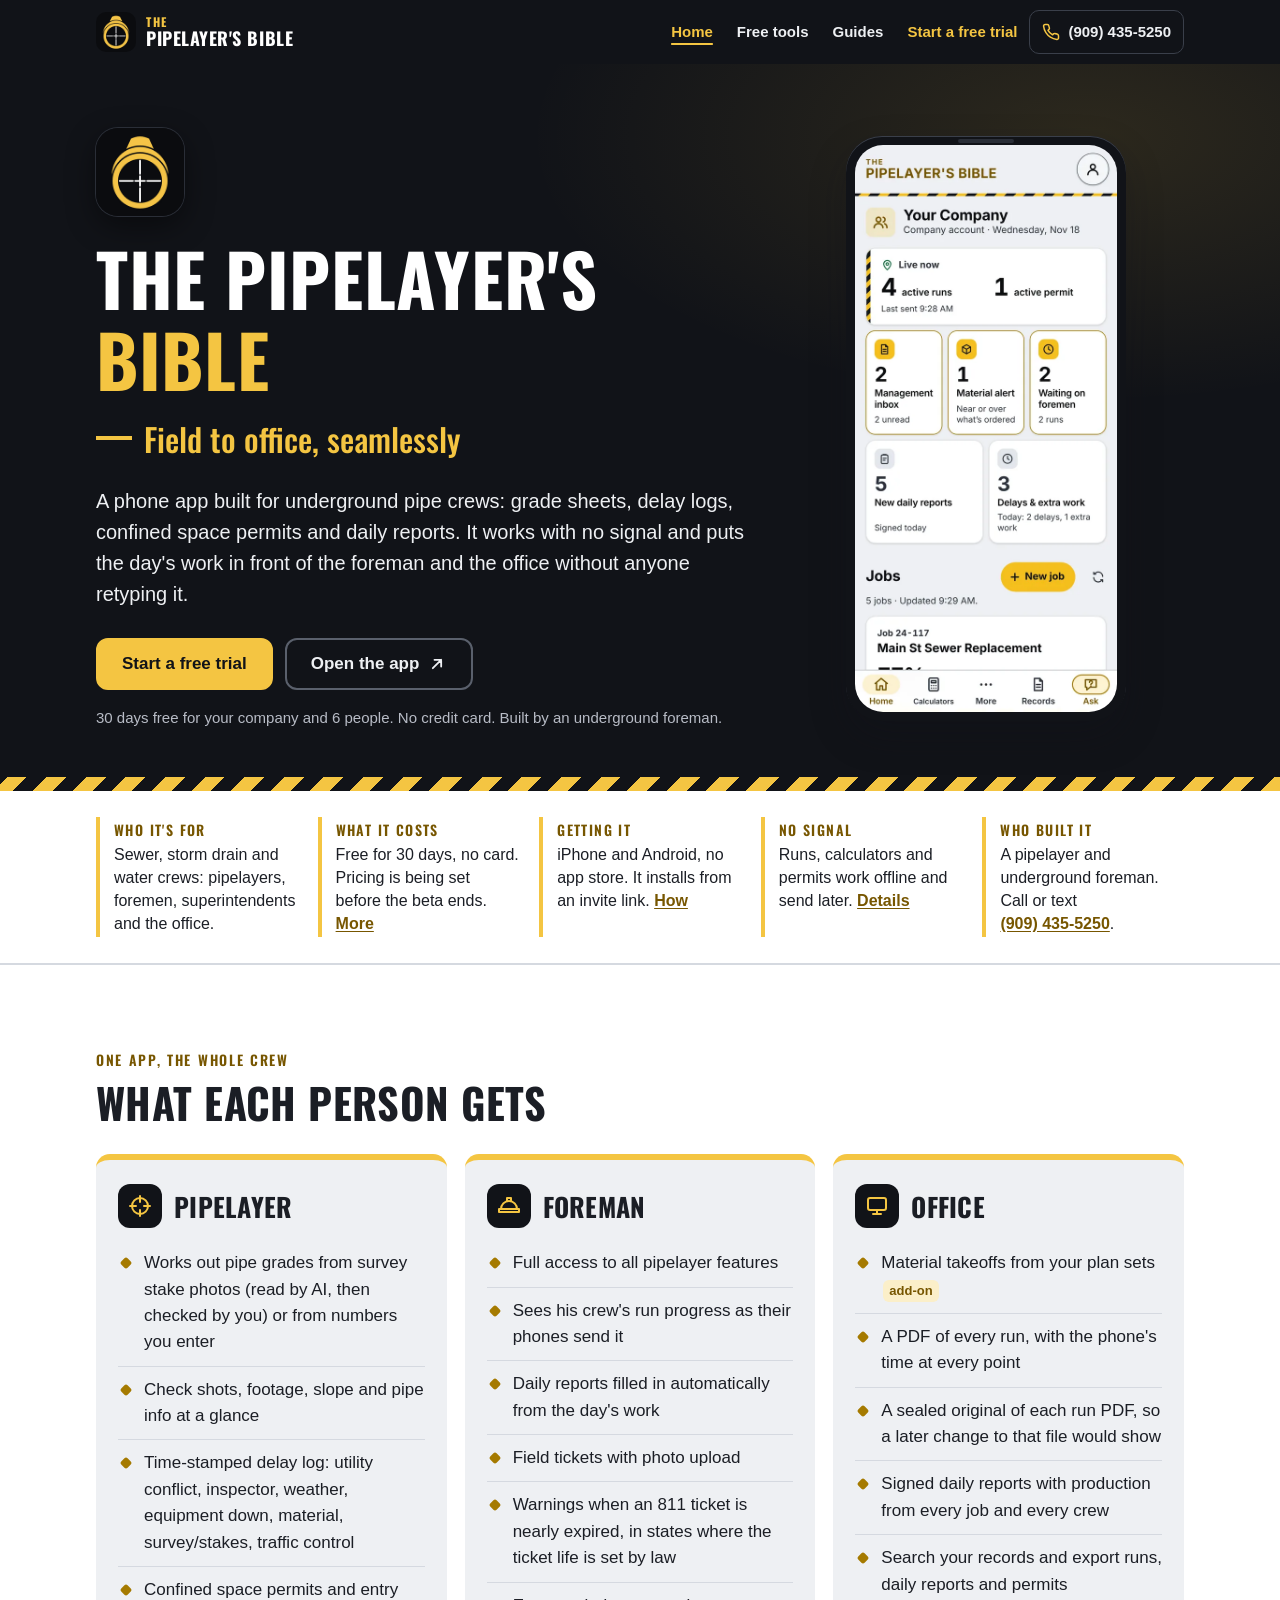
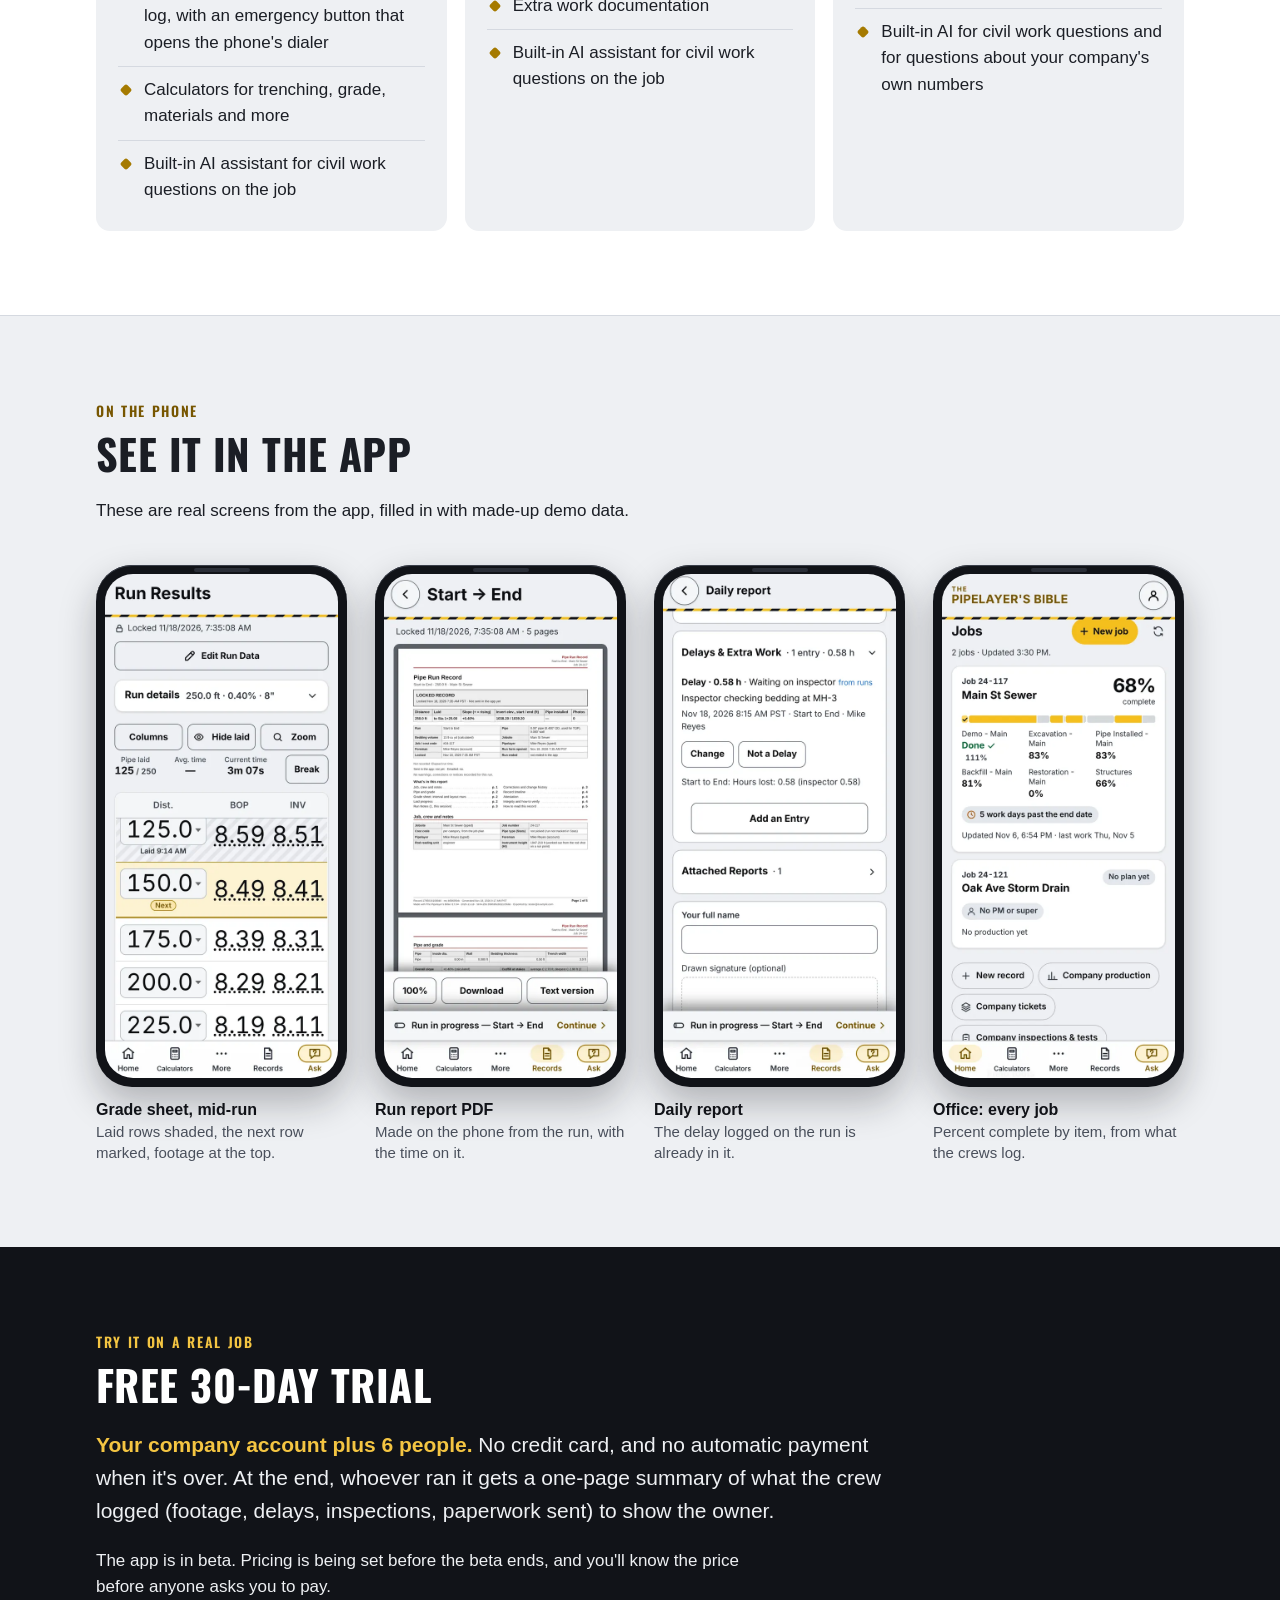
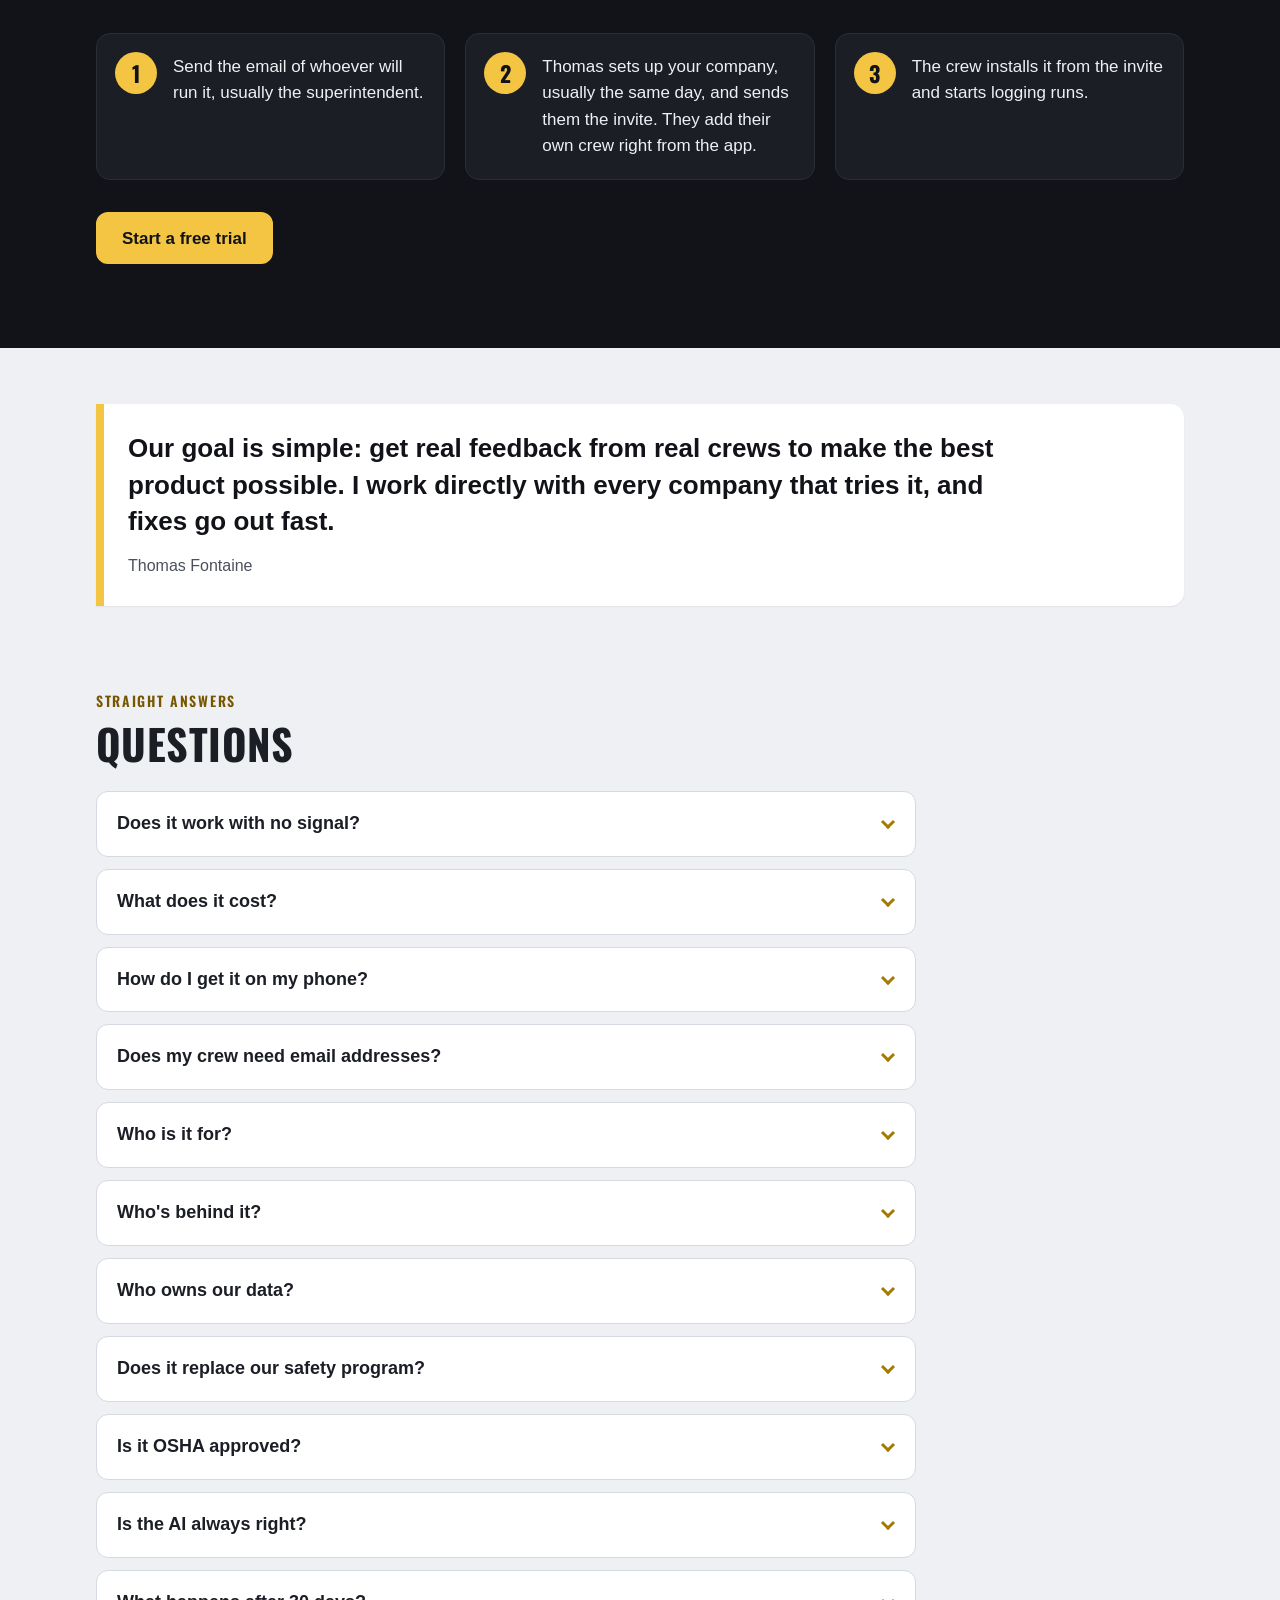
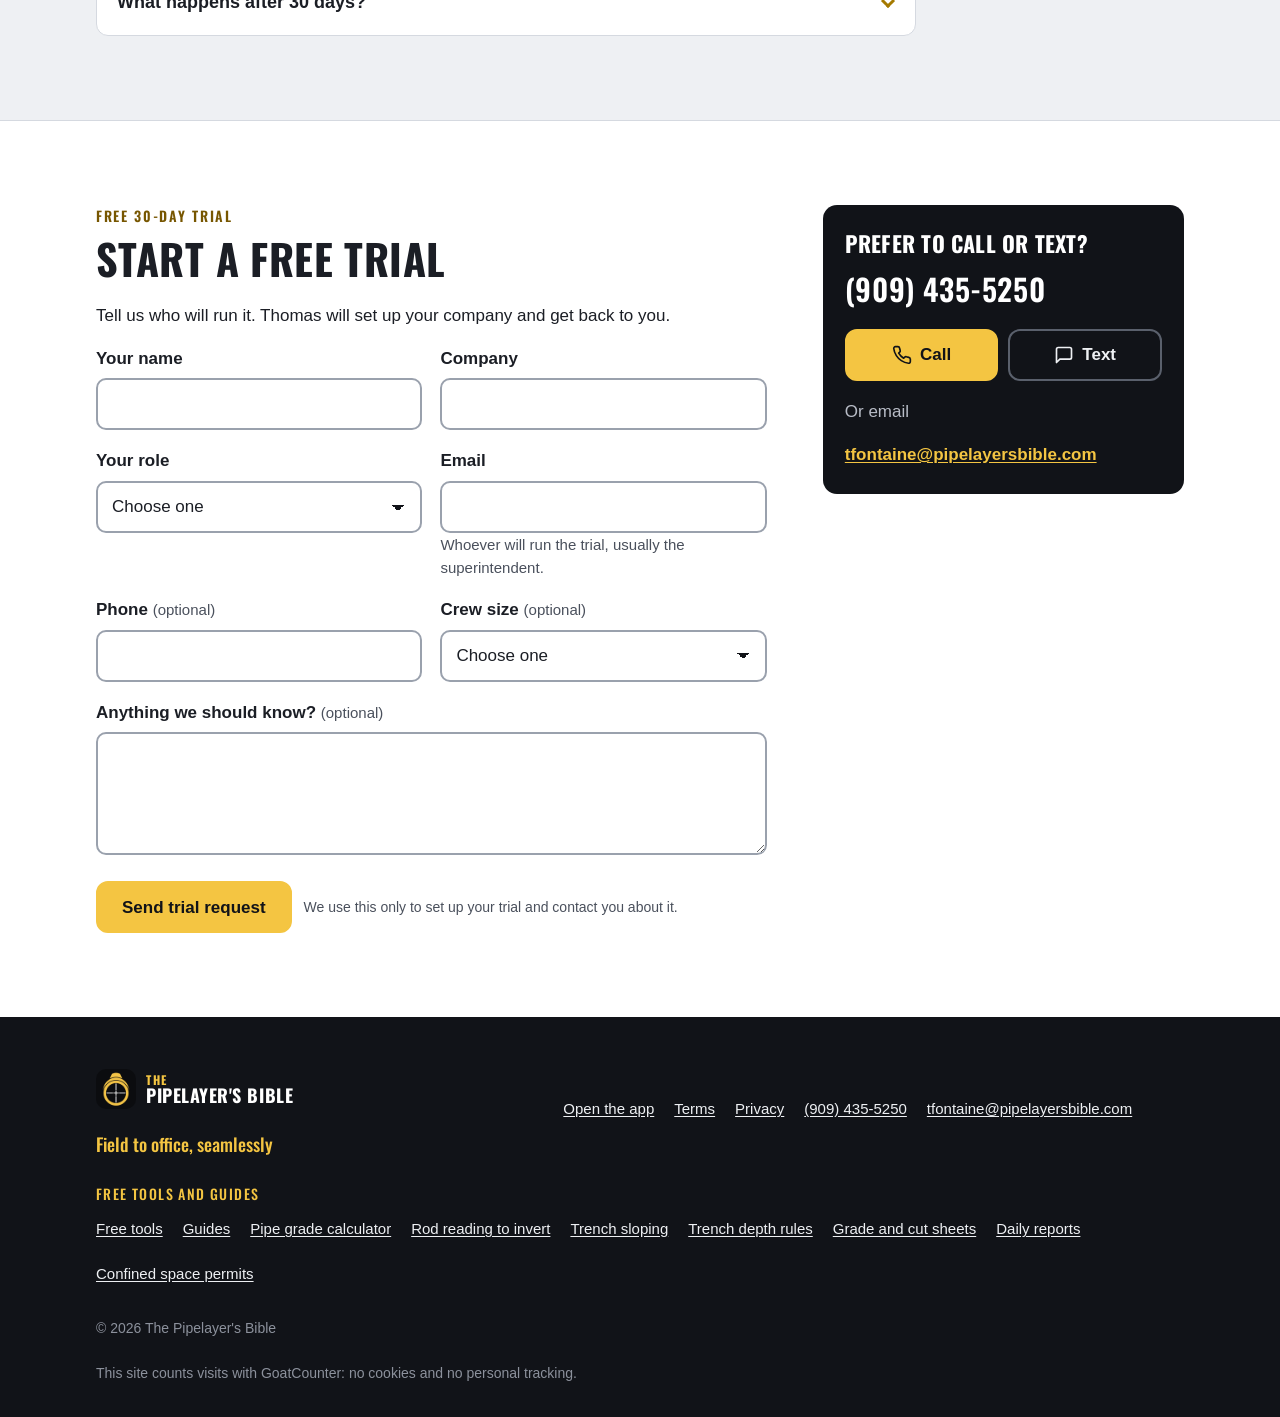
==== commit f13e713f: "Remove the founder story paragraph and the 12 years mention Who built it now reads: a pipelayer and " ====
--- a/index.html
+++ b/index.html
@@ -127,13 +127,6 @@
 @media (min-width:1000px){.quick dl{grid-template-columns:repeat(5,1fr);gap:20px}}
 .faq details{scroll-margin-top:16px}
 
-/* story */
-.story .wrap{display:grid;gap:24px}
-.story h2{max-width:20em}
-.story-body{font-size:18px;max-width:40em}
-.story-sign{font-weight:700;color:var(--ink);display:flex;align-items:center;gap:10px}
-.story-sign::before{content:"";width:28px;height:3px;background:var(--line)}
-@media (min-width:900px){.story .wrap{grid-template-columns:1fr 1.2fr;gap:56px;align-items:start}}
 
 /* roles */
 .roles{background:var(--card);border-top:1px solid var(--rule);border-bottom:1px solid var(--rule)}
@@ -257,7 +250,7 @@
    "founder": {
     "@type": "Person",
     "name": "Thomas Fontaine",
-    "jobTitle": "Underground foreman"
+    "jobTitle": "Pipelayer and underground foreman"
    },
    "contactPoint": {
     "@type": "ContactPoint",
@@ -351,7 +344,7 @@
      "name": "Who's behind it?",
      "acceptedAnswer": {
       "@type": "Answer",
-      "text": "Thomas Fontaine, an underground foreman with 12 years in underground construction. He built it and he's the one who answers: call or text (909) 435-5250 or email tfontaine@pipelayersbible.com."
+      "text": "A pipelayer and underground foreman built it, and he's the one who answers: call or text (909) 435-5250 or email tfontaine@pipelayersbible.com."
      }
     },
     {
@@ -447,21 +440,8 @@
         <div><dt>What it costs</dt><dd>Free for 30 days, no card. Pricing is being set before the beta ends. <a href="#q-cost">More</a></dd></div>
         <div><dt>Getting it</dt><dd>iPhone and Android, no app store. It installs from an invite link. <a href="#q-phone">How</a></dd></div>
         <div><dt>No signal</dt><dd>Runs, calculators and permits work offline and send later. <a href="#q-signal">Details</a></dd></div>
-        <div><dt>Who built it</dt><dd>Thomas Fontaine, an underground foreman. Call or text <a href="tel:+19094355250">(909) 435-5250</a>.</dd></div>
+        <div><dt>Who built it</dt><dd>A pipelayer and underground foreman. Call or text <a href="tel:+19094355250">(909) 435-5250</a>.</dd></div>
       </dl>
-    </div>
-  </section>
-
-  <section class="story" aria-labelledby="story-title">
-    <div class="wrap">
-      <div>
-        <p class="eyebrow">Why it exists</p>
-        <h2 id="story-title">12 years of underground experience went into building this program.</h2>
-      </div>
-      <div>
-        <p class="story-body">Thomas Fontaine is an underground foreman with 12 years in underground construction. He built The Pipelayer's Bible for the things he saw on job after job: grade worked out by hand in the trench, delays nobody wrote down until the end of the day, and a daily report typed up again at night from memory. The app keeps that work on the phone where it happens and sends it to the foreman and the office when there's signal. It's built in the field, for the field, and it keeps getting better every time a crew says what's wrong with it.</p>
-        <p class="story-sign">Thomas Fontaine</p>
-      </div>
     </div>
   </section>
 
@@ -599,7 +579,7 @@
         </details>
         <details>
           <summary>Who's behind it?</summary>
-          <div class="ans"><p>Thomas Fontaine, an underground foreman with 12 years in underground construction. He built it and he's the one who answers: call or text <a href="tel:+19094355250">(909) 435-5250</a> or email <a href="mailto:tfontaine@pipelayersbible.com">tfontaine@pipelayersbible.com</a>.</p></div>
+          <div class="ans"><p>A pipelayer and underground foreman built it, and he's the one who answers: call or text <a href="tel:+19094355250">(909) 435-5250</a> or email <a href="mailto:tfontaine@pipelayersbible.com">tfontaine@pipelayersbible.com</a>.</p></div>
         </details>
         <details>
           <summary>Who owns our data?</summary>
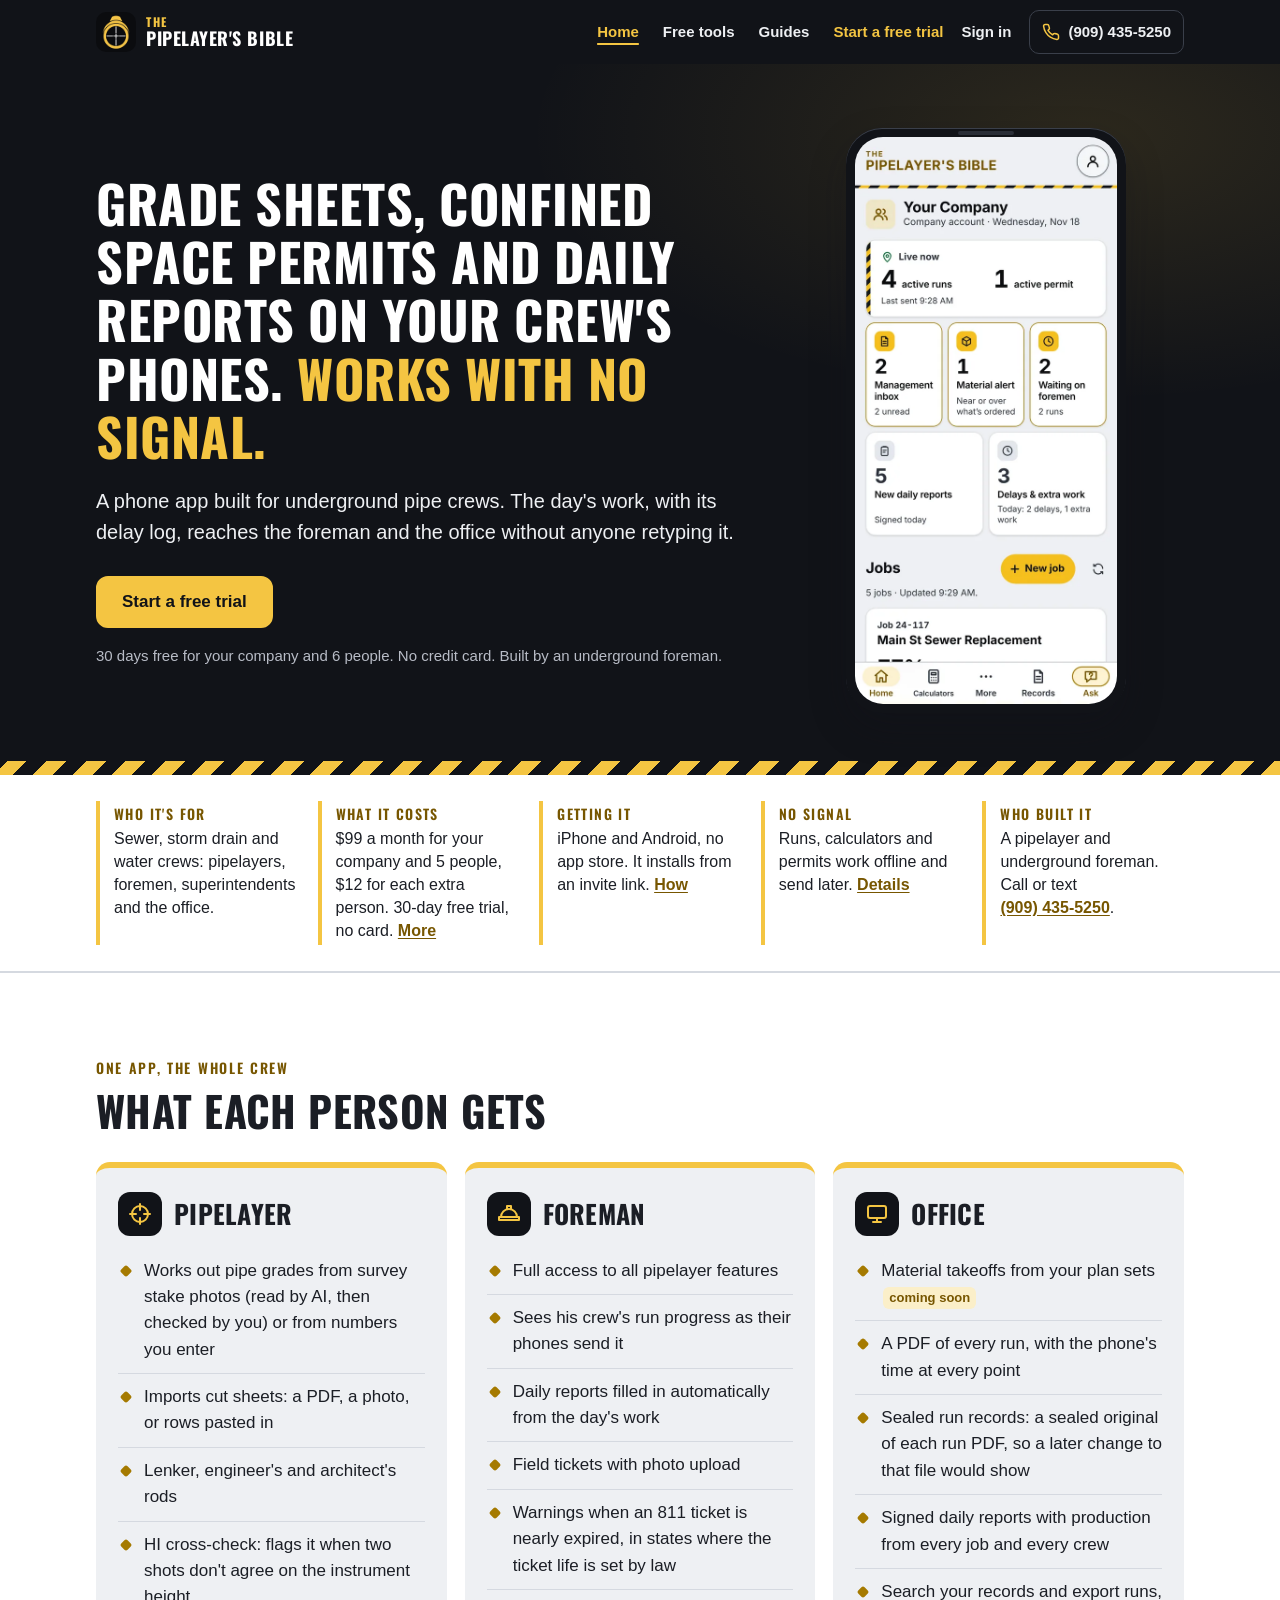
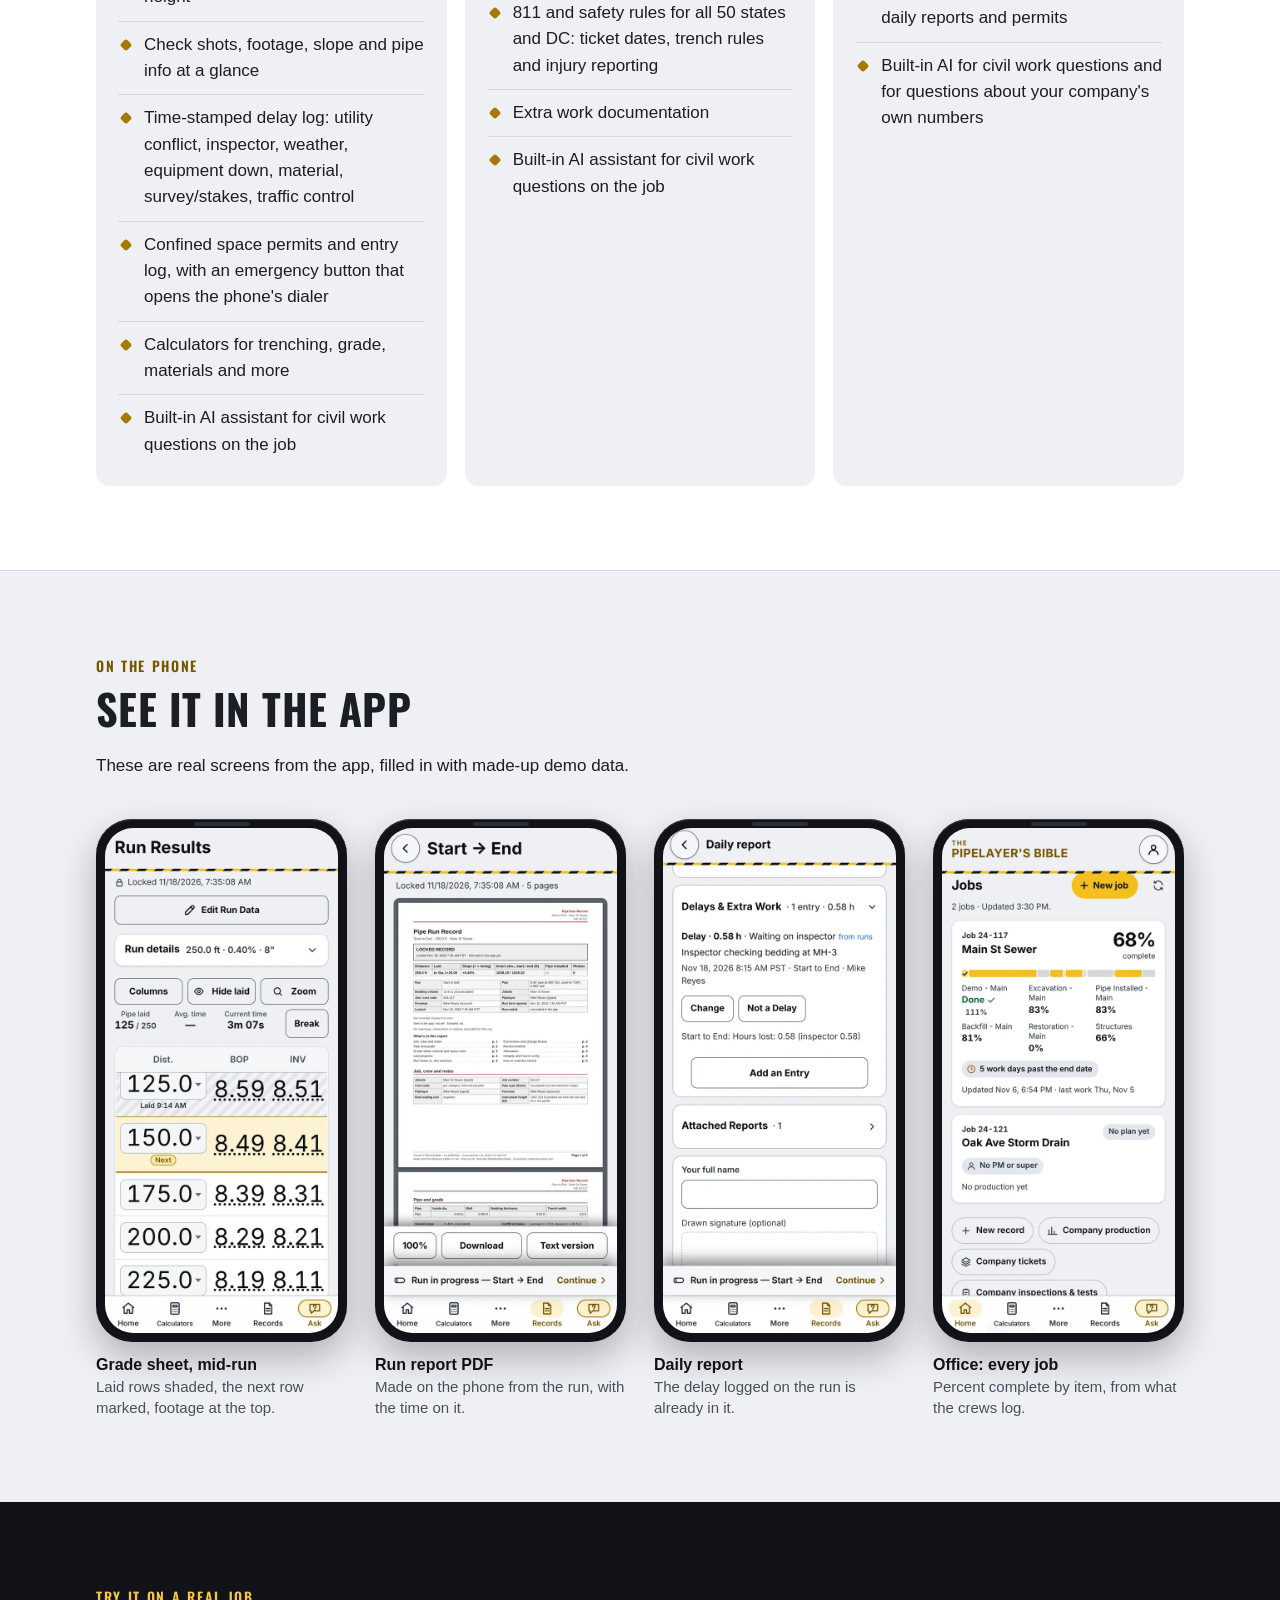
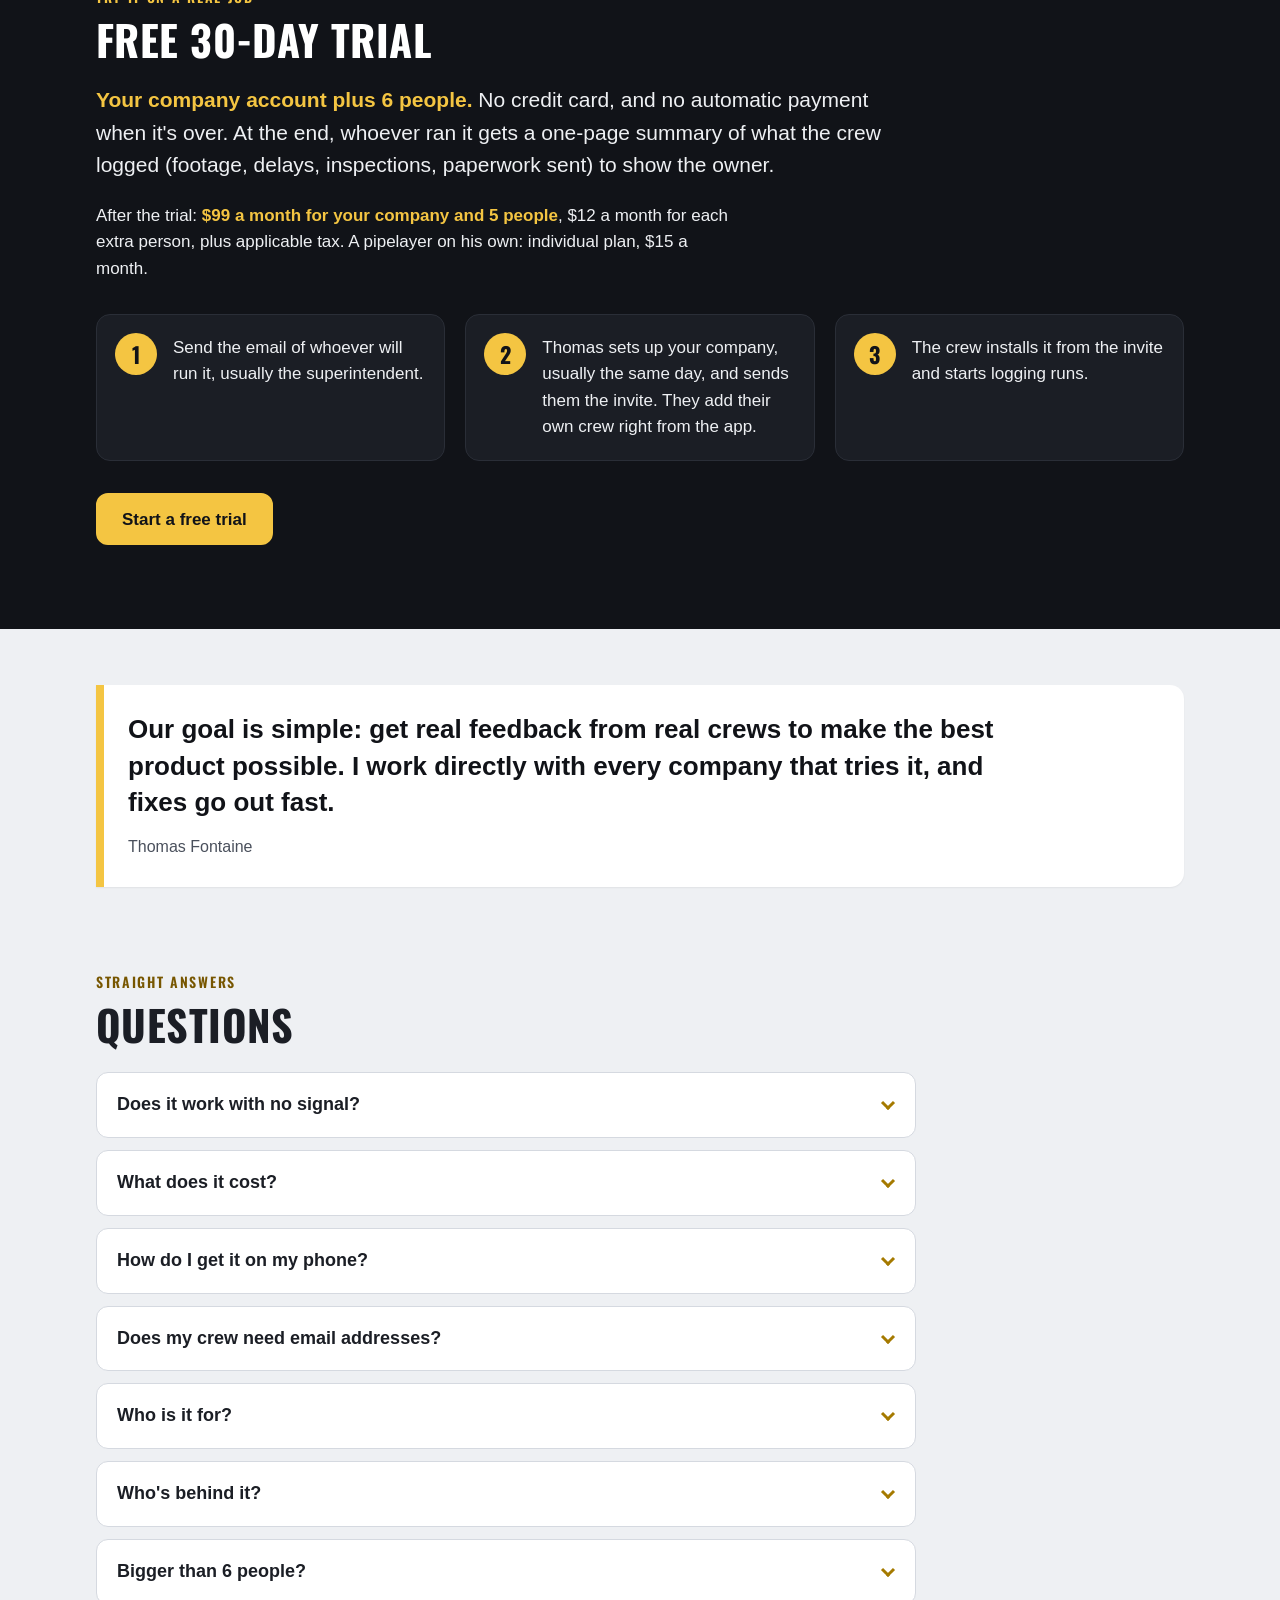
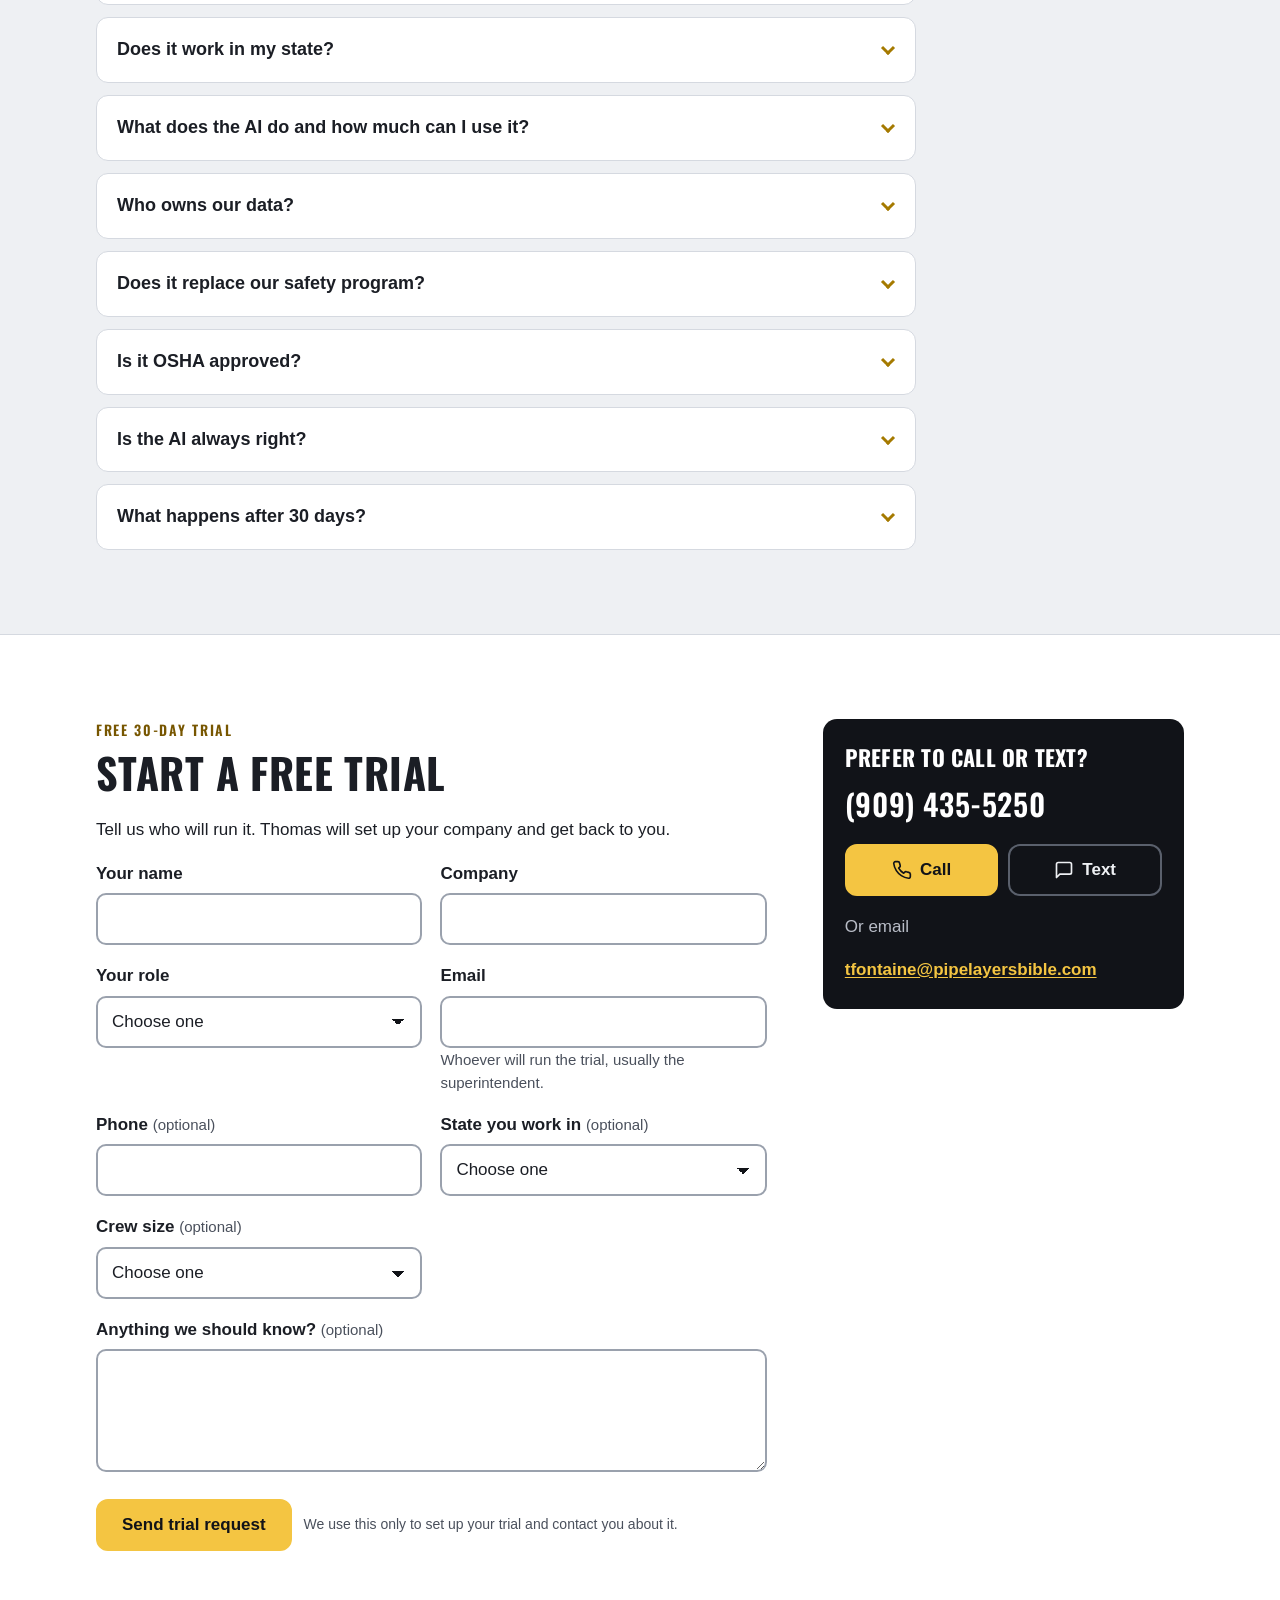
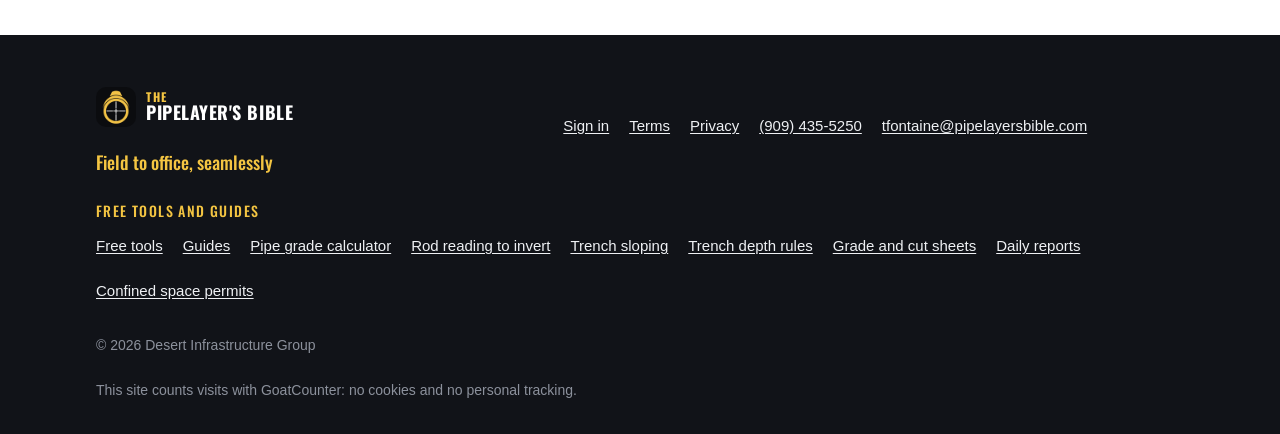
==== commit 73085b01: "Website: $99 pricing and offers, new hero headline and phone screenshot, Sign in link, state field, " ====
--- a/index.html
+++ b/index.html
@@ -76,6 +76,9 @@
 .top-call:hover{color:#fff;border-color:var(--yellow)}
 .top-call svg{width:18px;height:18px;color:var(--yellow)}
 .top-call .num{display:none}
+.top-signin{margin-left:auto;color:var(--on-dark);font-weight:700;font-size:15px;text-decoration:none;display:inline-flex;align-items:center;min-height:44px;padding:0 6px}
+.top-signin:hover{color:var(--yellow)}
+@media (max-width:419px){.topbar .wrap{gap:0 10px}.top-signin{padding:0 2px}.top-call{padding:0 12px}.top-call .word{display:none}}
 @media (min-width:640px){.top-call .num{display:inline}.top-call .word{display:none}}
 
 
@@ -90,7 +93,7 @@
 .site-nav a:hover{color:var(--yellow)}
 .site-nav a[aria-current="page"]{color:var(--yellow);text-decoration:underline;text-decoration-thickness:2px;text-underline-offset:6px}
 .site-nav .nav-cta{color:var(--yellow)}
-@media (min-width:900px){.site-nav{order:2;width:auto;border-top:0;margin-left:auto}.site-nav ul{gap:0 24px}.top-call{order:4}}
+@media (min-width:900px){.site-nav{order:2;width:auto;border-top:0;margin-left:auto}.site-nav ul{gap:0 24px}.top-signin{order:3;margin-left:0}.top-call{order:4}}
 .foot-h{font-family:var(--head);text-transform:uppercase;letter-spacing:.1em;font-size:14px;color:var(--yellow);margin:0 0 4px}
 
 /* hero */
@@ -98,7 +101,7 @@
 .hero::before{content:"";position:absolute;inset:0;background:radial-gradient(800px 380px at 85% 10%,rgba(244,197,66,.12),transparent 70%);pointer-events:none}
 .hero .wrap{position:relative;display:grid;gap:32px;align-items:center}
 .hero-logo{width:88px;height:88px;border-radius:22px;box-shadow:0 0 0 1px #2A2E37,0 10px 30px rgba(0,0,0,.45);margin-bottom:22px}
-.hero h1{font-size:clamp(40px,11vw,72px);text-transform:uppercase;color:#fff;margin-bottom:.2em}
+.hero h1{font-size:clamp(30px,7.6vw,52px);text-transform:uppercase;color:#fff;margin-bottom:.4em;max-width:16em}
 .hero h1 span{color:var(--yellow)}
 .tagline{font-family:var(--head);font-weight:500;font-size:clamp(22px,5.4vw,32px);color:var(--yellow);margin:0 0 .7em;display:flex;align-items:center;gap:12px}
 .tagline::before{content:"";width:36px;height:4px;background:var(--yellow);flex:none}
@@ -106,7 +109,7 @@
 .hero-ctas{display:flex;flex-direction:column;gap:12px;max-width:420px}
 @media (min-width:520px){.hero-ctas{flex-direction:row;max-width:none}}
 .hero-note{color:var(--on-dark-2);font-size:15px;margin:16px 0 0}
-.hero-phone{display:none}
+.hero-phone{justify-self:center;width:min(230px,62vw)}
 .stripe{height:14px;margin-top:48px;background:repeating-linear-gradient(-45deg,var(--yellow) 0 14px,var(--ink) 14px 28px)}
 @media (min-width:900px){
   .hero{padding-top:64px}
@@ -284,13 +287,37 @@
     "https://pipelayersbible.com/img/shot-grade-sheet.webp",
     "https://pipelayersbible.com/img/shot-daily-report.webp"
    ],
-   "offers": {
-    "@type": "Offer",
-    "price": "0",
-    "priceCurrency": "USD",
-    "url": "https://pipelayersbible.com/#start",
-    "description": "Free 30-day trial for your company account plus 6 people. No credit card, and no automatic payment when it is over."
-   },
+   "offers": [
+    {
+     "@type": "Offer",
+     "name": "Company plan",
+     "price": "99",
+     "priceCurrency": "USD",
+     "priceSpecification": {
+      "@type": "UnitPriceSpecification",
+      "price": "99",
+      "priceCurrency": "USD",
+      "unitText": "MONTH",
+      "referenceQuantity": {"@type": "QuantitativeValue", "value": 1, "unitCode": "MON"}
+     },
+     "url": "https://pipelayersbible.com/#start",
+     "description": "For your company and 5 people, $12 a month for each extra person, plus applicable tax. Free 30-day trial for your company account plus 6 people, no credit card, and no automatic payment when it is over."
+    },
+    {
+     "@type": "Offer",
+     "name": "Individual pipelayer plan",
+     "price": "15",
+     "priceCurrency": "USD",
+     "priceSpecification": {
+      "@type": "UnitPriceSpecification",
+      "price": "15",
+      "priceCurrency": "USD",
+      "unitText": "MONTH",
+      "referenceQuantity": {"@type": "QuantitativeValue", "value": 1, "unitCode": "MON"}
+     },
+     "description": "One person, no company: $15 a month or $144 a year, plus applicable tax."
+    }
+   ],
    "publisher": {
     "@id": "https://pipelayersbible.com/#org"
    }
@@ -312,7 +339,7 @@
      "name": "What does it cost?",
      "acceptedAnswer": {
       "@type": "Answer",
-      "text": "The trial is free for 30 days: your company account plus 6 people, with no credit card. The app is in beta, and pricing is being set before the beta ends. You'll know the price before anyone asks you to pay, and nothing is charged automatically. The calculators and guides on this site are free, with no account."
+      "text": "The company plan is $99 a month for your company and 5 people, and $12 a month for each extra person, plus applicable tax. Try it free for 30 days first: your company account plus 6 people, with no credit card, and nothing is charged automatically. A pipelayer on his own can get the individual plan: $15 a month or $144 a year. The calculators and guides on this site are free, with no account."
      }
     },
     {
@@ -320,7 +347,7 @@
      "name": "How do I get it on my phone?",
      "acceptedAnswer": {
       "@type": "Answer",
-      "text": "It works on iPhone and Android and it isn't in the app store. Ask for a trial and Thomas sets up your company and emails an invite to whoever will run it. They open the link, choose a password, and add the crew from the app. The app then shows how to put it on the home screen so it opens like any other app. On an iPhone: open it in Safari, tap Share, then Add to Home Screen. On Android: tap Install App in Chrome. Do this the first time where there's signal."
+      "text": "It works on iPhone and Android and it isn't in the app store. Ask for a trial and Thomas sets up your company and emails an invite to whoever will run it. They open the link, choose a password, and add the crew from the app. The app then shows how to put it on the home screen so it opens like any other app. On an iPhone: open it in Safari, tap ••• and then Share (or Share, if you see it), then Add to Home Screen. On Android: tap Install App in Chrome. Do this the first time where there's signal."
      }
     },
     {
@@ -349,6 +376,30 @@
     },
     {
      "@type": "Question",
+     "name": "Bigger than 6 people?",
+     "acceptedAnswer": {
+      "@type": "Answer",
+      "text": "The free trial covers your company account plus 6 people. If more of your crew should try it, call or text Thomas at (909) 435-5250 about more seats. On a plan, every person past the first 5 is $12 a month."
+     }
+    },
+    {
+     "@type": "Question",
+     "name": "Does it work in my state?",
+     "acceptedAnswer": {
+      "@type": "Answer",
+      "text": "Yes. It works in every state. The 811 ticket dates, trench rules and serious-injury reporting are set by state, for all 50 states and DC. Where we haven't confirmed a state's own rule, the app says so."
+     }
+    },
+    {
+     "@type": "Question",
+     "name": "What does the AI do and how much can I use it?",
+     "acceptedAnswer": {
+      "@type": "Answer",
+      "text": "The AI reads survey stake photos, cut sheets and 811 tickets into the app, and answers civil work questions in Ask. You check what it reads before you use it. Each person on a company plan gets up to 25 AI requests a day (8 of them Ask questions) and 150 a month. The company account gets 5 a day. The individual plan gets 15 a day and 50 a month. During the free trial each person gets up to 30 a day. The app tells you when a limit is reached and when it resets."
+     }
+    },
+    {
+     "@type": "Question",
      "name": "Who owns our data?",
      "acceptedAnswer": {
       "@type": "Answer",
@@ -384,7 +435,7 @@
      "name": "What happens after 30 days?",
      "acceptedAnswer": {
       "@type": "Answer",
-      "text": "Nothing is charged automatically, and there's no card on file to charge. Thomas talks with you about keeping it. Records already sent stay in your company's account and stay readable. If you don't continue, new runs wait on each phone until the company starts a plan."
+      "text": "Nothing is charged automatically, and there's no card on file to charge. To keep it, the company plan is $99 a month for your company and 5 people, $12 a month for each extra person. Records already sent stay in your company's account and stay readable. If you don't continue, new runs wait on each phone until the company starts a plan."
      }
     }
    ]
@@ -403,6 +454,7 @@
       <span><small>The</small>Pipelayer's Bible</span>
     </a>
     <nav class="site-nav" aria-label="Main"><ul><li><a href="/" aria-current="page">Home</a></li><li><a href="/tools/">Free tools</a></li><li><a href="/guides/">Guides</a></li><li><a href="/#start" class="nav-cta">Start a free trial</a></li></ul></nav>
+    <a class="top-signin" href="https://app.pipelayersbible.com">Sign in</a>
     <a class="top-call" href="tel:+19094355250" aria-label="Call Thomas at (909) 435-5250">
       <svg viewBox="0 0 24 24" fill="none" stroke="currentColor" stroke-width="2" stroke-linecap="round" stroke-linejoin="round" aria-hidden="true"><path d="M22 16.9v3a2 2 0 0 1-2.2 2 19.8 19.8 0 0 1-8.6-3.1 19.5 19.5 0 0 1-6-6A19.8 19.8 0 0 1 2.1 4.2 2 2 0 0 1 4.1 2h3a2 2 0 0 1 2 1.7c.1.9.4 1.8.7 2.7a2 2 0 0 1-.5 2.1L8 9.8a16 16 0 0 0 6 6l1.3-1.3a2 2 0 0 1 2.1-.4c.9.3 1.8.6 2.7.7a2 2 0 0 1 1.7 2z"/></svg>
       <span class="word">Call</span><span class="num">(909) 435-5250</span>
@@ -414,19 +466,15 @@
   <section class="hero dark" aria-labelledby="hero-title">
     <div class="wrap">
       <div>
-        <img class="hero-logo" src="/img/logo-192.png" width="88" height="88" alt="The Pipelayer's Bible logo: a gold scope crosshair on black">
-        <h1 id="hero-title">The Pipelayer's <span>Bible</span></h1>
-        <p class="tagline">Field to office, seamlessly</p>
-        <p class="hero-sub">A phone app built for underground pipe crews: grade sheets, delay logs, confined space permits and daily reports. It works with no signal and puts the day's work in front of the foreman and the office without anyone retyping it.</p>
+        <h1 id="hero-title">Grade sheets, confined space permits and daily reports on your crew's phones. <span>Works with no signal.</span></h1>
+        <p class="hero-sub">A phone app built for underground pipe crews. The day's work, with its delay log, reaches the foreman and the office without anyone retyping it.</p>
         <div class="hero-ctas">
           <a class="btn btn-primary" href="#start">Start a free trial</a>
-          <a class="btn btn-ghost" href="https://app.pipelayersbible.com">Open the app
-            <svg viewBox="0 0 24 24" fill="none" stroke="currentColor" stroke-width="2.2" stroke-linecap="round" stroke-linejoin="round" aria-hidden="true"><path d="M7 17 17 7M9 7h8v8"/></svg></a>
         </div>
         <p class="hero-note">30 days free for your company and 6 people. No credit card. Built by an underground foreman.</p>
       </div>
       <div class="hero-phone phone">
-        <img src="/img/shot-office-busy.webp" width="560" height="1212" loading="lazy" decoding="async" alt="Company Home in the app for an example company: 4 active runs and 1 active permit under Live now, 5 daily reports signed today, 3 delays and extra work, and 5 jobs underway starting with Main St Sewer Replacement">
+        <img src="/img/shot-office-busy.webp" width="560" height="1212" decoding="async" alt="Company Home in the app for an example company: 4 active runs and 1 active permit under Live now, 5 daily reports signed today, 3 delays and extra work, and 5 jobs underway starting with Main St Sewer Replacement">
       </div>
     </div>
     <div class="stripe" aria-hidden="true"></div>
@@ -437,7 +485,7 @@
       <h2 id="quick-title" class="sr">Quick answers</h2>
       <dl>
         <div><dt>Who it's for</dt><dd>Sewer, storm drain and water crews: pipelayers, foremen, superintendents and the office.</dd></div>
-        <div><dt>What it costs</dt><dd>Free for 30 days, no card. Pricing is being set before the beta ends. <a href="#q-cost">More</a></dd></div>
+        <div><dt>What it costs</dt><dd>$99 a month for your company and 5 people, $12 for each extra person. 30-day free trial, no card. <a href="#q-cost">More</a></dd></div>
         <div><dt>Getting it</dt><dd>iPhone and Android, no app store. It installs from an invite link. <a href="#q-phone">How</a></dd></div>
         <div><dt>No signal</dt><dd>Runs, calculators and permits work offline and send later. <a href="#q-signal">Details</a></dd></div>
         <div><dt>Who built it</dt><dd>A pipelayer and underground foreman. Call or text <a href="tel:+19094355250">(909) 435-5250</a>.</dd></div>
@@ -457,6 +505,9 @@
           </div>
           <ul>
             <li>Works out pipe grades from survey stake photos (read by AI, then checked by you) or from numbers you enter</li>
+            <li>Imports cut sheets: a PDF, a photo, or rows pasted in</li>
+            <li>Lenker, engineer's and architect's rods</li>
+            <li>HI cross-check: flags it when two shots don't agree on the instrument height</li>
             <li>Check shots, footage, slope and pipe info at a glance</li>
             <li>Time-stamped delay log: utility conflict, inspector, weather, equipment down, material, survey/stakes, traffic control</li>
             <li>Confined space permits and entry log, with an emergency button that opens the phone's dialer</li>
@@ -475,6 +526,7 @@
             <li>Daily reports filled in automatically from the day's work</li>
             <li>Field tickets with photo upload</li>
             <li>Warnings when an 811 ticket is nearly expired, in states where the ticket life is set by law</li>
+            <li>811 and safety rules for all 50 states and DC: ticket dates, trench rules and injury reporting</li>
             <li>Extra work documentation</li>
             <li>Built-in AI assistant for civil work questions on the job</li>
           </ul>
@@ -485,9 +537,9 @@
             <h3 id="r-of">Office</h3>
           </div>
           <ul>
-            <li>Material takeoffs from your plan sets <span class="addon">add-on</span></li>
+            <li>Material takeoffs from your plan sets <span class="addon">coming soon</span></li>
             <li>A PDF of every run, with the phone's time at every point</li>
-            <li>A sealed original of each run PDF, so a later change to that file would show</li>
+            <li>Sealed run records: a sealed original of each run PDF, so a later change to that file would show</li>
             <li>Signed daily reports with production from every job and every crew</li>
             <li>Search your records and export runs, daily reports and permits</li>
             <li>Built-in AI for civil work questions and for questions about your company's own numbers</li>
@@ -529,7 +581,7 @@
       <p class="eyebrow">Try it on a real job</p>
       <h2 id="trial-title">Free 30-day trial</h2>
       <p class="trial-lead"><strong>Your company account plus 6 people.</strong> No credit card, and no automatic payment when it's over. At the end, whoever ran it gets a one-page summary of what the crew logged (footage, delays, inspections, paperwork sent) to show the owner.</p>
-      <p class="trial-lead" style="font-size:17px">The app is in beta. Pricing is being set before the beta ends, and you'll know the price before anyone asks you to pay.</p>
+      <p class="trial-lead" style="font-size:17px">After the trial: <strong>$99 a month for your company and 5 people</strong>, $12 a month for each extra person, plus applicable tax. A pipelayer on his own: individual plan, $15 a month.</p>
       <ol class="steps">
         <li>Send the email of whoever will run it, usually the superintendent.</li>
         <li>Thomas sets up your company, usually the same day, and sends them the invite. They add their own crew right from the app.</li>
@@ -560,13 +612,14 @@
         </details>
         <details id="q-cost">
           <summary>What does it cost?</summary>
-          <div class="ans"><p>The trial is free for 30 days: your company account plus 6 people, with no credit card. The app is in beta, and pricing is being set before the beta ends. You'll know the price before anyone asks you to pay, and nothing is charged automatically.</p>
+          <div class="ans"><p>The company plan is $99 a month for your company and 5 people, and $12 a month for each extra person, plus applicable tax. Try it free for 30 days first: your company account plus 6 people, with no credit card, and nothing is charged automatically.</p>
+          <p>A pipelayer on his own can get the individual plan: $15 a month or $144 a year.</p>
           <p>The <a href="/tools/">calculators</a> and <a href="/guides/">guides</a> on this site are free, with no account.</p></div>
         </details>
         <details id="q-phone">
           <summary>How do I get it on my phone?</summary>
           <div class="ans"><p>It works on iPhone and Android and it isn't in the app store. <a href="#start">Ask for a trial</a> and Thomas sets up your company and emails an invite to whoever will run it. They open the link, choose a password, and add the crew from the app.</p>
-          <p>The app then shows how to put it on the home screen so it opens like any other app. On an iPhone: open it in Safari, tap Share, then Add to Home Screen. On Android: tap Install App in Chrome. Do this the first time where there's signal.</p></div>
+          <p>The app then shows how to put it on the home screen so it opens like any other app. On an iPhone: open it in Safari, tap <b>•••</b> and then <b>Share</b> (or <b>Share</b>, if you see it), then <b>Add to Home Screen</b>. On Android: tap Install App in Chrome. Do this the first time where there's signal.</p></div>
         </details>
         <details>
           <summary>Does my crew need email addresses?</summary>
@@ -581,6 +634,18 @@
           <summary>Who's behind it?</summary>
           <div class="ans"><p>A pipelayer and underground foreman built it, and he's the one who answers: call or text <a href="tel:+19094355250">(909) 435-5250</a> or email <a href="mailto:tfontaine@pipelayersbible.com">tfontaine@pipelayersbible.com</a>.</p></div>
         </details>
+        <details id="q-seats">
+          <summary>Bigger than 6 people?</summary>
+          <div class="ans"><p>The free trial covers your company account plus 6 people. If more of your crew should try it, call or text Thomas at <a href="tel:+19094355250">(909) 435-5250</a> about more seats. On a plan, every person past the first 5 is $12 a month.</p></div>
+        </details>
+        <details id="q-state">
+          <summary>Does it work in my state?</summary>
+          <div class="ans"><p>Yes. It works in every state. The 811 ticket dates, trench rules and serious-injury reporting are set by state, for all 50 states and DC. Where we haven't confirmed a state's own rule, the app says so.</p></div>
+        </details>
+        <details id="q-ai">
+          <summary>What does the AI do and how much can I use it?</summary>
+          <div class="ans"><p>The AI reads survey stake photos, cut sheets and 811 tickets into the app, and answers civil work questions in Ask. You check what it reads before you use it. Each person on a company plan gets up to 25 AI requests a day (8 of them Ask questions) and 150 a month. The company account gets 5 a day. The individual plan gets 15 a day and 50 a month. During the free trial each person gets up to 30 a day. The app tells you when a limit is reached and when it resets.</p></div>
+        </details>
         <details>
           <summary>Who owns our data?</summary>
           <div class="ans"><p>Your company. Our <a href="https://app.pipelayersbible.com/terms.html">Terms of Use</a> say that, between your company and us, your company owns the records your crew puts in, and your account owner controls who can see them.</p>
@@ -600,7 +665,7 @@
         </details>
         <details>
           <summary>What happens after 30 days?</summary>
-          <div class="ans"><p>Nothing is charged automatically, and there's no card on file to charge. Thomas talks with you about keeping it. Records already sent stay in your company's account and stay readable. If you don't continue, new runs wait on each phone until the company starts a plan.</p></div>
+          <div class="ans"><p>Nothing is charged automatically, and there's no card on file to charge. To keep it, the company plan is $99 a month for your company and 5 people, $12 a month for each extra person. Records already sent stay in your company's account and stay readable. If you don't continue, new runs wait on each phone until the company starts a plan.</p></div>
         </details>
       </div>
     </div>
@@ -653,6 +718,67 @@
               <div class="err" id="e-phone"></div>
             </div>
             <div class="field">
+              <label for="f-state">State you work in <span class="opt">(optional)</span></label>
+              <select id="f-state" name="state" autocomplete="address-level1" aria-describedby="e-state">
+                <option value="">Choose one</option>
+                <option>Alabama</option>
+                <option>Alaska</option>
+                <option>Arizona</option>
+                <option>Arkansas</option>
+                <option>California</option>
+                <option>Colorado</option>
+                <option>Connecticut</option>
+                <option>Delaware</option>
+                <option>District of Columbia</option>
+                <option>Florida</option>
+                <option>Georgia</option>
+                <option>Hawaii</option>
+                <option>Idaho</option>
+                <option>Illinois</option>
+                <option>Indiana</option>
+                <option>Iowa</option>
+                <option>Kansas</option>
+                <option>Kentucky</option>
+                <option>Louisiana</option>
+                <option>Maine</option>
+                <option>Maryland</option>
+                <option>Massachusetts</option>
+                <option>Michigan</option>
+                <option>Minnesota</option>
+                <option>Mississippi</option>
+                <option>Missouri</option>
+                <option>Montana</option>
+                <option>Nebraska</option>
+                <option>Nevada</option>
+                <option>New Hampshire</option>
+                <option>New Jersey</option>
+                <option>New Mexico</option>
+                <option>New York</option>
+                <option>North Carolina</option>
+                <option>North Dakota</option>
+                <option>Ohio</option>
+                <option>Oklahoma</option>
+                <option>Oregon</option>
+                <option>Pennsylvania</option>
+                <option>Rhode Island</option>
+                <option>South Carolina</option>
+                <option>South Dakota</option>
+                <option>Tennessee</option>
+                <option>Texas</option>
+                <option>Utah</option>
+                <option>Vermont</option>
+                <option>Virginia</option>
+                <option>Washington</option>
+                <option>West Virginia</option>
+                <option>Wisconsin</option>
+                <option>Wyoming</option>
+                <option>More than one state</option>
+              </select>
+              <div class="err" id="e-state"></div>
+            </div>
+          </div>
+          <div class="row2">
+            <div class="field">
               <label for="f-crew">Crew size <span class="opt">(optional)</span></label>
               <select id="f-crew" name="crew_size">
                 <option value="">Choose one</option>
@@ -706,7 +832,7 @@
       <p>Field to office, seamlessly</p>
     </div>
     <ul class="foot-links">
-      <li><a href="https://app.pipelayersbible.com">Open the app</a></li>
+      <li><a href="https://app.pipelayersbible.com">Sign in</a></li>
       <li><a href="https://app.pipelayersbible.com/terms.html">Terms</a></li>
       <li><a href="https://app.pipelayersbible.com/privacy.html">Privacy</a></li>
       <li><a href="tel:+19094355250">(909) 435-5250</a></li>
@@ -726,7 +852,7 @@
         <li><a href="/confined-space-permit-app/">Confined space permits</a></li>
       </ul>
     </div>
-    <p class="copy">&copy; 2026 The Pipelayer's Bible</p>
+    <p class="copy">&copy; 2026 Desert Infrastructure Group</p>
     <p class="copy">This site counts visits with GoatCounter: no cookies and no personal tracking.</p>
   </div>
 </footer>
@@ -748,6 +874,7 @@
   var thanks = document.getElementById('f-thanks');
   var EMAIL = /^[^@\s]+@[^@\s]+\.[^@\s]{2,}$/;
   var PHONE = /^[0-9+().\-\s xextEXT]{7,40}$/;
+  var CHECK = 'Check the marked field and send again.';
   var FAIL = 'Sorry, that didn’t go through. Call or text Thomas at <a href="tel:+19094355250">(909) 435-5250</a> or email <a href="mailto:tfontaine@pipelayersbible.com">tfontaine@pipelayersbible.com</a>.';
   var checks = [
     ['name', function (v) { return v ? '' : 'Enter your name.'; }],
@@ -759,7 +886,7 @@
   ];
   function val(n) { var el = form.elements[n]; return el ? String(el.value || '').trim() : ''; }
   function setErr(n, msg) {
-    var el = form.elements[n], e = document.getElementById('e-' + (n === 'message' ? 'msg' : n));
+    var el = form.elements[n], e = document.getElementById('e-' + (n === 'message' ? 'msg' : n === 'crew_size' ? 'crew' : n));
     if (e) e.textContent = msg;
     if (el) { if (msg) el.setAttribute('aria-invalid', 'true'); else el.removeAttribute('aria-invalid'); }
   }
@@ -785,7 +912,7 @@
     if (bad) { bad.focus(); return; }
     var body = {
       name: val('name'), company: val('company'), role: val('role'), email: val('email'),
-      phone: val('phone'), crew_size: val('crew_size'), message: val('message'),
+      phone: val('phone'), crew_size: val('crew_size'), state: val('state'), message: val('message'),
       website: form.elements.website.value, elapsed_ms: Date.now() - opened
     };
     btn.disabled = true; btn.textContent = 'Sending…';
@@ -798,11 +925,15 @@
     }).then(function (res) {
       if (res.ok) { done(); return; }
       if (res.j && res.j.error === 'invalid' && res.j.fields && res.j.fields.length) {
-        res.j.fields.forEach(function (f) { setErr(f, 'Check this field.'); });
+        var firstBad = null;
+        res.j.fields.forEach(function (f) { setErr(f, 'Check this field.'); if (!firstBad && form.elements[f]) firstBad = form.elements[f]; });
+        var e = new Error('fields'); e.fields = true; e.first = firstBad; throw e;
       }
       throw new Error('failed');
-    }).catch(function () {
-      statusEl.className = 'status fail'; statusEl.innerHTML = FAIL;
+    }).catch(function (e) {
+      statusEl.className = 'status fail';
+      if (e && e.fields) { statusEl.textContent = CHECK; if (e.first) e.first.focus(); }
+      else statusEl.innerHTML = FAIL;
     }).then(function () {
       clearTimeout(timer); btn.disabled = false; btn.textContent = 'Send trial request';
     });
